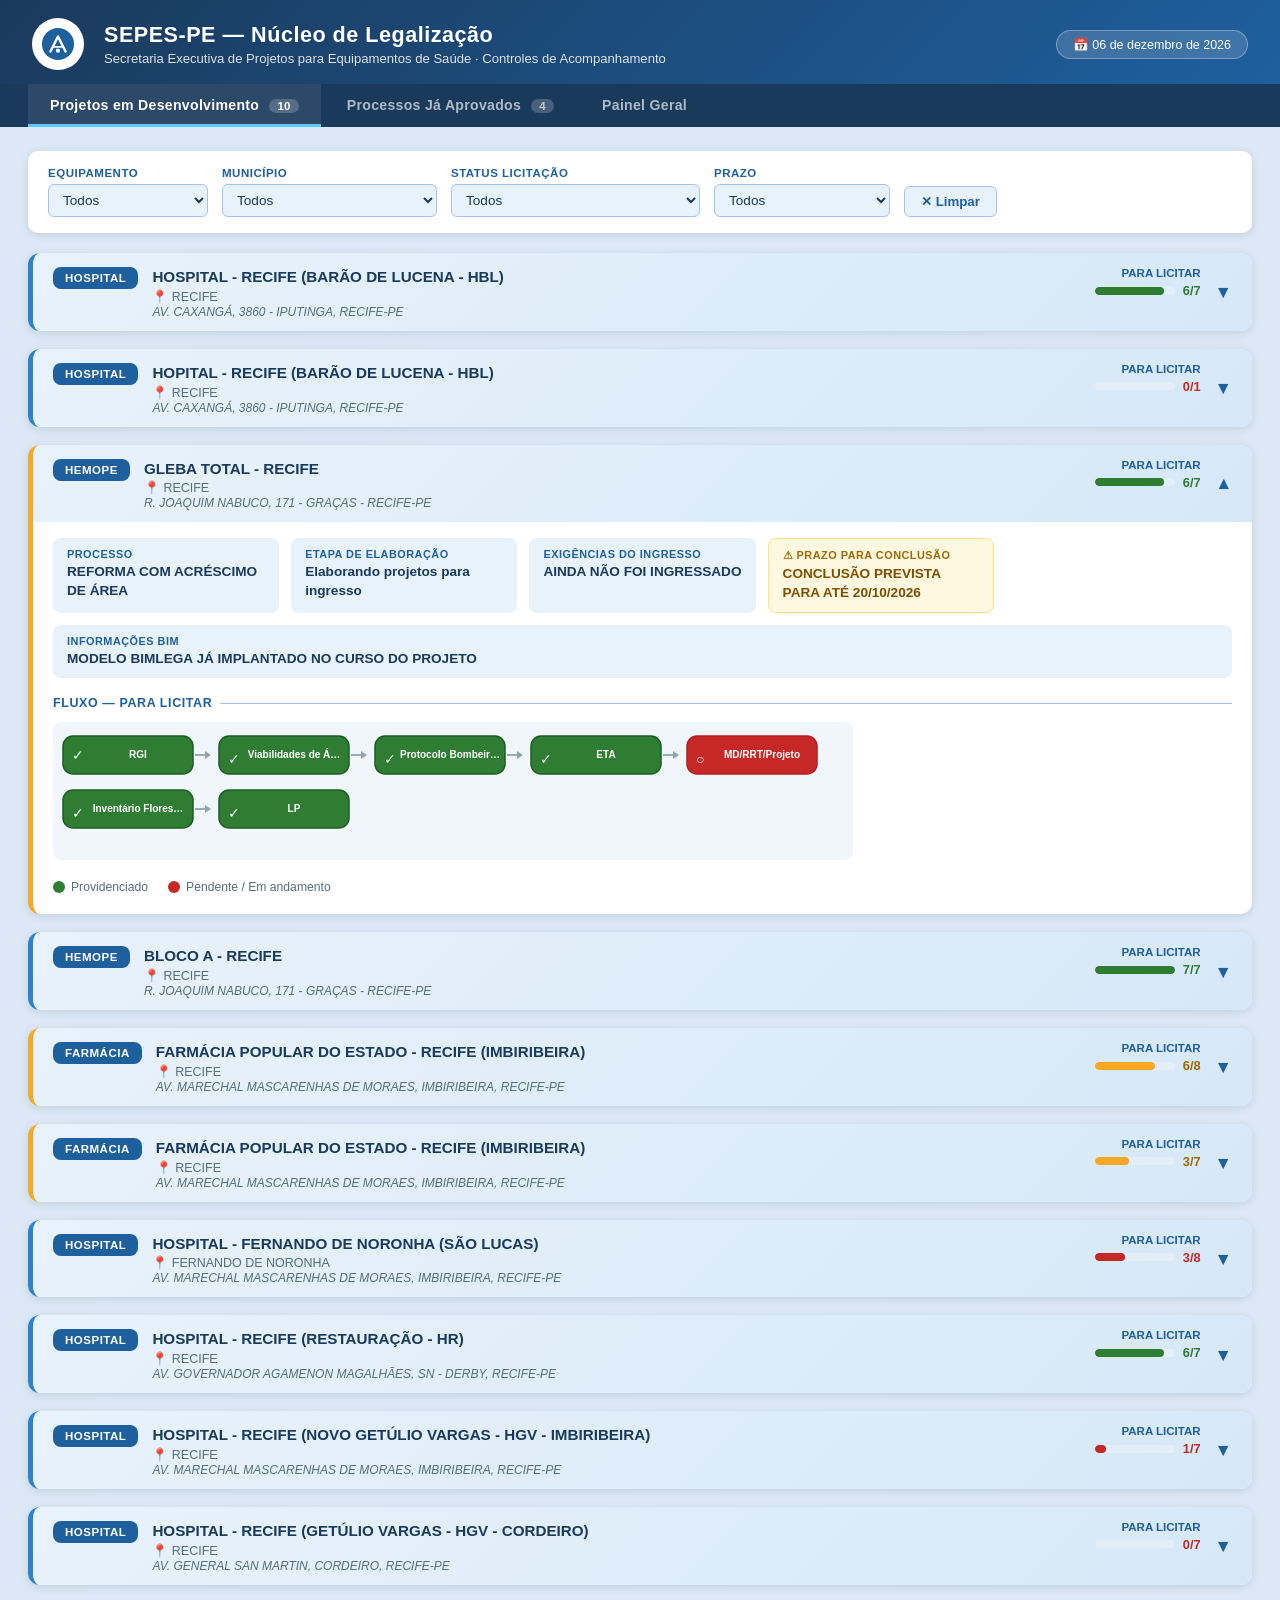
==== index.html @ 535f9089 "Update index.html atualização" ====
<!DOCTYPE html>
<html lang="pt-BR">
<head>
<meta charset="UTF-8">
<meta name="viewport" content="width=device-width, initial-scale=1.0">
<title>SEPES-PE — Controles de Legalização</title>
<style>
  :root {
    --azul-escuro: #1a3a5c;
    --azul-medio: #1e5f9e;
    --azul-claro: #2d82cc;
    --azul-bg: #e8f2fb;
    --azul-borda: #a4c2f4;
    --azul-header: #6fa8dc;
    --verde: #2e7d32;
    --verde-bg: #e8f5e9;
    --vermelho: #c62828;
    --vermelho-bg: #ffebee;
    --amarelo: #f9a825;
    --amarelo-bg: #fff8e1;
    --cinza: #546e7a;
    --branco: #ffffff;
    --sombra: 0 2px 8px rgba(26,58,92,0.13);
  }

  * { box-sizing: border-box; margin: 0; padding: 0; }

  body {
    font-family: 'Segoe UI', Arial, sans-serif;
    background: #dce8f5;
    color: #1a3a5c;
    min-height: 100vh;
  }

  /* ── TOPO ── */
  header {
    background: linear-gradient(135deg, var(--azul-escuro) 0%, var(--azul-medio) 100%);
    color: var(--branco);
    padding: 18px 32px 14px;
    display: flex;
    align-items: center;
    gap: 20px;
    box-shadow: 0 3px 12px rgba(0,0,0,0.25);
  }
  .logo-circle {
    width: 52px; height: 52px;
    background: var(--branco);
    border-radius: 50%;
    display: flex; align-items: center; justify-content: center;
    flex-shrink: 0;
  }
  .logo-circle svg { width: 34px; height: 34px; }
  header h1 { font-size: 1.35rem; font-weight: 700; letter-spacing: .5px; line-height: 1.25; }
  header p  { font-size: .82rem; opacity: .85; margin-top: 2px; }
  .badge-data {
    margin-left: auto;
    background: rgba(255,255,255,.15);
    border: 1px solid rgba(255,255,255,.3);
    border-radius: 20px;
    padding: 6px 16px;
    font-size: .78rem;
    white-space: nowrap;
  }

  /* ── ABAS ── */
  .tabs-wrap {
    background: var(--azul-escuro);
    display: flex;
    gap: 4px;
    padding: 0 28px;
    overflow-x: auto;
  }
  .tab-btn {
    background: transparent;
    border: none;
    color: rgba(255,255,255,.65);
    font-size: .88rem;
    font-weight: 600;
    padding: 13px 22px 11px;
    cursor: pointer;
    border-bottom: 3px solid transparent;
    transition: all .2s;
    white-space: nowrap;
    letter-spacing: .3px;
  }
  .tab-btn:hover { color: var(--branco); border-bottom-color: rgba(255,255,255,.4); }
  .tab-btn.active {
    color: var(--branco);
    border-bottom-color: #5bc8f5;
    background: rgba(255,255,255,.08);
  }
  .tab-count {
    display: inline-block;
    background: rgba(255,255,255,.2);
    border-radius: 12px;
    font-size: .72rem;
    padding: 1px 8px;
    margin-left: 6px;
    font-weight: 700;
  }

  /* ── CONTEÚDO ── */
  .tab-content { display: none; padding: 24px 28px 40px; }
  .tab-content.active { display: block; }

  /* ── FILTROS ── */
  .filter-bar {
    background: var(--branco);
    border-radius: 10px;
    padding: 16px 20px;
    margin-bottom: 20px;
    box-shadow: var(--sombra);
    display: flex;
    flex-wrap: wrap;
    gap: 14px;
    align-items: flex-end;
  }
  .filter-group { display: flex; flex-direction: column; gap: 5px; min-width: 160px; }
  .filter-group label { font-size: .72rem; font-weight: 700; color: var(--azul-medio); text-transform: uppercase; letter-spacing: .5px; }
  .filter-group select, .filter-group input {
    border: 1.5px solid var(--azul-borda);
    border-radius: 6px;
    padding: 7px 10px;
    font-size: .85rem;
    color: var(--azul-escuro);
    background: var(--azul-bg);
    outline: none;
    transition: border-color .2s;
  }
  .filter-group select:focus, .filter-group input:focus { border-color: var(--azul-medio); }
  .btn-limpar {
    background: var(--azul-bg);
    border: 1.5px solid var(--azul-borda);
    border-radius: 6px;
    padding: 7px 16px;
    font-size: .83rem;
    color: var(--azul-medio);
    cursor: pointer;
    font-weight: 600;
    transition: all .2s;
    align-self: flex-end;
  }
  .btn-limpar:hover { background: var(--azul-medio); color: var(--branco); }

  /* ── CARDS PROJETOS ── */
  .projetos-grid { display: flex; flex-direction: column; gap: 18px; }
  .card-projeto {
    background: var(--branco);
    border-radius: 12px;
    box-shadow: var(--sombra);
    overflow: hidden;
    border-left: 5px solid var(--azul-claro);
    transition: box-shadow .2s;
  }
  .card-projeto:hover { box-shadow: 0 4px 18px rgba(26,58,92,.18); }
  .card-projeto.prazo-urgente { border-left-color: var(--amarelo); }

  .card-header {
    background: linear-gradient(135deg, var(--azul-bg) 0%, #d6e8f8 100%);
    padding: 14px 20px 12px;
    display: flex;
    align-items: flex-start;
    gap: 14px;
    cursor: pointer;
    user-select: none;
  }
  .card-header:hover { background: #cde2f5; }
  .equip-badge {
    background: var(--azul-medio);
    color: var(--branco);
    border-radius: 8px;
    padding: 5px 12px;
    font-size: .72rem;
    font-weight: 700;
    text-transform: uppercase;
    letter-spacing: .5px;
    white-space: nowrap;
    flex-shrink: 0;
  }
  .card-titulo { flex: 1; }
  .card-titulo h3 { font-size: .95rem; font-weight: 700; color: var(--azul-escuro); line-height: 1.3; }
  .card-titulo .municipio { font-size: .78rem; color: var(--cinza); margin-top: 2px; }
  .card-titulo .endereco { font-size: .75rem; color: var(--cinza); margin-top: 1px; font-style: italic; }
  .card-arrow {
    margin-left: auto;
    color: var(--azul-medio);
    font-size: 1.1rem;
    transition: transform .3s;
    flex-shrink: 0;
    align-self: center;
  }
  .card-arrow.open { transform: rotate(180deg); }

  .card-body {
    padding: 0 20px;
    max-height: 0;
    overflow: hidden;
    transition: max-height .35s ease, padding .3s;
  }
  .card-body.open { max-height: 900px; padding: 16px 20px 20px; }

  /* ── GRID INFO ── */
  .info-grid {
    display: grid;
    grid-template-columns: repeat(auto-fit, minmax(220px, 1fr));
    gap: 12px;
    margin-bottom: 18px;
  }
  .info-item { background: var(--azul-bg); border-radius: 8px; padding: 10px 14px; }
  .info-item .label { font-size: .68rem; text-transform: uppercase; letter-spacing: .5px; color: var(--azul-medio); font-weight: 700; margin-bottom: 3px; }
  .info-item .value { font-size: .85rem; color: var(--azul-escuro); font-weight: 600; line-height: 1.35; }
  .info-item.urgente { background: var(--amarelo-bg); border: 1px solid #ffe082; }
  .info-item.urgente .label { color: #a06800; }
  .info-item.urgente .value { color: #7c4f00; }

  /* ── FLUXO PARA LICITAR ── */
  .fluxo-section { margin-top: 4px; }
  .fluxo-section h4 {
    font-size: .78rem;
    text-transform: uppercase;
    letter-spacing: .6px;
    color: var(--azul-medio);
    font-weight: 700;
    margin-bottom: 12px;
    display: flex;
    align-items: center;
    gap: 8px;
  }
  .fluxo-section h4::after {
    content: '';
    flex: 1;
    height: 1.5px;
    background: var(--azul-borda);
  }

  .canvas-fluxo-wrap {
    overflow-x: auto;
    padding-bottom: 6px;
  }
  canvas.fluxo-canvas {
    display: block;
    border-radius: 8px;
    max-width: 100%;
  }

  /* ── LEGENDA ── */
  .legenda {
    display: flex;
    gap: 20px;
    margin-top: 10px;
    flex-wrap: wrap;
  }
  .legenda-item { display: flex; align-items: center; gap: 6px; font-size: .76rem; color: var(--cinza); }
  .dot { width: 12px; height: 12px; border-radius: 50%; flex-shrink: 0; }
  .dot.verde   { background: #2e7d32; }
  .dot.vermelho{ background: #c62828; }
  .dot.parcial { background: linear-gradient(135deg,#2e7d32 50%,#c62828 50%); }

  /* ── PROCESSOS APROVADOS ── */
  .aprovados-table-wrap {
    background: var(--branco);
    border-radius: 12px;
    box-shadow: var(--sombra);
    overflow: hidden;
  }
  table { width: 100%; border-collapse: collapse; font-size: .83rem; }
  thead tr { background: linear-gradient(135deg, var(--azul-medio), var(--azul-header)); color: var(--branco); }
  thead th { padding: 13px 14px; text-align: left; font-weight: 700; font-size: .75rem; text-transform: uppercase; letter-spacing: .4px; white-space: nowrap; }
  tbody tr { border-bottom: 1px solid #e3eef8; transition: background .15s; }
  tbody tr:hover { background: var(--azul-bg); }
  tbody tr.aprovado-row td { background: #f0faf0; }
  tbody td { padding: 11px 14px; color: var(--azul-escuro); vertical-align: top; line-height: 1.4; }
  .badge-status {
    display: inline-block;
    padding: 3px 10px;
    border-radius: 20px;
    font-size: .72rem;
    font-weight: 700;
    text-transform: uppercase;
    letter-spacing: .3px;
  }
  .badge-status.obra       { background: #e3f2fd; color: #0d47a1; }
  .badge-status.deferido   { background: var(--verde-bg); color: var(--verde); }
  .badge-status.dev        { background: var(--amarelo-bg); color: #7c4f00; }
  .badge-processo          { background: #e8eaf6; color: #283593; border-radius: 4px; padding: 2px 8px; font-size: .74rem; font-weight: 600; }
  .validade-chip           { font-size: .78rem; font-weight: 600; }
  .validade-chip.ok        { color: var(--verde); }
  .validade-chip.sem-info  { color: var(--cinza); font-style: italic; }

  /* ── RESUMO CANVAS ── */
  .resumo-wrap { margin-bottom: 22px; }
  canvas.resumo-canvas { display: block; border-radius: 10px; box-shadow: var(--sombra); }

  /* ── SEM RESULTADO ── */
  .sem-resultado { text-align: center; padding: 48px 20px; color: var(--cinza); font-size: .9rem; }
  .sem-resultado span { font-size: 2.5rem; display: block; margin-bottom: 10px; }

  /* ── RESPONSIVE ── */
  @media (max-width: 600px) {
    header { flex-wrap: wrap; padding: 14px 16px; }
    .tabs-wrap { padding: 0 10px; }
    .tab-content { padding: 16px 12px 30px; }
    .filter-bar { gap: 10px; }
  }
</style>
</head>
<body>

<!-- TOPO -->
<header>
  <div class="logo-circle">
    <svg viewBox="0 0 36 36" fill="none">
      <circle cx="18" cy="18" r="17" fill="#1e5f9e"/>
      <path d="M10 26 L18 10 L26 26" stroke="white" stroke-width="2.5" stroke-linecap="round" stroke-linejoin="round" fill="none"/>
      <path d="M13.5 21 L22.5 21" stroke="white" stroke-width="2" stroke-linecap="round"/>
      <rect x="16" y="23" width="4" height="4" rx="1" fill="white"/>
    </svg>
  </div>
  <div>
    <h1>SEPES-PE — Núcleo de Legalização</h1>
    <p>Secretaria Executiva de Projetos para Equipamentos de Saúde · Controles de Acompanhamento</p>
  </div>
  <div class="badge-data" id="badgeData"></div>
</header>

<!-- ABAS -->
<div class="tabs-wrap">
  <button class="tab-btn active" onclick="showTab('desenvolvimento')">
    Projetos em Desenvolvimento <span class="tab-count" id="cnt-dev">10</span>
  </button>
  <button class="tab-btn" onclick="showTab('aprovados')">
    Processos Já Aprovados <span class="tab-count" id="cnt-apr">4</span>
  </button>
  <button class="tab-btn" onclick="showTab('resumo')">
    Painel Geral
  </button>
</div>

<!-- ════ ABA 1 – DESENVOLVIMENTO ════ -->
<div class="tab-content active" id="tab-desenvolvimento">

  <div class="filter-bar">
    <div class="filter-group">
      <label>Equipamento</label>
      <select id="f-equip" onchange="filtrar()">
        <option value="">Todos</option>
        <option>HOSPITAL</option>
        <option>HEMOPE</option>
        <option>FARMÁCIA</option>
      </select>
    </div>
    <div class="filter-group">
      <label>Município</label>
      <select id="f-mun" onchange="filtrar()">
        <option value="">Todos</option>
        <option>RECIFE</option>
        <option>FERNANDO DE NORONHA</option>
      </select>
    </div>
    <div class="filter-group">
      <label>Status Licitação</label>
      <select id="f-status" onchange="filtrar()">
        <option value="">Todos</option>
        <option value="completo">Completo (todos providenciados)</option>
        <option value="parcial">Parcial (em andamento)</option>
        <option value="inicial">Iniciando (poucos providenciados)</option>
      </select>
    </div>
    <div class="filter-group">
      <label>Prazo</label>
      <select id="f-prazo" onchange="filtrar()">
        <option value="">Todos</option>
        <option value="urgente">Com prazo urgente ⚠</option>
        <option value="sem">Sem previsão</option>
      </select>
    </div>
    <button class="btn-limpar" onclick="limparFiltros()">✕ Limpar</button>
  </div>

  <div class="projetos-grid" id="projetosGrid"></div>
  <div class="sem-resultado" id="semResultadoDev" style="display:none">
    <span>🔍</span>Nenhum projeto encontrado com os filtros selecionados.
  </div>
</div>

<!-- ════ ABA 2 – APROVADOS ════ -->
<div class="tab-content" id="tab-aprovados">
  <div class="filter-bar">
    <div class="filter-group">
      <label>Equipamento</label>
      <select id="fa-equip" onchange="filtrarAprovados()">
        <option value="">Todos</option>
        <option>HOSPITAL</option>
        <option>HEMOPE</option>
      </select>
    </div>
    <div class="filter-group">
      <label>Município</label>
      <select id="fa-mun" onchange="filtrarAprovados()">
        <option value="">Todos</option>
        <option>RECIFE</option>
        <option>CARUARU</option>
      </select>
    </div>
    <div class="filter-group">
      <label>Status</label>
      <select id="fa-sts" onchange="filtrarAprovados()">
        <option value="">Todos</option>
        <option>EM OBRA</option>
        <option>PROJETOS EM DESENVOLVIMENTO</option>
      </select>
    </div>
    <button class="btn-limpar" onclick="limparFiltrosApr()">✕ Limpar</button>
  </div>

  <div class="aprovados-table-wrap">
    <table>
      <thead>
        <tr>
          <th>Equipamento</th>
          <th>Identificador / Município</th>
          <th>Endereço</th>
          <th>Processo</th>
          <th>Protocolo</th>
          <th>Responsável</th>
          <th>Validade</th>
          <th>BIM</th>
          <th>Status</th>
        </tr>
      </thead>
      <tbody id="aprovadosTbody"></tbody>
    </table>
    <div class="sem-resultado" id="semResultadoApr" style="display:none">
      <span>🔍</span>Nenhum processo encontrado.
    </div>
  </div>
</div>

<!-- ════ ABA 3 – PAINEL GERAL ════ -->
<div class="tab-content" id="tab-resumo">
  <div class="resumo-wrap">
    <canvas class="resumo-canvas" id="canvasResumo" height="280"></canvas>
  </div>
  <div class="resumo-wrap">
    <canvas class="resumo-canvas" id="canvasFluxoGeral" height="220"></canvas>
  </div>
  <div class="resumo-wrap">
    <canvas class="resumo-canvas" id="canvasMunicipios" height="200"></canvas>
  </div>
</div>

<!-- ════ DADOS ════ -->
<script>
const PROJETOS = [
  {
    equip: "HOSPITAL", mun: "RECIFE",
    id: "HOSPITAL - RECIFE (BARÃO DE LUCENA - HBL)",
    end: "AV. CAXANGÁ, 3860 - IPUTINGA, RECIFE-PE",
    proc: "PROJETO DE LEGALIZAÇÃO/REFORMA",
    etapa: "EM STAND BY",
    exig: "SEM EXIGÊNCIA",
    prazo: "PROJETO INDEFERIDO, AGUARDANDO LIBERAÇÃO DA LP",
    prazoUrgente: false,
    bim: "PROJETO ELABORADO EM CAD",
    fluxo: [
      {item:"RGI", status:"providenciado"},
      {item:"Viabilidades de Água e Esgoto", status:"providenciado"},
      {item:"Protocolo Bombeiros", status:"providenciado"},
      {item:"ETA", status:"providenciado"},
      {item:"MD/RRT", status:"providenciado"},
      {item:"Projeto", status:"pendente"},
      {item:"Inventário Florestal", status:"providenciado"}
    ]
  },
  {
    equip: "HOSPITAL", mun: "RECIFE",
    id: "HOPITAL - RECIFE (BARÃO DE LUCENA - HBL)",
    end: "AV. CAXANGÁ, 3860 - IPUTINGA, RECIFE-PE",
    proc: "LICENÇA PRÉVIA AMBIENTAL",
    etapa: "Aguardando análise das documentações pela Prefeitura do Recife",
    exig: "EM ANÁLISE PELA PREFEITURA DO RECIFE",
    prazo: "SEM PREVISÃO (INGRESSO EM 04.09.26)",
    prazoUrgente: false,
    bim: "NÃO SE APLICA",
    fluxo: [
      {item:"LP", status:"pendente"}
    ]
  },
  {
    equip: "HEMOPE", mun: "RECIFE",
    id: "GLEBA TOTAL - RECIFE",
    end: "R. JOAQUIM NABUCO, 171 - GRAÇAS - RECIFE-PE",
    proc: "REFORMA COM ACRÉSCIMO DE ÁREA",
    etapa: "Elaborando projetos para ingresso",
    exig: "AINDA NÃO FOI INGRESSADO",
    prazo: "CONCLUSÃO PREVISTA PARA ATÉ 20/10/2026",
    prazoUrgente: true,
    bim: "MODELO BIMLEGA JÁ IMPLANTADO NO CURSO DO PROJETO",
    fluxo: [
      {item:"RGI", status:"providenciado"},
      {item:"Viabilidades de Água e Esgoto", status:"providenciado"},
      {item:"Protocolo Bombeiros", status:"providenciado"},
      {item:"ETA", status:"providenciado"},
      {item:"MD/RRT/Projeto", status:"pendente"},
      {item:"Inventário Florestal", status:"providenciado"},
      {item:"LP", status:"providenciado"}
    ]
  },
  {
    equip: "HEMOPE", mun: "RECIFE",
    id: "BLOCO A - RECIFE",
    end: "R. JOAQUIM NABUCO, 171 - GRAÇAS - RECIFE-PE",
    proc: "APEVISA",
    etapa: "Enviado para análise em 19/10/2026",
    exig: "EM ANÁLISE PELA APEVISA",
    prazo: "SEM PREVISÃO",
    prazoUrgente: false,
    bim: "MODELO BIMLEGA JÁ IMPLANTADO NO CURSO DO PROJETO",
    fluxo: [
      {item:"RGI", status:"providenciado"},
      {item:"Viabilidades de Água e Esgoto", status:"providenciado"},
      {item:"Protocolo Bombeiros", status:"providenciado"},
      {item:"ETA", status:"providenciado"},
      {item:"MD/RRT/Projeto", status:"providenciado"},
      {item:"Inventário Florestal", status:"providenciado"},
      {item:"LP", status:"providenciado"}
    ]
  },
  {
    equip: "FARMÁCIA", mun: "RECIFE",
    id: "FARMÁCIA POPULAR DO ESTADO - RECIFE (IMBIRIBEIRA)",
    end: "AV. MARECHAL MASCARENHAS DE MORAES, IMBIRIBEIRA, RECIFE-PE",
    proc: "REFORMA COM ACRÉSCIMO DE ÁREA",
    etapa: "Preparando plantas de implantação após a definição da poligonal pela SEDUH",
    exig: "AINDA NÃO FOI INGRESSADO",
    prazo: "CONCLUSÃO PREVISTA PARA ATÉ 20/10/2026",
    prazoUrgente: true,
    bim: "MODELO BIMLEGA NÃO FOI IMPLANTADO NO CURSO DO PROJETO, O MODELO CENTRAL PRECISARÁ DE AJUSTES AGORA PARA IMPLANTAÇÃO",
    fluxo: [
      {item:"RGI", status:"providenciado"},
      {item:"Viabilidades de Água e Esgoto", status:"providenciado"},
      {item:"Protocolo Bombeiros", status:"providenciado"},
      {item:"ETA", status:"providenciado"},
      {item:"MD/RRT", status:"providenciado"},
      {item:"Projeto", status:"pendente"},
      {item:"Inventário Florestal", status:"providenciado"},
      {item:"LP", status:"pendente"}
    ]
  },
  {
    equip: "FARMÁCIA", mun: "RECIFE",
    id: "FARMÁCIA POPULAR DO ESTADO - RECIFE (IMBIRIBEIRA)",
    end: "AV. MARECHAL MASCARENHAS DE MORAES, IMBIRIBEIRA, RECIFE-PE",
    proc: "LICENÇA PRÉVIA AMBIENTAL",
    etapa: "Preparando plantas de implantação após a definição da poligonal pela SEDUH",
    exig: "AINDA NÃO FOI INGRESSADO",
    prazo: "CONCLUSÃO PREVISTA PARA ATÉ 19/10/2026",
    prazoUrgente: true,
    bim: "MODELO BIMLEGA NÃO FOI IMPLANTADO NO CURSO DO PROJETO, O MODELO CENTRAL PRECISARÁ DE AJUSTES AGORA PARA IMPLANTAÇÃO",
    fluxo: [
      {item:"RGI", status:"providenciado"},
      {item:"Viabilidades de Água e Esgoto", status:"providenciado"},
      {item:"Protocolo Bombeiros", status:"providenciado"},
      {item:"ETA", status:"pendente"},
      {item:"MD/RRT", status:"pendente"},
      {item:"Projeto/Inventário Florestal", status:"pendente"},
      {item:"LP", status:"pendente"}
    ]
  },
  {
    equip: "HOSPITAL", mun: "FERNANDO DE NORONHA",
    id: "HOSPITAL - FERNANDO DE NORONHA (SÃO LUCAS)",
    end: "AV. MARECHAL MASCARENHAS DE MORAES, IMBIRIBEIRA, RECIFE-PE",
    proc: "REFORMA COM ACRÉSCIMO DE ÁREA OU LEGALIZAÇÃO COM ACRÉSCIMO DE ÁREA",
    etapa: "Aguardando conclusão do projeto pela equipe",
    exig: "AINDA NÃO FOI INGRESSADO",
    prazo: "10 DIAS ÚTEIS APÓS O RECEBIMENTO",
    prazoUrgente: false,
    bim: "MODELO BIMLEGA NÃO FOI IMPLANTADO NO CURSO DO PROJETO, O MODELO CENTRAL PRECISARÁ DE AJUSTES",
    fluxo: [
      {item:"Doc. Propriedade", status:"providenciado"},
      {item:"Viabilidades de Água e Esgoto", status:"providenciado"},
      {item:"Protocolo Bombeiros", status:"providenciado"},
      {item:"ETA", status:"pendente"},
      {item:"MD/RRT/Projeto", status:"pendente"},
      {item:"Inventário Florestal", status:"pendente"},
      {item:"ICMBio", status:"pendente"},
      {item:"LP", status:"pendente"}
    ]
  },
  {
    equip: "HOSPITAL", mun: "RECIFE",
    id: "HOSPITAL - RECIFE (RESTAURAÇÃO - HR)",
    end: "AV. GOVERNADOR AGAMENON MAGALHÃES, SN - DERBY, RECIFE-PE",
    proc: "REFORMA COM ACRÉSCIMO DE ÁREA",
    etapa: "Aguardando análise do EIV pela Prefeitura do Recife",
    exig: "EM ANÁLISE PELA PREFEITURA DO RECIFE",
    prazo: "PREVISÃO PARA 1ª QUINZENA DE NOVEMBRO",
    prazoUrgente: false,
    bim: "NÃO SE APLICA NESSA ETAPA. PORÉM MODELO BIMLEGA NÃO FOI IMPLANTADO NO CURSO DO PROJETO, O MODELO CENTRAL PRECISARÁ DE AJUSTES FUTURAMENTE",
    fluxo: [
      {item:"RGI", status:"providenciado"},
      {item:"Viabilidades de Água e Esgoto", status:"providenciado"},
      {item:"Protocolo Bombeiros", status:"providenciado"},
      {item:"ETA", status:"providenciado"},
      {item:"MD/RRT/Projeto/Inventário Florestal", status:"providenciado"},
      {item:"LP", status:"providenciado"},
      {item:"EIV + Aprovação de Projetos", status:"pendente"}
    ]
  },
  {
    equip: "HOSPITAL", mun: "RECIFE",
    id: "HOSPITAL - RECIFE (NOVO GETÚLIO VARGAS - HGV - IMBIRIBEIRA)",
    end: "AV. MARECHAL MASCARENHAS DE MORAES, IMBIRIBEIRA, RECIFE-PE",
    proc: "REFORMA COM ACRÉSCIMO DE ÁREA",
    etapa: "Aguardando definições da gestão",
    exig: "AINDA NÃO FOI INGRESSADO",
    prazo: "SEM PREVISÃO",
    prazoUrgente: false,
    bim: "PROJETO AINDA NÃO ELABORADO",
    fluxo: [
      {item:"RGI", status:"providenciado"},
      {item:"Viabilidades de Água e Esgoto", status:"pendente"},
      {item:"Protocolo Bombeiros", status:"pendente"},
      {item:"ETA", status:"pendente"},
      {item:"MD/RRT/Projeto/Inventário Florestal", status:"pendente"},
      {item:"LP", status:"pendente"},
      {item:"EIV + Aprovação de Projetos", status:"pendente"}
    ]
  },
  {
    equip: "HOSPITAL", mun: "RECIFE",
    id: "HOSPITAL - RECIFE (GETÚLIO VARGAS - HGV - CORDEIRO)",
    end: "AV. GENERAL SAN MARTIN, CORDEIRO, RECIFE-PE",
    proc: "REFORMA COM ACRÉSCIMO DE ÁREA OU LEGALIZAÇÃO COM ACRÉSCIMO DE ÁREA",
    etapa: "Plantas digitalizadas já fornecidas pela Prefeitura do Recife e implantadas no DOCS / Aguardando definições da gestão",
    exig: "AINDA NÃO FOI INGRESSADO",
    prazo: "SEM PREVISÃO",
    prazoUrgente: false,
    bim: "PROJETO AINDA NÃO ELABORADO",
    fluxo: [
      {item:"RGI", status:"pendente"},
      {item:"Viabilidades de Água e Esgoto", status:"pendente"},
      {item:"Protocolo Bombeiros", status:"pendente"},
      {item:"ETA", status:"pendente"},
      {item:"MD/RRT", status:"pendente"},
      {item:"Projeto/Inventário Florestal", status:"pendente"},
      {item:"LP", status:"pendente"}
    ]
  }
];

const APROVADOS = [
  {
    equip:"HOSPITAL", mun:"RECIFE",
    id:"HOPITAL - RECIFE (CISAM)",
    end:"R. CASTRO ALVES, N 225, ENCRUZILHADA, RECIFE-PE",
    proc:"PROJETO DE LEGALIZAÇÃO COM REFORMA",
    prot:"DEFERIDO SOB O Nº 8061697225",
    resp:"SEPES - NÚCLEO DE LEGALIZAÇÃO",
    val:"09/02/2027",
    bim:"PROJETO ELABORADO EM CAD",
    sts:"EM OBRA"
  },
  {
    equip:"HOSPITAL", mun:"RECIFE",
    id:"HOSPITAL - RECIFE (POLÍCIA MILITAR - HPMPE)",
    end:"PRAÇA DO DERBY, SN - DERBY, RECIFE-PE",
    proc:"LEGALIZAÇÃO COM ACRÉSCIMO DE ÁREA",
    prot:"DEFERIDO SOB O Nº 8007094026",
    resp:"SEPES - NUCLEO DE LEGALIZAÇÃO",
    val:"02/09/2028",
    bim:"PROJETO EM REVIT, PORÉM O PROJETO É ANTERIOR À ELABORAÇÃO DO MODELO BIM LEGA",
    sts:"EM OBRA"
  },
  {
    equip:"HOSPITAL", mun:"CARUARU",
    id:"HOSPITAL SÃO SEBASTIÃO - CARUARU",
    end:"AV. AGAMENOM MAGALHÃES, S/N - MAURÍCIO DE NASSAU - CARUARU - PE",
    proc:"REURB",
    prot:"DEFERIDO",
    resp:"SEPE - NÚCLEO DE LEGALIZAÇÃO | CEHAB",
    val:"SEM INFORMAÇÃO",
    bim:"PROJETO ELABORADO EM CAD",
    sts:"EM OBRA"
  },
  {
    equip:"HEMOPE", mun:"RECIFE",
    id:"HEMOPE - RECIFE (HEMOPE)",
    end:"R. JOAQUIM NABUCO, 171 - GRAÇAS - RECIFE-PE",
    proc:"LICENÇA PRÉVIA",
    prot:"DEFERIDO SOB O Nº 8025826926",
    resp:"SEPE- VIABILIDADES",
    val:"14/07/2028",
    bim:"PROJETO ELABORADO EM CAD + MODELO BIMLEGA JÁ IMPLANTADO NO CURSO DO PROJETO",
    sts:"PROJETOS EM DESENVOLVIMENTO"
  }
];

function statusCount(p) {
  const total = p.fluxo.length;
  const ok    = p.fluxo.filter(f=>f.status==='providenciado').length;
  return {ok, total, pct: total ? Math.round(ok/total*100) : 0};
}

function classifyLicitacao(p) {
  const {ok,total} = statusCount(p);
  if (ok===total) return 'completo';
  if (ok===0)     return 'inicial';
  const pct = ok/total;
  return pct < 0.4 ? 'inicial' : 'parcial';
}

(function(){
  const d = new Date();
  const opts = {day:'2-digit', month:'long', year:'numeric'};
  document.getElementById('badgeData').textContent = '📅 ' + d.toLocaleDateString('pt-BR', opts);
})();

function showTab(id) {
  document.querySelectorAll('.tab-content').forEach(el=>el.classList.remove('active'));
  document.querySelectorAll('.tab-btn').forEach(el=>el.classList.remove('active'));
  document.getElementById('tab-'+id).classList.add('active');
  const btns = document.querySelectorAll('.tab-btn');
  const tabMap = {desenvolvimento:0, aprovados:1, resumo:2};
  btns[tabMap[id]].classList.add('active');
  if (id==='resumo') setTimeout(desenharResumo, 50);
}

function drawFluxo(canvasId, fluxo) {
  const canvas = document.getElementById(canvasId);
  if (!canvas) return;
  const PILL_W = 130, PILL_H = 38, GAP = 8, ARROW = 18, RADIUS = 10;
  const cols = Math.min(fluxo.length, 5);
  const rows = Math.ceil(fluxo.length / cols);
  const W = cols * (PILL_W + GAP + ARROW) + 20;
  const H = rows * (PILL_H + 16) + 30;
  canvas.width  = W;
  canvas.height = H;
  const ctx = canvas.getContext('2d');
  ctx.clearRect(0,0,W,H);

  ctx.fillStyle = '#f0f6fc';
  ctx.beginPath();
  if (ctx.roundRect) {
    ctx.roundRect(0,0,W,H,8);
  } else {
    ctx.rect(0,0,W,H);
  }
  ctx.fill();

  fluxo.forEach((f, i) => {
    const col  = i % cols;
    const row  = Math.floor(i / cols);
    const x    = 10 + col * (PILL_W + GAP + ARROW);
    const y    = 14 + row * (PILL_H + 16);

    const prov = f.status === 'providenciado';
    const bgC  = prov ? '#2e7d32' : '#c62828';
    const bdC  = prov ? '#1b5e20' : '#b71c1c';
    const txtC = '#ffffff';

    ctx.fillStyle = bgC;
    ctx.beginPath();
    if (ctx.roundRect) {
      ctx.roundRect(x, y, PILL_W, PILL_H, RADIUS);
    } else {
      ctx.rect(x, y, PILL_W, PILL_H);
    }
    ctx.fill();
    ctx.strokeStyle = bdC;
    ctx.lineWidth = 1.5;
    ctx.stroke();

    ctx.font = '14px Segoe UI, Arial, sans-serif';
    ctx.fillStyle = txtC;
    ctx.textAlign = 'left';
    ctx.fillText(prov ? '✓' : '○', x+9, y+PILL_H/2+5);

    ctx.font = 'bold 10px Segoe UI, Arial, sans-serif';
    ctx.fillStyle = txtC;
    ctx.textAlign = 'center';
    ctx.textBaseline = 'middle';
    const label = f.item.length > 18 ? f.item.substring(0,17)+'…' : f.item;
    ctx.fillText(label, x + PILL_W/2 + 10, y + PILL_H/2);

    if (col < cols - 1 && i < fluxo.length - 1) {
      const ax = x + PILL_W + 2;
      const ay = y + PILL_H/2;
      ctx.strokeStyle = '#90a4ae';
      ctx.lineWidth = 1.8;
      ctx.beginPath();
      ctx.moveTo(ax, ay);
      ctx.lineTo(ax + ARROW - 4, ay);
      ctx.stroke();
      ctx.fillStyle = '#90a4ae';
      ctx.beginPath();
      ctx.moveTo(ax + ARROW - 2, ay);
      ctx.lineTo(ax + ARROW - 8, ay - 4);
      ctx.lineTo(ax + ARROW - 8, ay + 4);
      ctx.fill();
    }
  });
}

let projetosFiltrados = [...PROJETOS];

function renderProjetos(lista) {
  const grid = document.getElementById('projetosGrid');
  const sem  = document.getElementById('semResultadoDev');
  grid.innerHTML = '';
  if (!lista.length) { sem.style.display='block'; return; }
  sem.style.display = 'none';

  lista.forEach((p, i) => {
    const {ok, total, pct} = statusCount(p);
    const canvasId = 'fluxo-'+i+'-'+Date.now();
    const isHemopeGleba = p.id.includes('GLEBA TOTAL - RECIFE');
    const cardEl = document.createElement('div');
    cardEl.className = 'card-projeto' + (p.prazoUrgente ? ' prazo-urgente' : '');
    cardEl.innerHTML = `
      <div class="card-header" onclick="toggleCard('body-${i}','arrow-${i}')">
        <span class="equip-badge">${p.equip}</span>
        <div class="card-titulo">
          <h3>${p.id}</h3>
          <div class="municipio">📍 ${p.mun}</div>
          <div class="endereco">${p.end}</div>
        </div>
        <div style="text-align:right;flex-shrink:0;margin-left:12px">
          <div style="font-size:.72rem;color:var(--azul-medio);font-weight:700;margin-bottom:4px">PARA LICITAR</div>
          <div style="display:flex;align-items:center;gap:8px">
            <div style="background:#e3eef8;border-radius:20px;width:80px;height:8px;overflow:hidden">
              <div style="background:${pct>=80?'#2e7d32':pct>=40?'#f9a825':'#c62828'};width:${pct}%;height:100%;border-radius:20px;transition:width .5s"></div>
            </div>
            <span style="font-size:.8rem;font-weight:700;color:${pct>=80?'#2e7d32':pct>=40?'#a06800':'#c62828'}">${ok}/${total}</span>
          </div>
        </div>
        <div class="card-arrow ${isHemopeGleba ? 'open' : ''}" id="arrow-${i}">▼</div>
      </div>
      <div class="card-body ${isHemopeGleba ? 'open' : ''}" id="body-${i}">
        <div class="info-grid">
          <div class="info-item">
            <div class="label">Processo</div>
            <div class="value">${p.proc}</div>
          </div>
          <div class="info-item">
            <div class="label">Etapa de Elaboração</div>
            <div class="value">${p.etapa}</div>
          </div>
          <div class="info-item">
            <div class="label">Exigências do Ingresso</div>
            <div class="value">${p.exig}</div>
          </div>
          <div class="info-item ${p.prazoUrgente ? 'urgente' : ''}">
            <div class="label">${p.prazoUrgente ? '⚠ ' : ''}Prazo para Conclusão</div>
            <div class="value">${p.prazo}</div>
          </div>
          <div class="info-item" style="grid-column:1/-1">
            <div class="label">Informações BIM</div>
            <div class="value">${p.bim}</div>
          </div>
        </div>

        <div class="fluxo-section">
          <h4>Fluxo — Para Licitar</h4>
          <div class="canvas-fluxo-wrap">
            <canvas id="${canvasId}"></canvas>
          </div>
          <div class="legenda">
            <div class="legenda-item"><div class="dot verde"></div> Providenciado</div>
            <div class="legenda-item"><div class="dot vermelho"></div> Pendente / Em andamento</div>
          </div>
        </div>
      </div>
    `;
    grid.appendChild(cardEl);
    setTimeout(() => drawFluxo(canvasId, p.fluxo), 30);
  });
}

function toggleCard(bodyId, arrowId) {
  const body  = document.getElementById(bodyId);
  const arrow = document.getElementById(arrowId);
  body.classList.toggle('open');
  arrow.classList.toggle('open');
}

function filtrar() {
  const equip  = document.getElementById('f-equip').value;
  const mun    = document.getElementById('f-mun').value;
  const status = document.getElementById('f-status').value;
  const prazo  = document.getElementById('f-prazo').value;

  projetosFiltrados = PROJETOS.filter(p => {
    if (equip  && p.equip !== equip) return false;
    if (mun    && p.mun   !== mun)   return false;
    if (status && classifyLicitacao(p) !== status) return false;
    if (prazo === 'urgente' && !p.prazoUrgente) return false;
    if (prazo === 'sem' && !p.prazo.includes('SEM PREVISÃO')) return false;
    return true;
  });
  renderProjetos(projetosFiltrados);
  document.getElementById('cnt-dev').textContent = projetosFiltrados.length;
}

function limparFiltros() {
  ['f-equip','f-mun','f-status','f-prazo'].forEach(id => document.getElementById(id).value='');
  projetosFiltrados = [...PROJETOS];
  renderProjetos(projetosFiltrados);
  document.getElementById('cnt-dev').textContent = PROJETOS.length;
}

function renderAprovados(lista) {
  const tbody = document.getElementById('aprovadosTbody');
  const sem   = document.getElementById('semResultadoApr');
  tbody.innerHTML = '';
  if (!lista.length) { sem.style.display='block'; return; }
  sem.style.display = 'none';

  lista.forEach(a => {
    const stsClass = a.sts==='EM OBRA' ? 'obra' : (a.sts.includes('DEFERIDO') ? 'deferido' : 'dev');
    const valClass = a.val==='SEM INFORMAÇÃO' ? 'sem-info' : 'ok';
    tbody.innerHTML += `
      <tr class="aprovado-row">
        <td><strong>${a.equip}</strong></td>
        <td><strong>${a.id}</strong><br><small style="color:var(--cinza)">${a.mun}</small></td>
        <td style="font-size:.78rem">${a.end}</td>
        <td><span class="badge-processo">${a.proc}</span></td>
        <td style="font-size:.78rem;color:var(--verde);font-weight:600">${a.prot}</td>
        <td style="font-size:.78rem">${a.resp}</td>
        <td><span class="validade-chip ${valClass}">📅 ${a.val}</span></td>
        <td style="font-size:.75rem">${a.bim}</td>
        <td><span class="badge-status ${stsClass}">${a.sts}</span></td>
      </tr>
    `;
  });
}

function filtrarAprovados() {
  const equip = document.getElementById('fa-equip').value;
  const mun   = document.getElementById('fa-mun').value;
  const sts   = document.getElementById('fa-sts').value;
  const lista = APROVADOS.filter(a => {
    if (equip && a.equip !== equip) return false;
    if (mun   && a.mun   !== mun)   return false;
    if (sts   && a.sts   !== sts)   return false;
    return true;
  });
  renderAprovados(lista);
  document.getElementById('cnt-apr').textContent = lista.length;
}

function limparFiltrosApr() {
  ['fa-equip','fa-mun','fa-sts'].forEach(id => document.getElementById(id).value='');
  renderAprovados(APROVADOS);
  document.getElementById('cnt-apr').textContent = APROVADOS.length;
}

function desenharResumo() {
  drawKPIs();
  drawDocumentosFreq();
  drawMunicipios();
}

function drawKPIs() {
  const canvas = document.getElementById('canvasResumo');
  const total  = PROJETOS.length;
  const urgentes = PROJETOS.filter(p=>p.prazoUrgente).length;
  const completos = PROJETOS.filter(p=>classifyLicitacao(p)==='completo').length;
  const parciais  = PROJETOS.filter(p=>classifyLicitacao(p)==='parcial').length;
  const iniciais  = PROJETOS.filter(p=>classifyLicitacao(p)==='inicial').length;
  const aprovados = APROVADOS.length;

  const W = canvas.parentElement.clientWidth || 900;
  canvas.width  = W;
  canvas.height = 220;
  const ctx = canvas.getContext('2d');
  ctx.clearRect(0,0,W,220);

  ctx.fillStyle = '#1e5f9e';
  ctx.beginPath();
  if (ctx.roundRect) ctx.roundRect(0,0,W,220,10); else ctx.rect(0,0,W,220);
  ctx.fill();

  ctx.fillStyle = 'rgba(255,255,255,0.9)';
  ctx.font = 'bold 13px Segoe UI, Arial';
  ctx.textAlign = 'left';
  ctx.fillText('PAINEL GERAL DE LEGALIZAÇÃO — SEPES-PE', 24, 32);

  const cards = [
    {label:'Projetos em Desenvolvimento', value:total,    icon:'🏗',  bg:'rgba(255,255,255,0.15)'},
    {label:'Processos Aprovados',          value:aprovados,icon:'✅',  bg:'rgba(46,125,50,0.55)'},
    {label:'Com Prazo Urgente',            value:urgentes, icon:'⚠',  bg:'rgba(249,168,37,0.55)'},
    {label:'Fluxo Completo',               value:completos,icon:'🟢', bg:'rgba(46,125,50,0.4)'},
    {label:'Fluxo Parcial',                value:parciais, icon:'🟡', bg:'rgba(249,168,37,0.4)'},
    {label:'Fluxo Inicial',                value:iniciais, icon:'🔴', bg:'rgba(198,40,40,0.4)'}
  ];
  const cardW = (W - 48 - (cards.length-1)*12) / cards.length;
  cards.forEach((c, i) => {
    const x = 24 + i * (cardW + 12);
    const y = 52;
    ctx.fillStyle = c.bg;
    ctx.beginPath();
    if (ctx.roundRect) ctx.roundRect(x,y,cardW,148,8); else ctx.rect(x,y,cardW,148);
    ctx.fill();

    ctx.font = '32px Segoe UI, Arial';
    ctx.textAlign = 'center';
    ctx.fillText(c.icon, x+cardW/2, y+50);

    ctx.font = 'bold 34px Segoe UI, Arial';
    ctx.fillStyle = '#ffffff';
    ctx.fillText(c.value, x+cardW/2, y+98);

    ctx.font = '10px Segoe UI, Arial';
    ctx.fillStyle = 'rgba(255,255,255,0.8)';
    const words = c.label.split(' ');
    let line = ''; let ly = y+118;
    words.forEach(w => {
      const test = line + w + ' ';
      if (ctx.measureText(test).width > cardW - 10 && line) {
        ctx.fillText(line.trim(), x+cardW/2, ly); ly+=14; line=w+' ';
      } else { line=test; }
    });
    ctx.fillText(line.trim(), x+cardW/2, ly);
  });
}

function drawDocumentosFreq() {
  const canvas = document.getElementById('canvasFluxoGeral');
  const W = canvas.parentElement.clientWidth || 900;
  canvas.width  = W;
  canvas.height = 220;
  const ctx = canvas.getContext('2d');
  ctx.clearRect(0,0,W,220);

  ctx.fillStyle = '#ffffff';
  ctx.beginPath();
  if (ctx.roundRect) ctx.roundRect(0,0,W,220,10); else ctx.rect(0,0,W,220);
  ctx.fill();
  ctx.fillStyle = '#1e5f9e';
  ctx.font = 'bold 12px Segoe UI, Arial';
  ctx.textAlign = 'left';
  ctx.fillText('FREQUÊNCIA DE DOCUMENTOS NECESSÁRIOS (Para Licitar)', 20, 26);

  const freq = {};
  PROJETOS.forEach(p => p.fluxo.forEach(f => {
    freq[f.item] = freq[f.item] || {prov:0,pend:0};
    if (f.status==='providenciado') freq[f.item].prov++;
    else freq[f.item].pend++;
  }));

  const docs = Object.keys(freq).sort((a,b)=> (freq[b].prov+freq[b].pend) - (freq[a].prov+freq[a].pend)).slice(0,8);
  const maxV = Math.max(...docs.map(d=>freq[d].prov+freq[d].pend));
  const barH = 22, gap = 6, startY = 44, labelW = 200;
  const barMaxW = W - labelW - 90;

  docs.forEach((d, i) => {
    const y = startY + i*(barH+gap);
    const provW = (freq[d].prov/maxV) * barMaxW;
    const pendW = (freq[d].pend/maxV) * barMaxW;

    ctx.fillStyle = '#1a3a5c';
    ctx.font = '10px Segoe UI, Arial';
    ctx.textAlign = 'right';
    const label = d.length>28 ? d.substring(0,27)+'…' : d;
    ctx.fillText(label, labelW-6, y+barH/2+4);

    if (provW > 0) {
      ctx.fillStyle = '#2e7d32';
      ctx.beginPath();
      if (ctx.roundRect) ctx.roundRect(labelW, y, provW, barH, 4); else ctx.rect(labelW, y, provW, barH);
      ctx.fill();
    }
    if (pendW > 0) {
      ctx.fillStyle = '#c62828';
      ctx.beginPath();
      if (ctx.roundRect) ctx.roundRect(labelW+provW, y, pendW, barH, 4); else ctx.rect(labelW+provW, y, pendW, barH);
      ctx.fill();
    }
    if (provW+pendW < barMaxW) {
      ctx.fillStyle = '#e8f2fb';
      ctx.beginPath();
      if (ctx.roundRect) ctx.roundRect(labelW+provW+pendW, y, barMaxW-provW-pendW, barH, 4); else ctx.rect(labelW+provW+pendW, y, barMaxW-provW-pendW, barH);
      ctx.fill();
    }

    ctx.fillStyle = '#546e7a';
    ctx.font = 'bold 10px Segoe UI, Arial';
    ctx.textAlign = 'left';
    ctx.fillText(`${freq[d].prov}✓ / ${freq[d].pend}○`, labelW+barMaxW+8, y+barH/2+4);
  });

  const ly = startY + docs.length*(barH+gap) + 10;
  ctx.fillStyle = '#2e7d32'; ctx.fillRect(20, ly, 14, 10);
  ctx.fillStyle = '#546e7a'; ctx.font='10px Segoe UI'; ctx.textAlign='left'; ctx.fillText('Providenciado', 38, ly+9);
  ctx.fillStyle = '#c62828'; ctx.fillRect(130, ly, 14, 10);
  ctx.fillText('Pendente', 148, ly+9);
}

function drawMunicipios() {
  const canvas = document.getElementById('canvasMunicipios');
  const W = canvas.parentElement.clientWidth || 900;
  canvas.width  = W;
  canvas.height = 200;
  const ctx = canvas.getContext('2d');
  ctx.clearRect(0,0,W,200);

  ctx.fillStyle = '#ffffff';
  ctx.beginPath();
  if (ctx.roundRect) ctx.roundRect(0,0,W,200,10); else ctx.rect(0,0,W,200);
  ctx.fill();
  ctx.fillStyle = '#1e5f9e';
  ctx.font = 'bold 12px Segoe UI, Arial';
  ctx.textAlign = 'left';
  ctx.fillText('PROJETOS POR MUNICÍPIO E EQUIPAMENTO', 20, 26);

  const muns = {};
  PROJETOS.forEach(p => {
    muns[p.mun] = muns[p.mun] || {};
    muns[p.mun][p.equip] = (muns[p.mun][p.equip]||0) + 1;
  });

  const munKeys = Object.keys(muns);
  const equipKeys = [...new Set(PROJETOS.map(p=>p.equip))];
  const COLORS = {'HOSPITAL':'#1e5f9e','HEMOPE':'#2d82cc','FARMÁCIA':'#6fa8dc'};
  const barW = Math.min(120, (W-80)/munKeys.length - 20);
  const maxV = Math.max(...munKeys.map(m=>Object.values(muns[m]).reduce((a,b)=>a+b,0)));
  const chartH = 120, startY = 50;

  munKeys.forEach((m, mi) => {
    const cx = 60 + mi*(barW+40);
    let stackY = startY + chartH;
    equipKeys.forEach(eq => {
      const v = muns[m][eq]||0;
      if (!v) return;
      const bh = (v/maxV)*chartH;
      stackY -= bh;
      ctx.fillStyle = COLORS[eq]||'#90a4ae';
      ctx.beginPath();
      if (ctx.roundRect) ctx.roundRect(cx, stackY, barW, bh, 3); else ctx.rect(cx, stackY, barW, bh);
      ctx.fill();
      if (bh > 18) {
        ctx.fillStyle = '#fff'; ctx.font='bold 11px Segoe UI'; ctx.textAlign='center';
        ctx.fillText(v, cx+barW/2, stackY+bh/2+4);
      }
    });
    ctx.fillStyle='#1a3a5c'; ctx.font='bold 10px Segoe UI'; ctx.textAlign='center';
    ctx.fillText(m, cx+barW/2, startY+chartH+16);
  });

  let lx = 20;
  equipKeys.forEach(eq => {
    ctx.fillStyle=COLORS[eq]||'#90a4ae'; ctx.fillRect(lx, 32, 12, 12);
    ctx.fillStyle='#546e7a'; ctx.font='10px Segoe UI'; ctx.textAlign='left';
    ctx.fillText(eq, lx+16, 42);
    lx += ctx.measureText(eq).width + 36;
  });
}

renderProjetos(PROJETOS);
renderAprovados(APROVADOS);
</script>
</body>
</html>
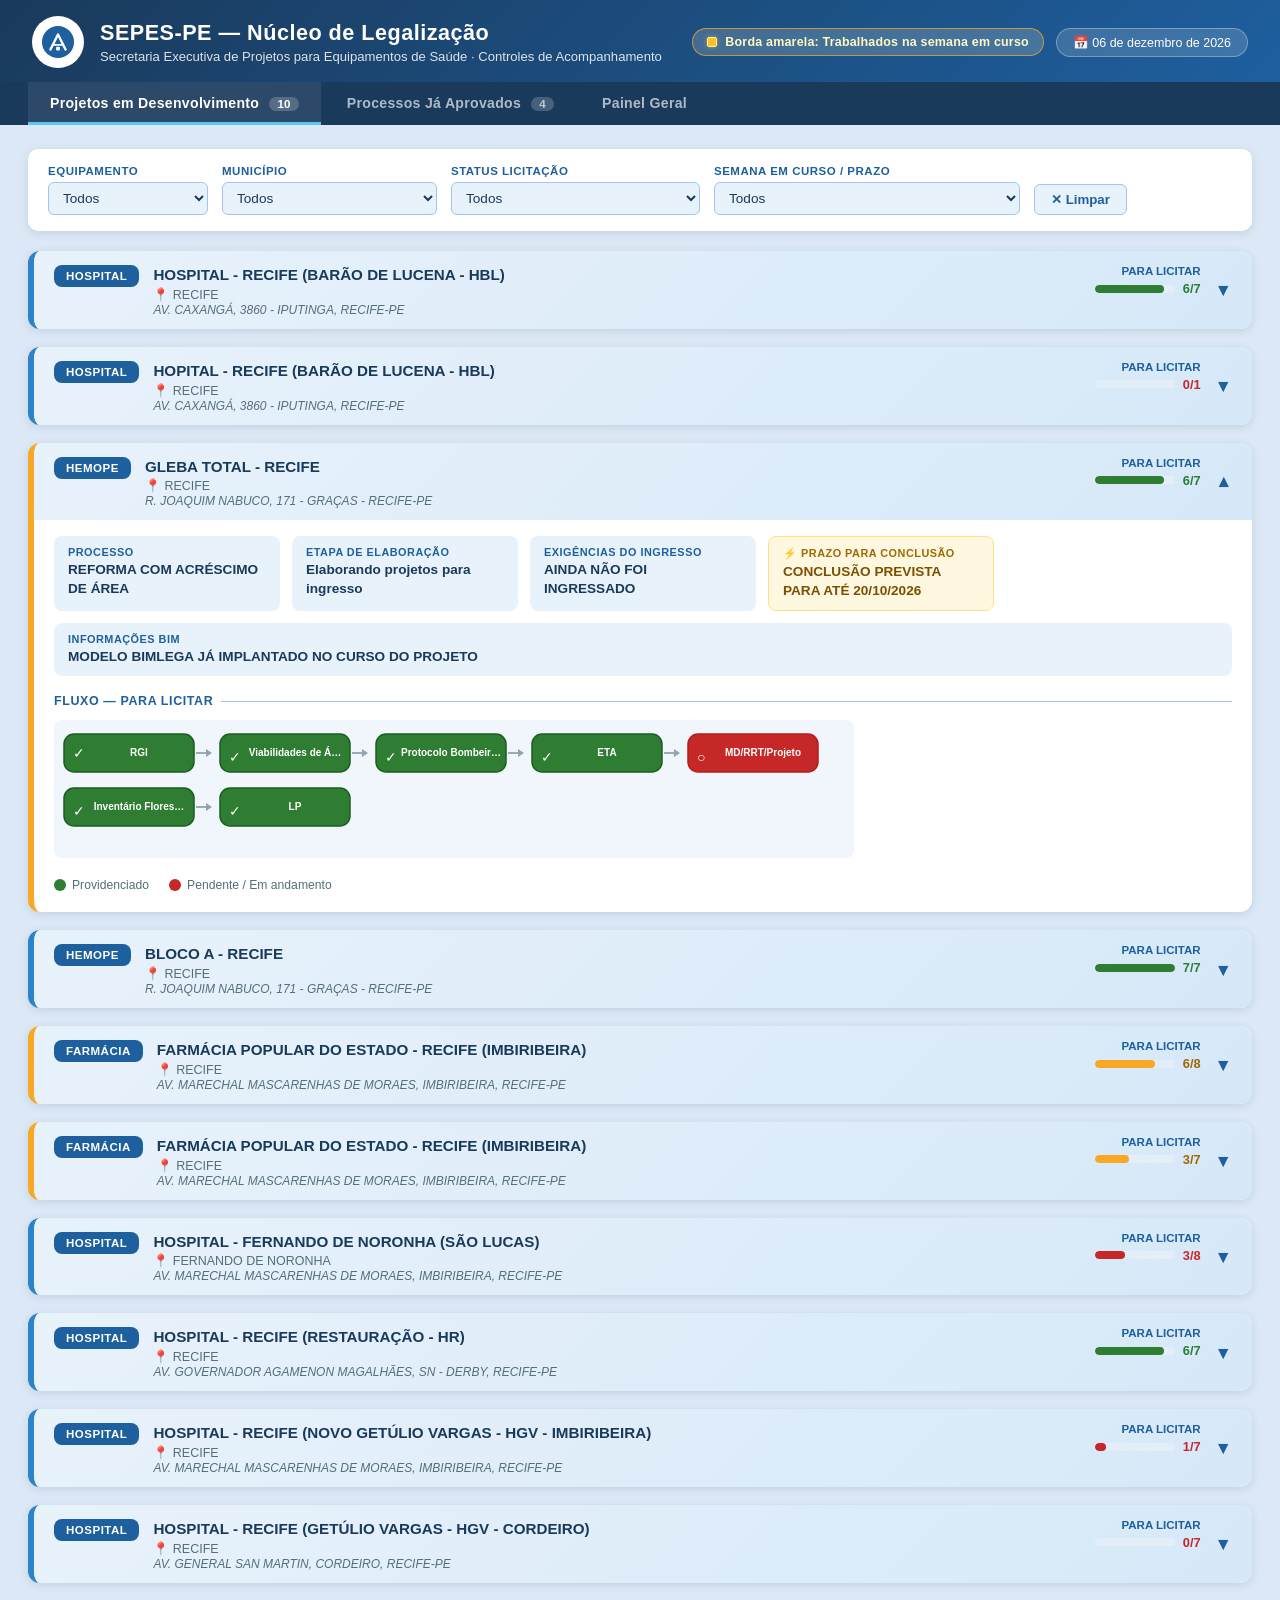
==== commit 7717a140: "Update index.html atualização" ====
--- a/index.html
+++ b/index.html
@@ -36,11 +36,19 @@
   header {
     background: linear-gradient(135deg, var(--azul-escuro) 0%, var(--azul-medio) 100%);
     color: var(--branco);
-    padding: 18px 32px 14px;
+    padding: 16px 32px 14px;
     display: flex;
     align-items: center;
     gap: 20px;
     box-shadow: 0 3px 12px rgba(0,0,0,0.25);
+    flex-wrap: wrap;
+  }
+  .header-left {
+    display: flex;
+    align-items: center;
+    gap: 16px;
+    flex: 1;
+    min-width: 280px;
   }
   .logo-circle {
     width: 52px; height: 52px;
@@ -52,8 +60,37 @@
   .logo-circle svg { width: 34px; height: 34px; }
   header h1 { font-size: 1.35rem; font-weight: 700; letter-spacing: .5px; line-height: 1.25; }
   header p  { font-size: .82rem; opacity: .85; margin-top: 2px; }
+
+  .header-right {
+    display: flex;
+    align-items: center;
+    gap: 12px;
+    flex-wrap: wrap;
+    margin-left: auto;
+  }
+  .legenda-cabecalho {
+    display: inline-flex;
+    align-items: center;
+    gap: 8px;
+    background: rgba(255, 248, 225, 0.18);
+    border: 1px solid rgba(249, 168, 37, 0.7);
+    border-radius: 20px;
+    padding: 6px 14px;
+    font-size: .78rem;
+    color: #fff9c4;
+    font-weight: 600;
+    letter-spacing: .2px;
+  }
+  .legenda-tag-amarela {
+    display: inline-block;
+    width: 10px;
+    height: 10px;
+    border-radius: 2px;
+    background: #fbc02d;
+    border: 1px solid #fff59d;
+    box-shadow: 0 0 4px rgba(251, 192, 45, 0.6);
+  }
   .badge-data {
-    margin-left: auto;
     background: rgba(255,255,255,.15);
     border: 1px solid rgba(255,255,255,.3);
     border-radius: 20px;
@@ -149,8 +186,9 @@
     border-radius: 12px;
     box-shadow: var(--sombra);
     overflow: hidden;
-    border-left: 5px solid var(--azul-claro);
+    border-left: 6px solid var(--azul-claro);
     transition: box-shadow .2s;
+    position: relative;
   }
   .card-projeto:hover { box-shadow: 0 4px 18px rgba(26,58,92,.18); }
   .card-projeto.prazo-urgente { border-left-color: var(--amarelo); }
@@ -243,7 +281,7 @@
     max-width: 100%;
   }
 
-  /* ── LEGENDA ── */
+  /* ── LEGENDA DO FLUXO ── */
   .legenda {
     display: flex;
     gap: 20px;
@@ -254,7 +292,6 @@
   .dot { width: 12px; height: 12px; border-radius: 50%; flex-shrink: 0; }
   .dot.verde   { background: #2e7d32; }
   .dot.vermelho{ background: #c62828; }
-  .dot.parcial { background: linear-gradient(135deg,#2e7d32 50%,#c62828 50%); }
 
   /* ── PROCESSOS APROVADOS ── */
   .aprovados-table-wrap {
@@ -295,9 +332,9 @@
   .sem-resultado { text-align: center; padding: 48px 20px; color: var(--cinza); font-size: .9rem; }
   .sem-resultado span { font-size: 2.5rem; display: block; margin-bottom: 10px; }
 
-  /* ── RESPONSIVE ── */
-  @media (max-width: 600px) {
-    header { flex-wrap: wrap; padding: 14px 16px; }
+  @media (max-width: 768px) {
+    header { padding: 14px 16px; }
+    .header-right { width: 100%; justify-content: space-between; margin-top: 6px; }
     .tabs-wrap { padding: 0 10px; }
     .tab-content { padding: 16px 12px 30px; }
     .filter-bar { gap: 10px; }
@@ -306,21 +343,31 @@
 </head>
 <body>
 
-<!-- TOPO -->
+<!-- TOPO COM LEGENDA DA TAG AMARELA -->
 <header>
-  <div class="logo-circle">
-    <svg viewBox="0 0 36 36" fill="none">
-      <circle cx="18" cy="18" r="17" fill="#1e5f9e"/>
-      <path d="M10 26 L18 10 L26 26" stroke="white" stroke-width="2.5" stroke-linecap="round" stroke-linejoin="round" fill="none"/>
-      <path d="M13.5 21 L22.5 21" stroke="white" stroke-width="2" stroke-linecap="round"/>
-      <rect x="16" y="23" width="4" height="4" rx="1" fill="white"/>
-    </svg>
+  <div class="header-left">
+    <div class="logo-circle">
+      <svg viewBox="0 0 36 36" fill="none">
+        <circle cx="18" cy="18" r="17" fill="#1e5f9e"/>
+        <path d="M10 26 L18 10 L26 26" stroke="white" stroke-width="2.5" stroke-linecap="round" stroke-linejoin="round" fill="none"/>
+        <path d="M13.5 21 L22.5 21" stroke="white" stroke-width="2" stroke-linecap="round"/>
+        <rect x="16" y="23" width="4" height="4" rx="1" fill="white"/>
+      </svg>
+    </div>
+    <div>
+      <h1>SEPES-PE — Núcleo de Legalização</h1>
+      <p>Secretaria Executiva de Projetos para Equipamentos de Saúde · Controles de Acompanhamento</p>
+    </div>
   </div>
-  <div>
-    <h1>SEPES-PE — Núcleo de Legalização</h1>
-    <p>Secretaria Executiva de Projetos para Equipamentos de Saúde · Controles de Acompanhamento</p>
+
+  <div class="header-right">
+    <!-- LEGENDA DA TAG AMARELA -->
+    <div class="legenda-cabecalho" title="Projetos priorizados na semana atual">
+      <span class="legenda-tag-amarela"></span>
+      <span>Borda amarela: <strong>Trabalhados na semana em curso</strong></span>
+    </div>
+    <div class="badge-data" id="badgeData"></div>
   </div>
-  <div class="badge-data" id="badgeData"></div>
 </header>
 
 <!-- ABAS -->
@@ -367,10 +414,10 @@
       </select>
     </div>
     <div class="filter-group">
-      <label>Prazo</label>
+      <label>Semana em Curso / Prazo</label>
       <select id="f-prazo" onchange="filtrar()">
         <option value="">Todos</option>
-        <option value="urgente">Com prazo urgente ⚠</option>
+        <option value="urgente">Em andamento na semana (borda amarela)</option>
         <option value="sem">Sem previsão</option>
       </select>
     </div>
@@ -742,11 +789,7 @@
 
   ctx.fillStyle = '#f0f6fc';
   ctx.beginPath();
-  if (ctx.roundRect) {
-    ctx.roundRect(0,0,W,H,8);
-  } else {
-    ctx.rect(0,0,W,H);
-  }
+  if (ctx.roundRect) ctx.roundRect(0,0,W,H,8); else ctx.rect(0,0,W,H);
   ctx.fill();
 
   fluxo.forEach((f, i) => {
@@ -762,11 +805,7 @@
 
     ctx.fillStyle = bgC;
     ctx.beginPath();
-    if (ctx.roundRect) {
-      ctx.roundRect(x, y, PILL_W, PILL_H, RADIUS);
-    } else {
-      ctx.rect(x, y, PILL_W, PILL_H);
-    }
+    if (ctx.roundRect) ctx.roundRect(x, y, PILL_W, PILL_H, RADIUS); else ctx.rect(x, y, PILL_W, PILL_H);
     ctx.fill();
     ctx.strokeStyle = bdC;
     ctx.lineWidth = 1.5;
@@ -852,7 +891,7 @@
             <div class="value">${p.exig}</div>
           </div>
           <div class="info-item ${p.prazoUrgente ? 'urgente' : ''}">
-            <div class="label">${p.prazoUrgente ? '⚠ ' : ''}Prazo para Conclusão</div>
+            <div class="label">${p.prazoUrgente ? '⚡ ' : ''}Prazo para Conclusão</div>
             <div class="value">${p.prazo}</div>
           </div>
           <div class="info-item" style="grid-column:1/-1">
@@ -990,7 +1029,7 @@
   const cards = [
     {label:'Projetos em Desenvolvimento', value:total,    icon:'🏗',  bg:'rgba(255,255,255,0.15)'},
     {label:'Processos Aprovados',          value:aprovados,icon:'✅',  bg:'rgba(46,125,50,0.55)'},
-    {label:'Com Prazo Urgente',            value:urgentes, icon:'⚠',  bg:'rgba(249,168,37,0.55)'},
+    {label:'Semana em Curso (Prioritários)',value:urgentes, icon:'⚡',  bg:'rgba(249,168,37,0.55)'},
     {label:'Fluxo Completo',               value:completos,icon:'🟢', bg:'rgba(46,125,50,0.4)'},
     {label:'Fluxo Parcial',                value:parciais, icon:'🟡', bg:'rgba(249,168,37,0.4)'},
     {label:'Fluxo Inicial',                value:iniciais, icon:'🔴', bg:'rgba(198,40,40,0.4)'}
@@ -1004,7 +1043,7 @@
     if (ctx.roundRect) ctx.roundRect(x,y,cardW,148,8); else ctx.rect(x,y,cardW,148);
     ctx.fill();
 
-    ctx.font = '32px Segoe UI, Arial';
+    ctx.font = '30px Segoe UI, Arial';
     ctx.textAlign = 'center';
     ctx.fillText(c.icon, x+cardW/2, y+50);
 
@@ -1013,7 +1052,7 @@
     ctx.fillText(c.value, x+cardW/2, y+98);
 
     ctx.font = '10px Segoe UI, Arial';
-    ctx.fillStyle = 'rgba(255,255,255,0.8)';
+    ctx.fillStyle = 'rgba(255,255,255,0.85)';
     const words = c.label.split(' ');
     let line = ''; let ly = y+118;
     words.forEach(w => {
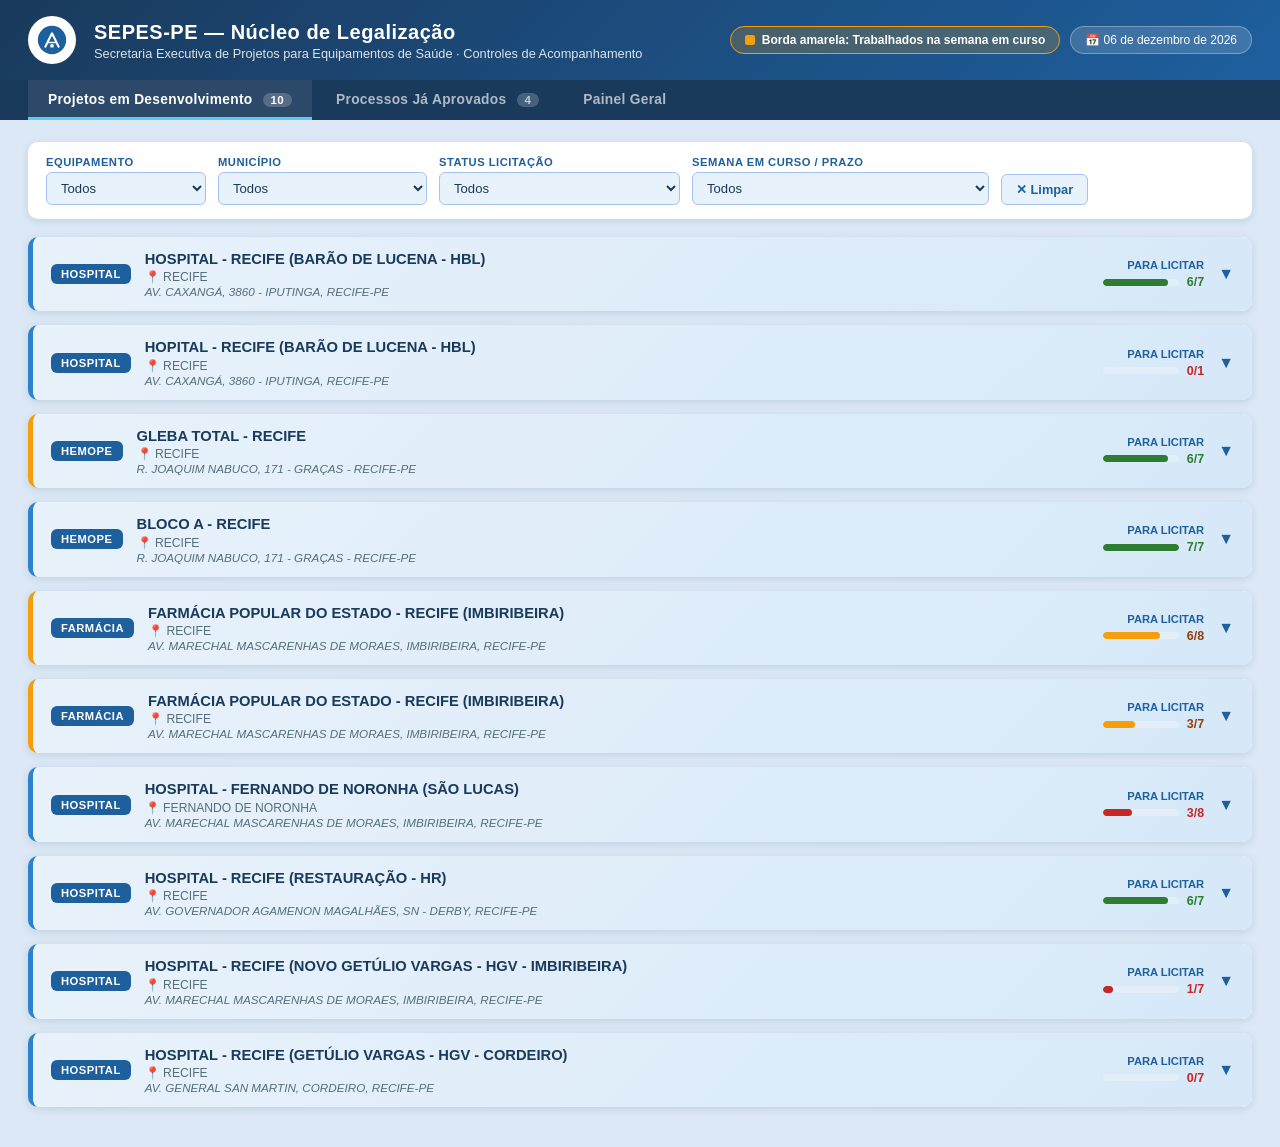
==== commit 42c8b057: "Update index.html atualização" ====
--- a/index.html
+++ b/index.html
@@ -16,8 +16,8 @@
     --verde-bg: #e8f5e9;
     --vermelho: #c62828;
     --vermelho-bg: #ffebee;
-    --amarelo: #f9a825;
-    --amarelo-bg: #fff8e1;
+    --amarelo: #f59e0b;
+    --amarelo-bg: #fffbeb;
     --cinza: #546e7a;
     --branco: #ffffff;
     --sombra: 0 2px 8px rgba(26,58,92,0.13);
@@ -36,66 +36,56 @@
   header {
     background: linear-gradient(135deg, var(--azul-escuro) 0%, var(--azul-medio) 100%);
     color: var(--branco);
-    padding: 16px 32px 14px;
+    padding: 16px 28px;
     display: flex;
     align-items: center;
-    gap: 20px;
+    gap: 18px;
     box-shadow: 0 3px 12px rgba(0,0,0,0.25);
-    flex-wrap: wrap;
-  }
-  .header-left {
-    display: flex;
-    align-items: center;
-    gap: 16px;
-    flex: 1;
-    min-width: 280px;
   }
   .logo-circle {
-    width: 52px; height: 52px;
+    width: 48px; height: 48px;
     background: var(--branco);
     border-radius: 50%;
     display: flex; align-items: center; justify-content: center;
     flex-shrink: 0;
   }
-  .logo-circle svg { width: 34px; height: 34px; }
-  header h1 { font-size: 1.35rem; font-weight: 700; letter-spacing: .5px; line-height: 1.25; }
-  header p  { font-size: .82rem; opacity: .85; margin-top: 2px; }
-
-  .header-right {
+  .logo-circle svg { width: 30px; height: 30px; }
+  header h1 { font-size: 1.25rem; font-weight: 700; letter-spacing: .5px; line-height: 1.2; }
+  header p  { font-size: .8rem; opacity: .85; margin-top: 2px; }
+
+  .header-badges {
+    margin-left: auto;
     display: flex;
     align-items: center;
-    gap: 12px;
+    gap: 10px;
     flex-wrap: wrap;
-    margin-left: auto;
-  }
-  .legenda-cabecalho {
-    display: inline-flex;
-    align-items: center;
-    gap: 8px;
-    background: rgba(255, 248, 225, 0.18);
-    border: 1px solid rgba(249, 168, 37, 0.7);
+    justify-content: flex-end;
+  }
+  .header-legend-tag {
+    background: rgba(245, 158, 11, 0.2);
+    border: 1px solid #f59e0b;
     border-radius: 20px;
     padding: 6px 14px;
-    font-size: .78rem;
-    color: #fff9c4;
+    font-size: .75rem;
+    color: #fff;
+    display: flex;
+    align-items: center;
+    gap: 7px;
     font-weight: 600;
-    letter-spacing: .2px;
-  }
-  .legenda-tag-amarela {
-    display: inline-block;
+  }
+  .header-legend-tag .square-tag {
     width: 10px;
     height: 10px;
+    background: #f59e0b;
     border-radius: 2px;
-    background: #fbc02d;
-    border: 1px solid #fff59d;
-    box-shadow: 0 0 4px rgba(251, 192, 45, 0.6);
+    display: inline-block;
   }
   .badge-data {
     background: rgba(255,255,255,.15);
     border: 1px solid rgba(255,255,255,.3);
     border-radius: 20px;
-    padding: 6px 16px;
-    font-size: .78rem;
+    padding: 6px 14px;
+    font-size: .75rem;
     white-space: nowrap;
   }
 
@@ -111,9 +101,9 @@
     background: transparent;
     border: none;
     color: rgba(255,255,255,.65);
-    font-size: .88rem;
+    font-size: .86rem;
     font-weight: 600;
-    padding: 13px 22px 11px;
+    padding: 12px 20px 10px;
     cursor: pointer;
     border-bottom: 3px solid transparent;
     transition: all .2s;
@@ -137,28 +127,28 @@
   }
 
   /* ── CONTEÚDO ── */
-  .tab-content { display: none; padding: 24px 28px 40px; }
+  .tab-content { display: none; padding: 22px 28px 40px; }
   .tab-content.active { display: block; }
 
   /* ── FILTROS ── */
   .filter-bar {
     background: var(--branco);
     border-radius: 10px;
-    padding: 16px 20px;
-    margin-bottom: 20px;
+    padding: 14px 18px;
+    margin-bottom: 18px;
     box-shadow: var(--sombra);
     display: flex;
     flex-wrap: wrap;
-    gap: 14px;
+    gap: 12px;
     align-items: flex-end;
   }
-  .filter-group { display: flex; flex-direction: column; gap: 5px; min-width: 160px; }
-  .filter-group label { font-size: .72rem; font-weight: 700; color: var(--azul-medio); text-transform: uppercase; letter-spacing: .5px; }
+  .filter-group { display: flex; flex-direction: column; gap: 4px; min-width: 160px; }
+  .filter-group label { font-size: .7rem; font-weight: 700; color: var(--azul-medio); text-transform: uppercase; letter-spacing: .5px; }
   .filter-group select, .filter-group input {
     border: 1.5px solid var(--azul-borda);
     border-radius: 6px;
     padding: 7px 10px;
-    font-size: .85rem;
+    font-size: .82rem;
     color: var(--azul-escuro);
     background: var(--azul-bg);
     outline: none;
@@ -169,8 +159,8 @@
     background: var(--azul-bg);
     border: 1.5px solid var(--azul-borda);
     border-radius: 6px;
-    padding: 7px 16px;
-    font-size: .83rem;
+    padding: 7px 14px;
+    font-size: .8rem;
     color: var(--azul-medio);
     cursor: pointer;
     font-weight: 600;
@@ -180,24 +170,23 @@
   .btn-limpar:hover { background: var(--azul-medio); color: var(--branco); }
 
   /* ── CARDS PROJETOS ── */
-  .projetos-grid { display: flex; flex-direction: column; gap: 18px; }
+  .projetos-grid { display: flex; flex-direction: column; gap: 14px; }
   .card-projeto {
     background: var(--branco);
-    border-radius: 12px;
+    border-radius: 10px;
     box-shadow: var(--sombra);
     overflow: hidden;
-    border-left: 6px solid var(--azul-claro);
+    border-left: 5px solid var(--azul-claro);
     transition: box-shadow .2s;
-    position: relative;
-  }
-  .card-projeto:hover { box-shadow: 0 4px 18px rgba(26,58,92,.18); }
+  }
+  .card-projeto:hover { box-shadow: 0 4px 16px rgba(26,58,92,.16); }
   .card-projeto.prazo-urgente { border-left-color: var(--amarelo); }
 
   .card-header {
     background: linear-gradient(135deg, var(--azul-bg) 0%, #d6e8f8 100%);
-    padding: 14px 20px 12px;
+    padding: 13px 18px;
     display: flex;
-    align-items: flex-start;
+    align-items: center;
     gap: 14px;
     cursor: pointer;
     user-select: none;
@@ -206,9 +195,9 @@
   .equip-badge {
     background: var(--azul-medio);
     color: var(--branco);
-    border-radius: 8px;
-    padding: 5px 12px;
-    font-size: .72rem;
+    border-radius: 6px;
+    padding: 4px 10px;
+    font-size: .7rem;
     font-weight: 700;
     text-transform: uppercase;
     letter-spacing: .5px;
@@ -216,50 +205,52 @@
     flex-shrink: 0;
   }
   .card-titulo { flex: 1; }
-  .card-titulo h3 { font-size: .95rem; font-weight: 700; color: var(--azul-escuro); line-height: 1.3; }
-  .card-titulo .municipio { font-size: .78rem; color: var(--cinza); margin-top: 2px; }
-  .card-titulo .endereco { font-size: .75rem; color: var(--cinza); margin-top: 1px; font-style: italic; }
+  .card-titulo h3 { font-size: .92rem; font-weight: 700; color: var(--azul-escuro); line-height: 1.25; }
+  .card-titulo .municipio { font-size: .76rem; color: var(--cinza); margin-top: 2px; }
+  .card-titulo .endereco { font-size: .73rem; color: var(--cinza); margin-top: 1px; font-style: italic; }
   .card-arrow {
     margin-left: auto;
     color: var(--azul-medio);
-    font-size: 1.1rem;
-    transition: transform .3s;
+    font-size: 1rem;
+    transition: transform .25s ease;
     flex-shrink: 0;
-    align-self: center;
   }
   .card-arrow.open { transform: rotate(180deg); }
 
   .card-body {
-    padding: 0 20px;
+    padding: 0 18px;
     max-height: 0;
     overflow: hidden;
-    transition: max-height .35s ease, padding .3s;
-  }
-  .card-body.open { max-height: 900px; padding: 16px 20px 20px; }
+    transition: max-height .3s ease, padding .3s ease;
+  }
+  .card-body.open {
+    max-height: 900px;
+    padding: 16px 18px 20px;
+  }
 
   /* ── GRID INFO ── */
   .info-grid {
     display: grid;
-    grid-template-columns: repeat(auto-fit, minmax(220px, 1fr));
-    gap: 12px;
-    margin-bottom: 18px;
-  }
-  .info-item { background: var(--azul-bg); border-radius: 8px; padding: 10px 14px; }
-  .info-item .label { font-size: .68rem; text-transform: uppercase; letter-spacing: .5px; color: var(--azul-medio); font-weight: 700; margin-bottom: 3px; }
-  .info-item .value { font-size: .85rem; color: var(--azul-escuro); font-weight: 600; line-height: 1.35; }
-  .info-item.urgente { background: var(--amarelo-bg); border: 1px solid #ffe082; }
-  .info-item.urgente .label { color: #a06800; }
-  .info-item.urgente .value { color: #7c4f00; }
+    grid-template-columns: repeat(auto-fit, minmax(210px, 1fr));
+    gap: 10px;
+    margin-bottom: 16px;
+  }
+  .info-item { background: var(--azul-bg); border-radius: 6px; padding: 9px 12px; }
+  .info-item .label { font-size: .66rem; text-transform: uppercase; letter-spacing: .5px; color: var(--azul-medio); font-weight: 700; margin-bottom: 2px; }
+  .info-item .value { font-size: .82rem; color: var(--azul-escuro); font-weight: 600; line-height: 1.3; }
+  .info-item.urgente { background: var(--amarelo-bg); border: 1px solid #fde68a; }
+  .info-item.urgente .label { color: #b45309; }
+  .info-item.urgente .value { color: #92400e; }
 
   /* ── FLUXO PARA LICITAR ── */
   .fluxo-section { margin-top: 4px; }
   .fluxo-section h4 {
-    font-size: .78rem;
+    font-size: .76rem;
     text-transform: uppercase;
     letter-spacing: .6px;
     color: var(--azul-medio);
     font-weight: 700;
-    margin-bottom: 12px;
+    margin-bottom: 10px;
     display: flex;
     align-items: center;
     gap: 8px;
@@ -277,65 +268,65 @@
   }
   canvas.fluxo-canvas {
     display: block;
-    border-radius: 8px;
+    border-radius: 6px;
     max-width: 100%;
   }
 
-  /* ── LEGENDA DO FLUXO ── */
+  /* ── LEGENDA ── */
   .legenda {
     display: flex;
-    gap: 20px;
-    margin-top: 10px;
+    gap: 18px;
+    margin-top: 8px;
     flex-wrap: wrap;
   }
-  .legenda-item { display: flex; align-items: center; gap: 6px; font-size: .76rem; color: var(--cinza); }
-  .dot { width: 12px; height: 12px; border-radius: 50%; flex-shrink: 0; }
-  .dot.verde   { background: #2e7d32; }
-  .dot.vermelho{ background: #c62828; }
+  .legenda-item { display: flex; align-items: center; gap: 6px; font-size: .74rem; color: var(--cinza); }
+  .dot { width: 10px; height: 10px; border-radius: 50%; flex-shrink: 0; }
+  .dot.verde    { background: #2e7d32; }
+  .dot.vermelho { background: #c62828; }
 
   /* ── PROCESSOS APROVADOS ── */
   .aprovados-table-wrap {
     background: var(--branco);
-    border-radius: 12px;
+    border-radius: 10px;
     box-shadow: var(--sombra);
     overflow: hidden;
   }
-  table { width: 100%; border-collapse: collapse; font-size: .83rem; }
+  table { width: 100%; border-collapse: collapse; font-size: .82rem; }
   thead tr { background: linear-gradient(135deg, var(--azul-medio), var(--azul-header)); color: var(--branco); }
-  thead th { padding: 13px 14px; text-align: left; font-weight: 700; font-size: .75rem; text-transform: uppercase; letter-spacing: .4px; white-space: nowrap; }
+  thead th { padding: 12px 14px; text-align: left; font-weight: 700; font-size: .73rem; text-transform: uppercase; letter-spacing: .4px; white-space: nowrap; }
   tbody tr { border-bottom: 1px solid #e3eef8; transition: background .15s; }
   tbody tr:hover { background: var(--azul-bg); }
   tbody tr.aprovado-row td { background: #f0faf0; }
-  tbody td { padding: 11px 14px; color: var(--azul-escuro); vertical-align: top; line-height: 1.4; }
+  tbody td { padding: 10px 14px; color: var(--azul-escuro); vertical-align: top; line-height: 1.35; }
   .badge-status {
     display: inline-block;
-    padding: 3px 10px;
-    border-radius: 20px;
-    font-size: .72rem;
+    padding: 3px 9px;
+    border-radius: 16px;
+    font-size: .7rem;
     font-weight: 700;
     text-transform: uppercase;
     letter-spacing: .3px;
   }
   .badge-status.obra       { background: #e3f2fd; color: #0d47a1; }
   .badge-status.deferido   { background: var(--verde-bg); color: var(--verde); }
-  .badge-status.dev        { background: var(--amarelo-bg); color: #7c4f00; }
-  .badge-processo          { background: #e8eaf6; color: #283593; border-radius: 4px; padding: 2px 8px; font-size: .74rem; font-weight: 600; }
-  .validade-chip           { font-size: .78rem; font-weight: 600; }
+  .badge-status.dev        { background: var(--amarelo-bg); color: #92400e; }
+  .badge-processo          { background: #e8eaf6; color: #283593; border-radius: 4px; padding: 2px 7px; font-size: .72rem; font-weight: 600; }
+  .validade-chip           { font-size: .75rem; font-weight: 600; }
   .validade-chip.ok        { color: var(--verde); }
   .validade-chip.sem-info  { color: var(--cinza); font-style: italic; }
 
   /* ── RESUMO CANVAS ── */
-  .resumo-wrap { margin-bottom: 22px; }
-  canvas.resumo-canvas { display: block; border-radius: 10px; box-shadow: var(--sombra); }
+  .resumo-wrap { margin-bottom: 20px; }
+  canvas.resumo-canvas { display: block; border-radius: 8px; box-shadow: var(--sombra); }
 
   /* ── SEM RESULTADO ── */
-  .sem-resultado { text-align: center; padding: 48px 20px; color: var(--cinza); font-size: .9rem; }
-  .sem-resultado span { font-size: 2.5rem; display: block; margin-bottom: 10px; }
+  .sem-resultado { text-align: center; padding: 40px 20px; color: var(--cinza); font-size: .88rem; }
+  .sem-resultado span { font-size: 2.2rem; display: block; margin-bottom: 8px; }
 
   @media (max-width: 768px) {
-    header { padding: 14px 16px; }
-    .header-right { width: 100%; justify-content: space-between; margin-top: 6px; }
-    .tabs-wrap { padding: 0 10px; }
+    header { flex-direction: column; align-items: flex-start; gap: 12px; }
+    .header-badges { margin-left: 0; width: 100%; justify-content: flex-start; }
+    .tabs-wrap { padding: 0 12px; }
     .tab-content { padding: 16px 12px 30px; }
     .filter-bar { gap: 10px; }
   }
@@ -343,28 +334,23 @@
 </head>
 <body>
 
-<!-- TOPO COM LEGENDA DA TAG AMARELA -->
+<!-- TOPO -->
 <header>
-  <div class="header-left">
-    <div class="logo-circle">
-      <svg viewBox="0 0 36 36" fill="none">
-        <circle cx="18" cy="18" r="17" fill="#1e5f9e"/>
-        <path d="M10 26 L18 10 L26 26" stroke="white" stroke-width="2.5" stroke-linecap="round" stroke-linejoin="round" fill="none"/>
-        <path d="M13.5 21 L22.5 21" stroke="white" stroke-width="2" stroke-linecap="round"/>
-        <rect x="16" y="23" width="4" height="4" rx="1" fill="white"/>
-      </svg>
-    </div>
-    <div>
-      <h1>SEPES-PE — Núcleo de Legalização</h1>
-      <p>Secretaria Executiva de Projetos para Equipamentos de Saúde · Controles de Acompanhamento</p>
-    </div>
+  <div class="logo-circle">
+    <svg viewBox="0 0 36 36" fill="none">
+      <circle cx="18" cy="18" r="17" fill="#1e5f9e"/>
+      <path d="M10 26 L18 10 L26 26" stroke="white" stroke-width="2.5" stroke-linecap="round" stroke-linejoin="round" fill="none"/>
+      <path d="M13.5 21 L22.5 21" stroke="white" stroke-width="2" stroke-linecap="round"/>
+      <rect x="16" y="23" width="4" height="4" rx="1" fill="white"/>
+    </svg>
   </div>
-
-  <div class="header-right">
-    <!-- LEGENDA DA TAG AMARELA -->
-    <div class="legenda-cabecalho" title="Projetos priorizados na semana atual">
-      <span class="legenda-tag-amarela"></span>
-      <span>Borda amarela: <strong>Trabalhados na semana em curso</strong></span>
+  <div>
+    <h1>SEPES-PE — Núcleo de Legalização</h1>
+    <p>Secretaria Executiva de Projetos para Equipamentos de Saúde · Controles de Acompanhamento</p>
+  </div>
+  <div class="header-badges">
+    <div class="header-legend-tag">
+      <span class="square-tag"></span> Borda amarela: Trabalhados na semana em curso
     </div>
     <div class="badge-data" id="badgeData"></div>
   </div>
@@ -486,7 +472,7 @@
 <!-- ════ ABA 3 – PAINEL GERAL ════ -->
 <div class="tab-content" id="tab-resumo">
   <div class="resumo-wrap">
-    <canvas class="resumo-canvas" id="canvasResumo" height="280"></canvas>
+    <canvas class="resumo-canvas" id="canvasResumo" height="220"></canvas>
   </div>
   <div class="resumo-wrap">
     <canvas class="resumo-canvas" id="canvasFluxoGeral" height="220"></canvas>
@@ -789,7 +775,11 @@
 
   ctx.fillStyle = '#f0f6fc';
   ctx.beginPath();
-  if (ctx.roundRect) ctx.roundRect(0,0,W,H,8); else ctx.rect(0,0,W,H);
+  if (ctx.roundRect) {
+    ctx.roundRect(0,0,W,H,8);
+  } else {
+    ctx.rect(0,0,W,H);
+  }
   ctx.fill();
 
   fluxo.forEach((f, i) => {
@@ -805,7 +795,11 @@
 
     ctx.fillStyle = bgC;
     ctx.beginPath();
-    if (ctx.roundRect) ctx.roundRect(x, y, PILL_W, PILL_H, RADIUS); else ctx.rect(x, y, PILL_W, PILL_H);
+    if (ctx.roundRect) {
+      ctx.roundRect(x, y, PILL_W, PILL_H, RADIUS);
+    } else {
+      ctx.rect(x, y, PILL_W, PILL_H);
+    }
     ctx.fill();
     ctx.strokeStyle = bdC;
     ctx.lineWidth = 1.5;
@@ -854,11 +848,10 @@
   lista.forEach((p, i) => {
     const {ok, total, pct} = statusCount(p);
     const canvasId = 'fluxo-'+i+'-'+Date.now();
-    const isHemopeGleba = p.id.includes('GLEBA TOTAL - RECIFE');
     const cardEl = document.createElement('div');
     cardEl.className = 'card-projeto' + (p.prazoUrgente ? ' prazo-urgente' : '');
     cardEl.innerHTML = `
-      <div class="card-header" onclick="toggleCard('body-${i}','arrow-${i}')">
+      <div class="card-header" onclick="toggleCard('body-${i}','arrow-${i}','${canvasId}',${i})">
         <span class="equip-badge">${p.equip}</span>
         <div class="card-titulo">
           <h3>${p.id}</h3>
@@ -866,17 +859,17 @@
           <div class="endereco">${p.end}</div>
         </div>
         <div style="text-align:right;flex-shrink:0;margin-left:12px">
-          <div style="font-size:.72rem;color:var(--azul-medio);font-weight:700;margin-bottom:4px">PARA LICITAR</div>
+          <div style="font-size:.7rem;color:var(--azul-medio);font-weight:700;margin-bottom:4px">PARA LICITAR</div>
           <div style="display:flex;align-items:center;gap:8px">
-            <div style="background:#e3eef8;border-radius:20px;width:80px;height:8px;overflow:hidden">
-              <div style="background:${pct>=80?'#2e7d32':pct>=40?'#f9a825':'#c62828'};width:${pct}%;height:100%;border-radius:20px;transition:width .5s"></div>
+            <div style="background:#e3eef8;border-radius:20px;width:76px;height:7px;overflow:hidden">
+              <div style="background:${pct>=80?'#2e7d32':pct>=40?'#f59e0b':'#c62828'};width:${pct}%;height:100%;border-radius:20px;transition:width .4s"></div>
             </div>
-            <span style="font-size:.8rem;font-weight:700;color:${pct>=80?'#2e7d32':pct>=40?'#a06800':'#c62828'}">${ok}/${total}</span>
+            <span style="font-size:.78rem;font-weight:700;color:${pct>=80?'#2e7d32':pct>=40?'#92400e':'#c62828'}">${ok}/${total}</span>
           </div>
         </div>
-        <div class="card-arrow ${isHemopeGleba ? 'open' : ''}" id="arrow-${i}">▼</div>
+        <div class="card-arrow" id="arrow-${i}">▼</div>
       </div>
-      <div class="card-body ${isHemopeGleba ? 'open' : ''}" id="body-${i}">
+      <div class="card-body" id="body-${i}">
         <div class="info-grid">
           <div class="info-item">
             <div class="label">Processo</div>
@@ -891,7 +884,7 @@
             <div class="value">${p.exig}</div>
           </div>
           <div class="info-item ${p.prazoUrgente ? 'urgente' : ''}">
-            <div class="label">${p.prazoUrgente ? '⚡ ' : ''}Prazo para Conclusão</div>
+            <div class="label">${p.prazoUrgente ? '⚠ ' : ''}Prazo para Conclusão</div>
             <div class="value">${p.prazo}</div>
           </div>
           <div class="info-item" style="grid-column:1/-1">
@@ -913,15 +906,23 @@
       </div>
     `;
     grid.appendChild(cardEl);
-    setTimeout(() => drawFluxo(canvasId, p.fluxo), 30);
   });
 }
 
-function toggleCard(bodyId, arrowId) {
+function toggleCard(bodyId, arrowId, canvasId, index) {
   const body  = document.getElementById(bodyId);
   const arrow = document.getElementById(arrowId);
+  const isOpening = !body.classList.contains('open');
+
   body.classList.toggle('open');
   arrow.classList.toggle('open');
+
+  if (isOpening && canvasId) {
+    const proj = projetosFiltrados[index];
+    if (proj) {
+      setTimeout(() => drawFluxo(canvasId, proj.fluxo), 20);
+    }
+  }
 }
 
 function filtrar() {
@@ -1024,20 +1025,20 @@
   ctx.fillStyle = 'rgba(255,255,255,0.9)';
   ctx.font = 'bold 13px Segoe UI, Arial';
   ctx.textAlign = 'left';
-  ctx.fillText('PAINEL GERAL DE LEGALIZAÇÃO — SEPES-PE', 24, 32);
+  ctx.fillText('PAINEL GERAL DE LEGALIZAÇÃO — SEPES-PE', 24, 30);
 
   const cards = [
     {label:'Projetos em Desenvolvimento', value:total,    icon:'🏗',  bg:'rgba(255,255,255,0.15)'},
     {label:'Processos Aprovados',          value:aprovados,icon:'✅',  bg:'rgba(46,125,50,0.55)'},
-    {label:'Semana em Curso (Prioritários)',value:urgentes, icon:'⚡',  bg:'rgba(249,168,37,0.55)'},
+    {label:'Semana em Curso (Prioritários)', value:urgentes, icon:'🟨', bg:'rgba(245,158,11,0.55)'},
     {label:'Fluxo Completo',               value:completos,icon:'🟢', bg:'rgba(46,125,50,0.4)'},
-    {label:'Fluxo Parcial',                value:parciais, icon:'🟡', bg:'rgba(249,168,37,0.4)'},
+    {label:'Fluxo Parcial',                value:parciais, icon:'🟡', bg:'rgba(245,158,11,0.4)'},
     {label:'Fluxo Inicial',                value:iniciais, icon:'🔴', bg:'rgba(198,40,40,0.4)'}
   ];
   const cardW = (W - 48 - (cards.length-1)*12) / cards.length;
   cards.forEach((c, i) => {
     const x = 24 + i * (cardW + 12);
-    const y = 52;
+    const y = 50;
     ctx.fillStyle = c.bg;
     ctx.beginPath();
     if (ctx.roundRect) ctx.roundRect(x,y,cardW,148,8); else ctx.rect(x,y,cardW,148);
@@ -1045,20 +1046,20 @@
 
     ctx.font = '30px Segoe UI, Arial';
     ctx.textAlign = 'center';
-    ctx.fillText(c.icon, x+cardW/2, y+50);
-
-    ctx.font = 'bold 34px Segoe UI, Arial';
+    ctx.fillText(c.icon, x+cardW/2, y+48);
+
+    ctx.font = 'bold 32px Segoe UI, Arial';
     ctx.fillStyle = '#ffffff';
-    ctx.fillText(c.value, x+cardW/2, y+98);
+    ctx.fillText(c.value, x+cardW/2, y+94);
 
     ctx.font = '10px Segoe UI, Arial';
     ctx.fillStyle = 'rgba(255,255,255,0.85)';
     const words = c.label.split(' ');
-    let line = ''; let ly = y+118;
+    let line = ''; let ly = y+116;
     words.forEach(w => {
       const test = line + w + ' ';
       if (ctx.measureText(test).width > cardW - 10 && line) {
-        ctx.fillText(line.trim(), x+cardW/2, ly); ly+=14; line=w+' ';
+        ctx.fillText(line.trim(), x+cardW/2, ly); ly+=13; line=w+' ';
       } else { line=test; }
     });
     ctx.fillText(line.trim(), x+cardW/2, ly);
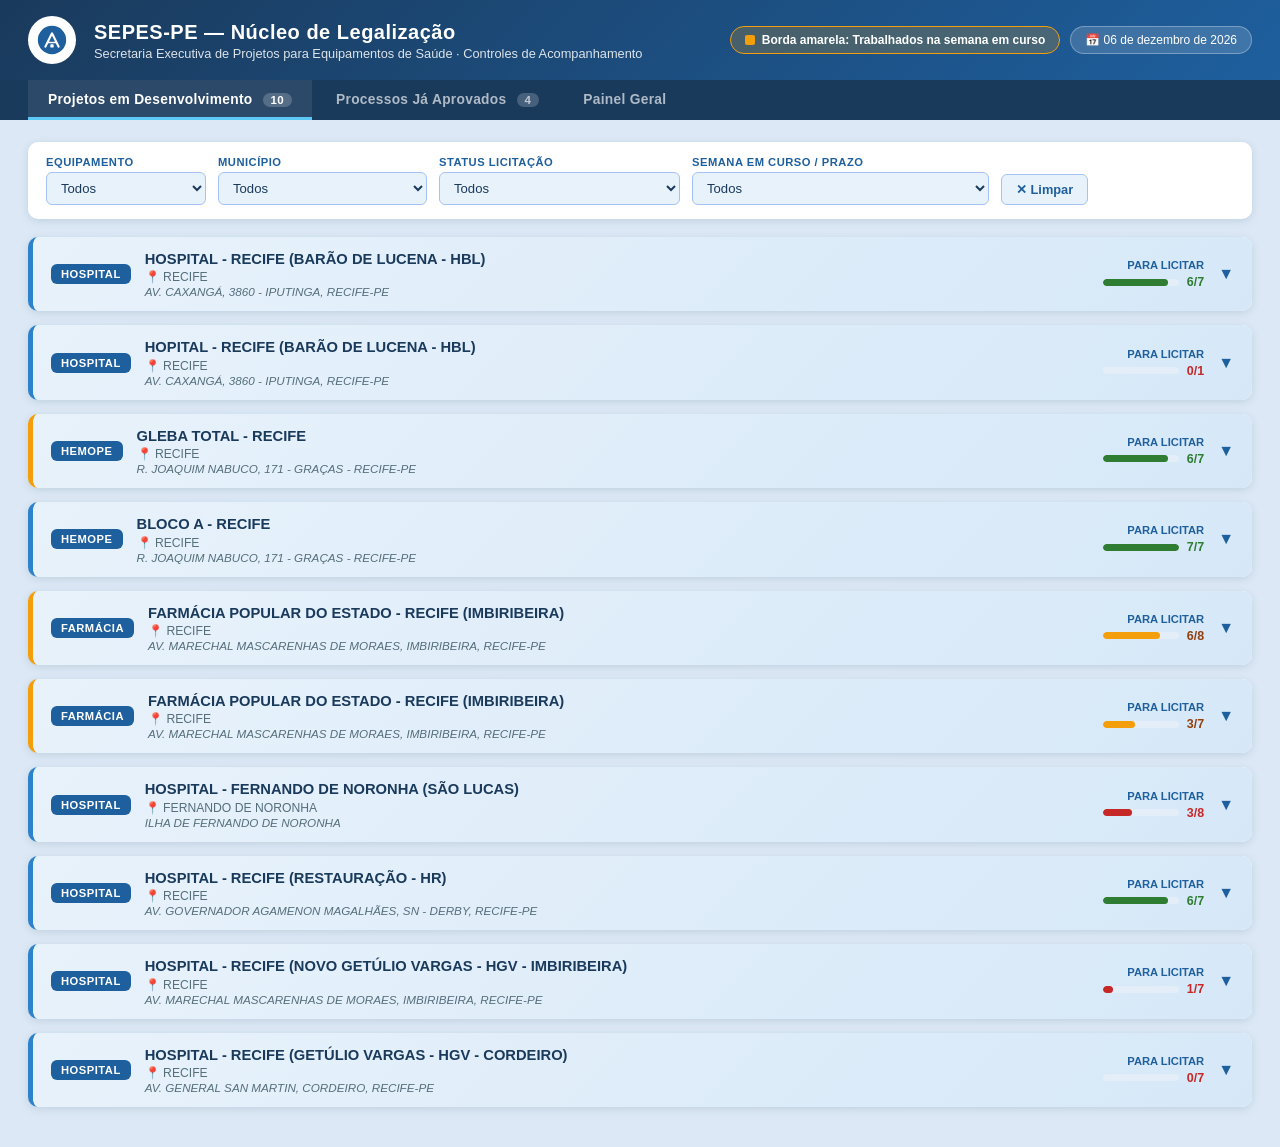
==== commit 8efa1b23: "Update index.html ATUALIZAÇÃO" ====
--- a/index.html
+++ b/index.html
@@ -603,7 +603,7 @@
   {
     equip: "HOSPITAL", mun: "FERNANDO DE NORONHA",
     id: "HOSPITAL - FERNANDO DE NORONHA (SÃO LUCAS)",
-    end: "AV. MARECHAL MASCARENHAS DE MORAES, IMBIRIBEIRA, RECIFE-PE",
+    end: "ILHA DE FERNANDO DE NORONHA",
     proc: "REFORMA COM ACRÉSCIMO DE ÁREA OU LEGALIZAÇÃO COM ACRÉSCIMO DE ÁREA",
     etapa: "Aguardando conclusão do projeto pela equipe",
     exig: "AINDA NÃO FOI INGRESSADO",
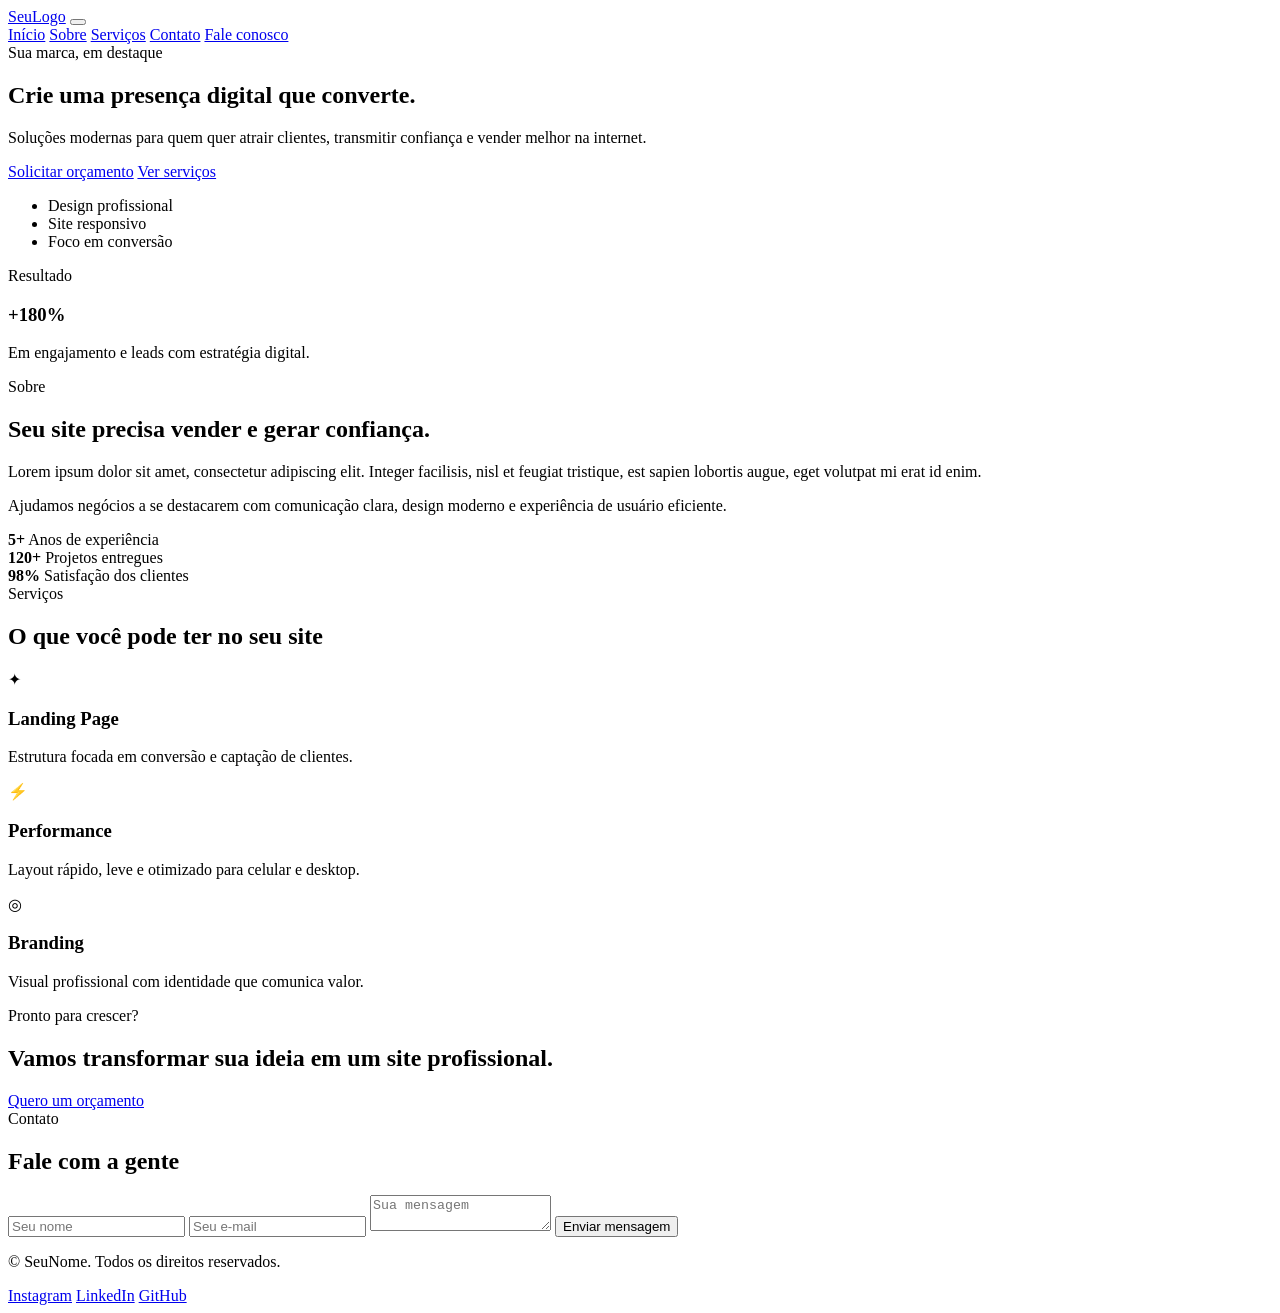
==== commit b239f984: "Update print statement from 'Hello' to 'Goodbye'" ====
--- a/index.html
+++ b/index.html
@@ -1,1205 +1,180 @@
 <!DOCTYPE html>
 <html lang="pt-BR">
-<head>
-<meta charset="UTF-8">
-<meta name="viewport" content="width=device-width, initial-scale=1.0">
-<title>SEPES-PE — Controles de Legalização</title>
-<style>
-  :root {
-    --azul-escuro: #1a3a5c;
-    --azul-medio: #1e5f9e;
-    --azul-claro: #2d82cc;
-    --azul-bg: #e8f2fb;
-    --azul-borda: #a4c2f4;
-    --azul-header: #6fa8dc;
-    --verde: #2e7d32;
-    --verde-bg: #e8f5e9;
-    --vermelho: #c62828;
-    --vermelho-bg: #ffebee;
-    --amarelo: #f59e0b;
-    --amarelo-bg: #fffbeb;
-    --cinza: #546e7a;
-    --branco: #ffffff;
-    --sombra: 0 2px 8px rgba(26,58,92,0.13);
-  }
+  <head>
+    <meta charset="UTF-8" />
+    <meta name="viewport" content="width=device-width, initial-scale=1.0" />
+    <title>Nome do Seu Site</title>
+    <meta
+      name="description"
+      content="Landing page moderna e responsiva para site pessoal ou empresa."
+    />
+    <link rel="preconnect" href="https://fonts.googleapis.com" />
+    <link rel="preconnect" href="https://fonts.gstatic.com" crossorigin />
+    <link
+      href="https://fonts.googleapis.com/css2?family=Inter:wght@400;500;600;700;800&display=swap"
+      rel="stylesheet"
+    />
+    <link rel="stylesheet" href="styles.css" />
+  </head>
+  <body>
+    <header class="header">
+      <div class="container nav">
+        <a href="#" class="logo">SeuLogo</a>
 
-  * { box-sizing: border-box; margin: 0; padding: 0; }
+        <button class="menu-toggle" aria-label="Abrir menu">
+          <span></span>
+          <span></span>
+          <span></span>
+        </button>
 
-  body {
-    font-family: 'Segoe UI', Arial, sans-serif;
-    background: #dce8f5;
-    color: #1a3a5c;
-    min-height: 100vh;
-  }
+        <nav class="nav-menu">
+          <a href="#inicio">Início</a>
+          <a href="#sobre">Sobre</a>
+          <a href="#servicos">Serviços</a>
+          <a href="#contato">Contato</a>
+          <a href="#contato" class="btn btn-primary">Fale conosco</a>
+        </nav>
+      </div>
+    </header>
 
-  /* ── TOPO ── */
-  header {
-    background: linear-gradient(135deg, var(--azul-escuro) 0%, var(--azul-medio) 100%);
-    color: var(--branco);
-    padding: 16px 28px;
-    display: flex;
-    align-items: center;
-    gap: 18px;
-    box-shadow: 0 3px 12px rgba(0,0,0,0.25);
-  }
-  .logo-circle {
-    width: 48px; height: 48px;
-    background: var(--branco);
-    border-radius: 50%;
-    display: flex; align-items: center; justify-content: center;
-    flex-shrink: 0;
-  }
-  .logo-circle svg { width: 30px; height: 30px; }
-  header h1 { font-size: 1.25rem; font-weight: 700; letter-spacing: .5px; line-height: 1.2; }
-  header p  { font-size: .8rem; opacity: .85; margin-top: 2px; }
+    <main>
+      <section id="inicio" class="hero">
+        <div class="container hero-content">
+          <div class="hero-text">
+            <span class="eyebrow">Sua marca, em destaque</span>
+            <h1>Crie uma presença digital que converte.</h1>
+            <p>
+              Soluções modernas para quem quer atrair clientes, transmitir
+              confiança e vender melhor na internet.
+            </p>
 
-  .header-badges {
-    margin-left: auto;
-    display: flex;
-    align-items: center;
-    gap: 10px;
-    flex-wrap: wrap;
-    justify-content: flex-end;
-  }
-  .header-legend-tag {
-    background: rgba(245, 158, 11, 0.2);
-    border: 1px solid #f59e0b;
-    border-radius: 20px;
-    padding: 6px 14px;
-    font-size: .75rem;
-    color: #fff;
-    display: flex;
-    align-items: center;
-    gap: 7px;
-    font-weight: 600;
-  }
-  .header-legend-tag .square-tag {
-    width: 10px;
-    height: 10px;
-    background: #f59e0b;
-    border-radius: 2px;
-    display: inline-block;
-  }
-  .badge-data {
-    background: rgba(255,255,255,.15);
-    border: 1px solid rgba(255,255,255,.3);
-    border-radius: 20px;
-    padding: 6px 14px;
-    font-size: .75rem;
-    white-space: nowrap;
-  }
+            <div class="hero-actions">
+              <a href="#contato" class="btn btn-primary">Solicitar orçamento</a>
+              <a href="#servicos" class="btn btn-secondary">Ver serviços</a>
+            </div>
 
-  /* ── ABAS ── */
-  .tabs-wrap {
-    background: var(--azul-escuro);
-    display: flex;
-    gap: 4px;
-    padding: 0 28px;
-    overflow-x: auto;
-  }
-  .tab-btn {
-    background: transparent;
-    border: none;
-    color: rgba(255,255,255,.65);
-    font-size: .86rem;
-    font-weight: 600;
-    padding: 12px 20px 10px;
-    cursor: pointer;
-    border-bottom: 3px solid transparent;
-    transition: all .2s;
-    white-space: nowrap;
-    letter-spacing: .3px;
-  }
-  .tab-btn:hover { color: var(--branco); border-bottom-color: rgba(255,255,255,.4); }
-  .tab-btn.active {
-    color: var(--branco);
-    border-bottom-color: #5bc8f5;
-    background: rgba(255,255,255,.08);
-  }
-  .tab-count {
-    display: inline-block;
-    background: rgba(255,255,255,.2);
-    border-radius: 12px;
-    font-size: .72rem;
-    padding: 1px 8px;
-    margin-left: 6px;
-    font-weight: 700;
-  }
+            <ul class="hero-list">
+              <li>Design profissional</li>
+              <li>Site responsivo</li>
+              <li>Foco em conversão</li>
+            </ul>
+          </div>
 
-  /* ── CONTEÚDO ── */
-  .tab-content { display: none; padding: 22px 28px 40px; }
-  .tab-content.active { display: block; }
-
-  /* ── FILTROS ── */
-  .filter-bar {
-    background: var(--branco);
-    border-radius: 10px;
-    padding: 14px 18px;
-    margin-bottom: 18px;
-    box-shadow: var(--sombra);
-    display: flex;
-    flex-wrap: wrap;
-    gap: 12px;
-    align-items: flex-end;
-  }
-  .filter-group { display: flex; flex-direction: column; gap: 4px; min-width: 160px; }
-  .filter-group label { font-size: .7rem; font-weight: 700; color: var(--azul-medio); text-transform: uppercase; letter-spacing: .5px; }
-  .filter-group select, .filter-group input {
-    border: 1.5px solid var(--azul-borda);
-    border-radius: 6px;
-    padding: 7px 10px;
-    font-size: .82rem;
-    color: var(--azul-escuro);
-    background: var(--azul-bg);
-    outline: none;
-    transition: border-color .2s;
-  }
-  .filter-group select:focus, .filter-group input:focus { border-color: var(--azul-medio); }
-  .btn-limpar {
-    background: var(--azul-bg);
-    border: 1.5px solid var(--azul-borda);
-    border-radius: 6px;
-    padding: 7px 14px;
-    font-size: .8rem;
-    color: var(--azul-medio);
-    cursor: pointer;
-    font-weight: 600;
-    transition: all .2s;
-    align-self: flex-end;
-  }
-  .btn-limpar:hover { background: var(--azul-medio); color: var(--branco); }
-
-  /* ── CARDS PROJETOS ── */
-  .projetos-grid { display: flex; flex-direction: column; gap: 14px; }
-  .card-projeto {
-    background: var(--branco);
-    border-radius: 10px;
-    box-shadow: var(--sombra);
-    overflow: hidden;
-    border-left: 5px solid var(--azul-claro);
-    transition: box-shadow .2s;
-  }
-  .card-projeto:hover { box-shadow: 0 4px 16px rgba(26,58,92,.16); }
-  .card-projeto.prazo-urgente { border-left-color: var(--amarelo); }
-
-  .card-header {
-    background: linear-gradient(135deg, var(--azul-bg) 0%, #d6e8f8 100%);
-    padding: 13px 18px;
-    display: flex;
-    align-items: center;
-    gap: 14px;
-    cursor: pointer;
-    user-select: none;
-  }
-  .card-header:hover { background: #cde2f5; }
-  .equip-badge {
-    background: var(--azul-medio);
-    color: var(--branco);
-    border-radius: 6px;
-    padding: 4px 10px;
-    font-size: .7rem;
-    font-weight: 700;
-    text-transform: uppercase;
-    letter-spacing: .5px;
-    white-space: nowrap;
-    flex-shrink: 0;
-  }
-  .card-titulo { flex: 1; }
-  .card-titulo h3 { font-size: .92rem; font-weight: 700; color: var(--azul-escuro); line-height: 1.25; }
-  .card-titulo .municipio { font-size: .76rem; color: var(--cinza); margin-top: 2px; }
-  .card-titulo .endereco { font-size: .73rem; color: var(--cinza); margin-top: 1px; font-style: italic; }
-  .card-arrow {
-    margin-left: auto;
-    color: var(--azul-medio);
-    font-size: 1rem;
-    transition: transform .25s ease;
-    flex-shrink: 0;
-  }
-  .card-arrow.open { transform: rotate(180deg); }
-
-  .card-body {
-    padding: 0 18px;
-    max-height: 0;
-    overflow: hidden;
-    transition: max-height .3s ease, padding .3s ease;
-  }
-  .card-body.open {
-    max-height: 900px;
-    padding: 16px 18px 20px;
-  }
-
-  /* ── GRID INFO ── */
-  .info-grid {
-    display: grid;
-    grid-template-columns: repeat(auto-fit, minmax(210px, 1fr));
-    gap: 10px;
-    margin-bottom: 16px;
-  }
-  .info-item { background: var(--azul-bg); border-radius: 6px; padding: 9px 12px; }
-  .info-item .label { font-size: .66rem; text-transform: uppercase; letter-spacing: .5px; color: var(--azul-medio); font-weight: 700; margin-bottom: 2px; }
-  .info-item .value { font-size: .82rem; color: var(--azul-escuro); font-weight: 600; line-height: 1.3; }
-  .info-item.urgente { background: var(--amarelo-bg); border: 1px solid #fde68a; }
-  .info-item.urgente .label { color: #b45309; }
-  .info-item.urgente .value { color: #92400e; }
-
-  /* ── FLUXO PARA LICITAR ── */
-  .fluxo-section { margin-top: 4px; }
-  .fluxo-section h4 {
-    font-size: .76rem;
-    text-transform: uppercase;
-    letter-spacing: .6px;
-    color: var(--azul-medio);
-    font-weight: 700;
-    margin-bottom: 10px;
-    display: flex;
-    align-items: center;
-    gap: 8px;
-  }
-  .fluxo-section h4::after {
-    content: '';
-    flex: 1;
-    height: 1.5px;
-    background: var(--azul-borda);
-  }
-
-  .canvas-fluxo-wrap {
-    overflow-x: auto;
-    padding-bottom: 6px;
-  }
-  canvas.fluxo-canvas {
-    display: block;
-    border-radius: 6px;
-    max-width: 100%;
-  }
-
-  /* ── LEGENDA ── */
-  .legenda {
-    display: flex;
-    gap: 18px;
-    margin-top: 8px;
-    flex-wrap: wrap;
-  }
-  .legenda-item { display: flex; align-items: center; gap: 6px; font-size: .74rem; color: var(--cinza); }
-  .dot { width: 10px; height: 10px; border-radius: 50%; flex-shrink: 0; }
-  .dot.verde    { background: #2e7d32; }
-  .dot.vermelho { background: #c62828; }
-
-  /* ── PROCESSOS APROVADOS ── */
-  .aprovados-table-wrap {
-    background: var(--branco);
-    border-radius: 10px;
-    box-shadow: var(--sombra);
-    overflow: hidden;
-  }
-  table { width: 100%; border-collapse: collapse; font-size: .82rem; }
-  thead tr { background: linear-gradient(135deg, var(--azul-medio), var(--azul-header)); color: var(--branco); }
-  thead th { padding: 12px 14px; text-align: left; font-weight: 700; font-size: .73rem; text-transform: uppercase; letter-spacing: .4px; white-space: nowrap; }
-  tbody tr { border-bottom: 1px solid #e3eef8; transition: background .15s; }
-  tbody tr:hover { background: var(--azul-bg); }
-  tbody tr.aprovado-row td { background: #f0faf0; }
-  tbody td { padding: 10px 14px; color: var(--azul-escuro); vertical-align: top; line-height: 1.35; }
-  .badge-status {
-    display: inline-block;
-    padding: 3px 9px;
-    border-radius: 16px;
-    font-size: .7rem;
-    font-weight: 700;
-    text-transform: uppercase;
-    letter-spacing: .3px;
-  }
-  .badge-status.obra       { background: #e3f2fd; color: #0d47a1; }
-  .badge-status.deferido   { background: var(--verde-bg); color: var(--verde); }
-  .badge-status.dev        { background: var(--amarelo-bg); color: #92400e; }
-  .badge-processo          { background: #e8eaf6; color: #283593; border-radius: 4px; padding: 2px 7px; font-size: .72rem; font-weight: 600; }
-  .validade-chip           { font-size: .75rem; font-weight: 600; }
-  .validade-chip.ok        { color: var(--verde); }
-  .validade-chip.sem-info  { color: var(--cinza); font-style: italic; }
-
-  /* ── RESUMO CANVAS ── */
-  .resumo-wrap { margin-bottom: 20px; }
-  canvas.resumo-canvas { display: block; border-radius: 8px; box-shadow: var(--sombra); }
-
-  /* ── SEM RESULTADO ── */
-  .sem-resultado { text-align: center; padding: 40px 20px; color: var(--cinza); font-size: .88rem; }
-  .sem-resultado span { font-size: 2.2rem; display: block; margin-bottom: 8px; }
-
-  @media (max-width: 768px) {
-    header { flex-direction: column; align-items: flex-start; gap: 12px; }
-    .header-badges { margin-left: 0; width: 100%; justify-content: flex-start; }
-    .tabs-wrap { padding: 0 12px; }
-    .tab-content { padding: 16px 12px 30px; }
-    .filter-bar { gap: 10px; }
-  }
-</style>
-</head>
-<body>
-
-<!-- TOPO -->
-<header>
-  <div class="logo-circle">
-    <svg viewBox="0 0 36 36" fill="none">
-      <circle cx="18" cy="18" r="17" fill="#1e5f9e"/>
-      <path d="M10 26 L18 10 L26 26" stroke="white" stroke-width="2.5" stroke-linecap="round" stroke-linejoin="round" fill="none"/>
-      <path d="M13.5 21 L22.5 21" stroke="white" stroke-width="2" stroke-linecap="round"/>
-      <rect x="16" y="23" width="4" height="4" rx="1" fill="white"/>
-    </svg>
-  </div>
-  <div>
-    <h1>SEPES-PE — Núcleo de Legalização</h1>
-    <p>Secretaria Executiva de Projetos para Equipamentos de Saúde · Controles de Acompanhamento</p>
-  </div>
-  <div class="header-badges">
-    <div class="header-legend-tag">
-      <span class="square-tag"></span> Borda amarela: Trabalhados na semana em curso
-    </div>
-    <div class="badge-data" id="badgeData"></div>
-  </div>
-</header>
-
-<!-- ABAS -->
-<div class="tabs-wrap">
-  <button class="tab-btn active" onclick="showTab('desenvolvimento')">
-    Projetos em Desenvolvimento <span class="tab-count" id="cnt-dev">10</span>
-  </button>
-  <button class="tab-btn" onclick="showTab('aprovados')">
-    Processos Já Aprovados <span class="tab-count" id="cnt-apr">4</span>
-  </button>
-  <button class="tab-btn" onclick="showTab('resumo')">
-    Painel Geral
-  </button>
-</div>
-
-<!-- ════ ABA 1 – DESENVOLVIMENTO ════ -->
-<div class="tab-content active" id="tab-desenvolvimento">
-
-  <div class="filter-bar">
-    <div class="filter-group">
-      <label>Equipamento</label>
-      <select id="f-equip" onchange="filtrar()">
-        <option value="">Todos</option>
-        <option>HOSPITAL</option>
-        <option>HEMOPE</option>
-        <option>FARMÁCIA</option>
-      </select>
-    </div>
-    <div class="filter-group">
-      <label>Município</label>
-      <select id="f-mun" onchange="filtrar()">
-        <option value="">Todos</option>
-        <option>RECIFE</option>
-        <option>FERNANDO DE NORONHA</option>
-      </select>
-    </div>
-    <div class="filter-group">
-      <label>Status Licitação</label>
-      <select id="f-status" onchange="filtrar()">
-        <option value="">Todos</option>
-        <option value="completo">Completo (todos providenciados)</option>
-        <option value="parcial">Parcial (em andamento)</option>
-        <option value="inicial">Iniciando (poucos providenciados)</option>
-      </select>
-    </div>
-    <div class="filter-group">
-      <label>Semana em Curso / Prazo</label>
-      <select id="f-prazo" onchange="filtrar()">
-        <option value="">Todos</option>
-        <option value="urgente">Em andamento na semana (borda amarela)</option>
-        <option value="sem">Sem previsão</option>
-      </select>
-    </div>
-    <button class="btn-limpar" onclick="limparFiltros()">✕ Limpar</button>
-  </div>
-
-  <div class="projetos-grid" id="projetosGrid"></div>
-  <div class="sem-resultado" id="semResultadoDev" style="display:none">
-    <span>🔍</span>Nenhum projeto encontrado com os filtros selecionados.
-  </div>
-</div>
-
-<!-- ════ ABA 2 – APROVADOS ════ -->
-<div class="tab-content" id="tab-aprovados">
-  <div class="filter-bar">
-    <div class="filter-group">
-      <label>Equipamento</label>
-      <select id="fa-equip" onchange="filtrarAprovados()">
-        <option value="">Todos</option>
-        <option>HOSPITAL</option>
-        <option>HEMOPE</option>
-      </select>
-    </div>
-    <div class="filter-group">
-      <label>Município</label>
-      <select id="fa-mun" onchange="filtrarAprovados()">
-        <option value="">Todos</option>
-        <option>RECIFE</option>
-        <option>CARUARU</option>
-      </select>
-    </div>
-    <div class="filter-group">
-      <label>Status</label>
-      <select id="fa-sts" onchange="filtrarAprovados()">
-        <option value="">Todos</option>
-        <option>EM OBRA</option>
-        <option>PROJETOS EM DESENVOLVIMENTO</option>
-      </select>
-    </div>
-    <button class="btn-limpar" onclick="limparFiltrosApr()">✕ Limpar</button>
-  </div>
-
-  <div class="aprovados-table-wrap">
-    <table>
-      <thead>
-        <tr>
-          <th>Equipamento</th>
-          <th>Identificador / Município</th>
-          <th>Endereço</th>
-          <th>Processo</th>
-          <th>Protocolo</th>
-          <th>Responsável</th>
-          <th>Validade</th>
-          <th>BIM</th>
-          <th>Status</th>
-        </tr>
-      </thead>
-      <tbody id="aprovadosTbody"></tbody>
-    </table>
-    <div class="sem-resultado" id="semResultadoApr" style="display:none">
-      <span>🔍</span>Nenhum processo encontrado.
-    </div>
-  </div>
-</div>
-
-<!-- ════ ABA 3 – PAINEL GERAL ════ -->
-<div class="tab-content" id="tab-resumo">
-  <div class="resumo-wrap">
-    <canvas class="resumo-canvas" id="canvasResumo" height="220"></canvas>
-  </div>
-  <div class="resumo-wrap">
-    <canvas class="resumo-canvas" id="canvasFluxoGeral" height="220"></canvas>
-  </div>
-  <div class="resumo-wrap">
-    <canvas class="resumo-canvas" id="canvasMunicipios" height="200"></canvas>
-  </div>
-</div>
-
-<!-- ════ DADOS ════ -->
-<script>
-const PROJETOS = [
-  {
-    equip: "HOSPITAL", mun: "RECIFE",
-    id: "HOSPITAL - RECIFE (BARÃO DE LUCENA - HBL)",
-    end: "AV. CAXANGÁ, 3860 - IPUTINGA, RECIFE-PE",
-    proc: "PROJETO DE LEGALIZAÇÃO/REFORMA",
-    etapa: "EM STAND BY",
-    exig: "SEM EXIGÊNCIA",
-    prazo: "PROJETO INDEFERIDO, AGUARDANDO LIBERAÇÃO DA LP",
-    prazoUrgente: false,
-    bim: "PROJETO ELABORADO EM CAD",
-    fluxo: [
-      {item:"RGI", status:"providenciado"},
-      {item:"Viabilidades de Água e Esgoto", status:"providenciado"},
-      {item:"Protocolo Bombeiros", status:"providenciado"},
-      {item:"ETA", status:"providenciado"},
-      {item:"MD/RRT", status:"providenciado"},
-      {item:"Projeto", status:"pendente"},
-      {item:"Inventário Florestal", status:"providenciado"}
-    ]
-  },
-  {
-    equip: "HOSPITAL", mun: "RECIFE",
-    id: "HOPITAL - RECIFE (BARÃO DE LUCENA - HBL)",
-    end: "AV. CAXANGÁ, 3860 - IPUTINGA, RECIFE-PE",
-    proc: "LICENÇA PRÉVIA AMBIENTAL",
-    etapa: "Aguardando análise das documentações pela Prefeitura do Recife",
-    exig: "EM ANÁLISE PELA PREFEITURA DO RECIFE",
-    prazo: "SEM PREVISÃO (INGRESSO EM 04.09.26)",
-    prazoUrgente: false,
-    bim: "NÃO SE APLICA",
-    fluxo: [
-      {item:"LP", status:"pendente"}
-    ]
-  },
-  {
-    equip: "HEMOPE", mun: "RECIFE",
-    id: "GLEBA TOTAL - RECIFE",
-    end: "R. JOAQUIM NABUCO, 171 - GRAÇAS - RECIFE-PE",
-    proc: "REFORMA COM ACRÉSCIMO DE ÁREA",
-    etapa: "Elaborando projetos para ingresso",
-    exig: "AINDA NÃO FOI INGRESSADO",
-    prazo: "CONCLUSÃO PREVISTA PARA ATÉ 20/10/2026",
-    prazoUrgente: true,
-    bim: "MODELO BIMLEGA JÁ IMPLANTADO NO CURSO DO PROJETO",
-    fluxo: [
-      {item:"RGI", status:"providenciado"},
-      {item:"Viabilidades de Água e Esgoto", status:"providenciado"},
-      {item:"Protocolo Bombeiros", status:"providenciado"},
-      {item:"ETA", status:"providenciado"},
-      {item:"MD/RRT/Projeto", status:"pendente"},
-      {item:"Inventário Florestal", status:"providenciado"},
-      {item:"LP", status:"providenciado"}
-    ]
-  },
-  {
-    equip: "HEMOPE", mun: "RECIFE",
-    id: "BLOCO A - RECIFE",
-    end: "R. JOAQUIM NABUCO, 171 - GRAÇAS - RECIFE-PE",
-    proc: "APEVISA",
-    etapa: "Enviado para análise em 19/10/2026",
-    exig: "EM ANÁLISE PELA APEVISA",
-    prazo: "SEM PREVISÃO",
-    prazoUrgente: false,
-    bim: "MODELO BIMLEGA JÁ IMPLANTADO NO CURSO DO PROJETO",
-    fluxo: [
-      {item:"RGI", status:"providenciado"},
-      {item:"Viabilidades de Água e Esgoto", status:"providenciado"},
-      {item:"Protocolo Bombeiros", status:"providenciado"},
-      {item:"ETA", status:"providenciado"},
-      {item:"MD/RRT/Projeto", status:"providenciado"},
-      {item:"Inventário Florestal", status:"providenciado"},
-      {item:"LP", status:"providenciado"}
-    ]
-  },
-  {
-    equip: "FARMÁCIA", mun: "RECIFE",
-    id: "FARMÁCIA POPULAR DO ESTADO - RECIFE (IMBIRIBEIRA)",
-    end: "AV. MARECHAL MASCARENHAS DE MORAES, IMBIRIBEIRA, RECIFE-PE",
-    proc: "REFORMA COM ACRÉSCIMO DE ÁREA",
-    etapa: "Preparando plantas de implantação após a definição da poligonal pela SEDUH",
-    exig: "AINDA NÃO FOI INGRESSADO",
-    prazo: "CONCLUSÃO PREVISTA PARA ATÉ 20/10/2026",
-    prazoUrgente: true,
-    bim: "MODELO BIMLEGA NÃO FOI IMPLANTADO NO CURSO DO PROJETO, O MODELO CENTRAL PRECISARÁ DE AJUSTES AGORA PARA IMPLANTAÇÃO",
-    fluxo: [
-      {item:"RGI", status:"providenciado"},
-      {item:"Viabilidades de Água e Esgoto", status:"providenciado"},
-      {item:"Protocolo Bombeiros", status:"providenciado"},
-      {item:"ETA", status:"providenciado"},
-      {item:"MD/RRT", status:"providenciado"},
-      {item:"Projeto", status:"pendente"},
-      {item:"Inventário Florestal", status:"providenciado"},
-      {item:"LP", status:"pendente"}
-    ]
-  },
-  {
-    equip: "FARMÁCIA", mun: "RECIFE",
-    id: "FARMÁCIA POPULAR DO ESTADO - RECIFE (IMBIRIBEIRA)",
-    end: "AV. MARECHAL MASCARENHAS DE MORAES, IMBIRIBEIRA, RECIFE-PE",
-    proc: "LICENÇA PRÉVIA AMBIENTAL",
-    etapa: "Preparando plantas de implantação após a definição da poligonal pela SEDUH",
-    exig: "AINDA NÃO FOI INGRESSADO",
-    prazo: "CONCLUSÃO PREVISTA PARA ATÉ 19/10/2026",
-    prazoUrgente: true,
-    bim: "MODELO BIMLEGA NÃO FOI IMPLANTADO NO CURSO DO PROJETO, O MODELO CENTRAL PRECISARÁ DE AJUSTES AGORA PARA IMPLANTAÇÃO",
-    fluxo: [
-      {item:"RGI", status:"providenciado"},
-      {item:"Viabilidades de Água e Esgoto", status:"providenciado"},
-      {item:"Protocolo Bombeiros", status:"providenciado"},
-      {item:"ETA", status:"pendente"},
-      {item:"MD/RRT", status:"pendente"},
-      {item:"Projeto/Inventário Florestal", status:"pendente"},
-      {item:"LP", status:"pendente"}
-    ]
-  },
-  {
-    equip: "HOSPITAL", mun: "FERNANDO DE NORONHA",
-    id: "HOSPITAL - FERNANDO DE NORONHA (SÃO LUCAS)",
-    end: "ILHA DE FERNANDO DE NORONHA",
-    proc: "REFORMA COM ACRÉSCIMO DE ÁREA OU LEGALIZAÇÃO COM ACRÉSCIMO DE ÁREA",
-    etapa: "Aguardando conclusão do projeto pela equipe",
-    exig: "AINDA NÃO FOI INGRESSADO",
-    prazo: "10 DIAS ÚTEIS APÓS O RECEBIMENTO",
-    prazoUrgente: false,
-    bim: "MODELO BIMLEGA NÃO FOI IMPLANTADO NO CURSO DO PROJETO, O MODELO CENTRAL PRECISARÁ DE AJUSTES",
-    fluxo: [
-      {item:"Doc. Propriedade", status:"providenciado"},
-      {item:"Viabilidades de Água e Esgoto", status:"providenciado"},
-      {item:"Protocolo Bombeiros", status:"providenciado"},
-      {item:"ETA", status:"pendente"},
-      {item:"MD/RRT/Projeto", status:"pendente"},
-      {item:"Inventário Florestal", status:"pendente"},
-      {item:"ICMBio", status:"pendente"},
-      {item:"LP", status:"pendente"}
-    ]
-  },
-  {
-    equip: "HOSPITAL", mun: "RECIFE",
-    id: "HOSPITAL - RECIFE (RESTAURAÇÃO - HR)",
-    end: "AV. GOVERNADOR AGAMENON MAGALHÃES, SN - DERBY, RECIFE-PE",
-    proc: "REFORMA COM ACRÉSCIMO DE ÁREA",
-    etapa: "Aguardando análise do EIV pela Prefeitura do Recife",
-    exig: "EM ANÁLISE PELA PREFEITURA DO RECIFE",
-    prazo: "PREVISÃO PARA 1ª QUINZENA DE NOVEMBRO",
-    prazoUrgente: false,
-    bim: "NÃO SE APLICA NESSA ETAPA. PORÉM MODELO BIMLEGA NÃO FOI IMPLANTADO NO CURSO DO PROJETO, O MODELO CENTRAL PRECISARÁ DE AJUSTES FUTURAMENTE",
-    fluxo: [
-      {item:"RGI", status:"providenciado"},
-      {item:"Viabilidades de Água e Esgoto", status:"providenciado"},
-      {item:"Protocolo Bombeiros", status:"providenciado"},
-      {item:"ETA", status:"providenciado"},
-      {item:"MD/RRT/Projeto/Inventário Florestal", status:"providenciado"},
-      {item:"LP", status:"providenciado"},
-      {item:"EIV + Aprovação de Projetos", status:"pendente"}
-    ]
-  },
-  {
-    equip: "HOSPITAL", mun: "RECIFE",
-    id: "HOSPITAL - RECIFE (NOVO GETÚLIO VARGAS - HGV - IMBIRIBEIRA)",
-    end: "AV. MARECHAL MASCARENHAS DE MORAES, IMBIRIBEIRA, RECIFE-PE",
-    proc: "REFORMA COM ACRÉSCIMO DE ÁREA",
-    etapa: "Aguardando definições da gestão",
-    exig: "AINDA NÃO FOI INGRESSADO",
-    prazo: "SEM PREVISÃO",
-    prazoUrgente: false,
-    bim: "PROJETO AINDA NÃO ELABORADO",
-    fluxo: [
-      {item:"RGI", status:"providenciado"},
-      {item:"Viabilidades de Água e Esgoto", status:"pendente"},
-      {item:"Protocolo Bombeiros", status:"pendente"},
-      {item:"ETA", status:"pendente"},
-      {item:"MD/RRT/Projeto/Inventário Florestal", status:"pendente"},
-      {item:"LP", status:"pendente"},
-      {item:"EIV + Aprovação de Projetos", status:"pendente"}
-    ]
-  },
-  {
-    equip: "HOSPITAL", mun: "RECIFE",
-    id: "HOSPITAL - RECIFE (GETÚLIO VARGAS - HGV - CORDEIRO)",
-    end: "AV. GENERAL SAN MARTIN, CORDEIRO, RECIFE-PE",
-    proc: "REFORMA COM ACRÉSCIMO DE ÁREA OU LEGALIZAÇÃO COM ACRÉSCIMO DE ÁREA",
-    etapa: "Plantas digitalizadas já fornecidas pela Prefeitura do Recife e implantadas no DOCS / Aguardando definições da gestão",
-    exig: "AINDA NÃO FOI INGRESSADO",
-    prazo: "SEM PREVISÃO",
-    prazoUrgente: false,
-    bim: "PROJETO AINDA NÃO ELABORADO",
-    fluxo: [
-      {item:"RGI", status:"pendente"},
-      {item:"Viabilidades de Água e Esgoto", status:"pendente"},
-      {item:"Protocolo Bombeiros", status:"pendente"},
-      {item:"ETA", status:"pendente"},
-      {item:"MD/RRT", status:"pendente"},
-      {item:"Projeto/Inventário Florestal", status:"pendente"},
-      {item:"LP", status:"pendente"}
-    ]
-  }
-];
-
-const APROVADOS = [
-  {
-    equip:"HOSPITAL", mun:"RECIFE",
-    id:"HOPITAL - RECIFE (CISAM)",
-    end:"R. CASTRO ALVES, N 225, ENCRUZILHADA, RECIFE-PE",
-    proc:"PROJETO DE LEGALIZAÇÃO COM REFORMA",
-    prot:"DEFERIDO SOB O Nº 8061697225",
-    resp:"SEPES - NÚCLEO DE LEGALIZAÇÃO",
-    val:"09/02/2027",
-    bim:"PROJETO ELABORADO EM CAD",
-    sts:"EM OBRA"
-  },
-  {
-    equip:"HOSPITAL", mun:"RECIFE",
-    id:"HOSPITAL - RECIFE (POLÍCIA MILITAR - HPMPE)",
-    end:"PRAÇA DO DERBY, SN - DERBY, RECIFE-PE",
-    proc:"LEGALIZAÇÃO COM ACRÉSCIMO DE ÁREA",
-    prot:"DEFERIDO SOB O Nº 8007094026",
-    resp:"SEPES - NUCLEO DE LEGALIZAÇÃO",
-    val:"02/09/2028",
-    bim:"PROJETO EM REVIT, PORÉM O PROJETO É ANTERIOR À ELABORAÇÃO DO MODELO BIM LEGA",
-    sts:"EM OBRA"
-  },
-  {
-    equip:"HOSPITAL", mun:"CARUARU",
-    id:"HOSPITAL SÃO SEBASTIÃO - CARUARU",
-    end:"AV. AGAMENOM MAGALHÃES, S/N - MAURÍCIO DE NASSAU - CARUARU - PE",
-    proc:"REURB",
-    prot:"DEFERIDO",
-    resp:"SEPE - NÚCLEO DE LEGALIZAÇÃO | CEHAB",
-    val:"SEM INFORMAÇÃO",
-    bim:"PROJETO ELABORADO EM CAD",
-    sts:"EM OBRA"
-  },
-  {
-    equip:"HEMOPE", mun:"RECIFE",
-    id:"HEMOPE - RECIFE (HEMOPE)",
-    end:"R. JOAQUIM NABUCO, 171 - GRAÇAS - RECIFE-PE",
-    proc:"LICENÇA PRÉVIA",
-    prot:"DEFERIDO SOB O Nº 8025826926",
-    resp:"SEPE- VIABILIDADES",
-    val:"14/07/2028",
-    bim:"PROJETO ELABORADO EM CAD + MODELO BIMLEGA JÁ IMPLANTADO NO CURSO DO PROJETO",
-    sts:"PROJETOS EM DESENVOLVIMENTO"
-  }
-];
-
-function statusCount(p) {
-  const total = p.fluxo.length;
-  const ok    = p.fluxo.filter(f=>f.status==='providenciado').length;
-  return {ok, total, pct: total ? Math.round(ok/total*100) : 0};
-}
-
-function classifyLicitacao(p) {
-  const {ok,total} = statusCount(p);
-  if (ok===total) return 'completo';
-  if (ok===0)     return 'inicial';
-  const pct = ok/total;
-  return pct < 0.4 ? 'inicial' : 'parcial';
-}
-
-(function(){
-  const d = new Date();
-  const opts = {day:'2-digit', month:'long', year:'numeric'};
-  document.getElementById('badgeData').textContent = '📅 ' + d.toLocaleDateString('pt-BR', opts);
-})();
-
-function showTab(id) {
-  document.querySelectorAll('.tab-content').forEach(el=>el.classList.remove('active'));
-  document.querySelectorAll('.tab-btn').forEach(el=>el.classList.remove('active'));
-  document.getElementById('tab-'+id).classList.add('active');
-  const btns = document.querySelectorAll('.tab-btn');
-  const tabMap = {desenvolvimento:0, aprovados:1, resumo:2};
-  btns[tabMap[id]].classList.add('active');
-  if (id==='resumo') setTimeout(desenharResumo, 50);
-}
-
-function drawFluxo(canvasId, fluxo) {
-  const canvas = document.getElementById(canvasId);
-  if (!canvas) return;
-  const PILL_W = 130, PILL_H = 38, GAP = 8, ARROW = 18, RADIUS = 10;
-  const cols = Math.min(fluxo.length, 5);
-  const rows = Math.ceil(fluxo.length / cols);
-  const W = cols * (PILL_W + GAP + ARROW) + 20;
-  const H = rows * (PILL_H + 16) + 30;
-  canvas.width  = W;
-  canvas.height = H;
-  const ctx = canvas.getContext('2d');
-  ctx.clearRect(0,0,W,H);
-
-  ctx.fillStyle = '#f0f6fc';
-  ctx.beginPath();
-  if (ctx.roundRect) {
-    ctx.roundRect(0,0,W,H,8);
-  } else {
-    ctx.rect(0,0,W,H);
-  }
-  ctx.fill();
-
-  fluxo.forEach((f, i) => {
-    const col  = i % cols;
-    const row  = Math.floor(i / cols);
-    const x    = 10 + col * (PILL_W + GAP + ARROW);
-    const y    = 14 + row * (PILL_H + 16);
-
-    const prov = f.status === 'providenciado';
-    const bgC  = prov ? '#2e7d32' : '#c62828';
-    const bdC  = prov ? '#1b5e20' : '#b71c1c';
-    const txtC = '#ffffff';
-
-    ctx.fillStyle = bgC;
-    ctx.beginPath();
-    if (ctx.roundRect) {
-      ctx.roundRect(x, y, PILL_W, PILL_H, RADIUS);
-    } else {
-      ctx.rect(x, y, PILL_W, PILL_H);
-    }
-    ctx.fill();
-    ctx.strokeStyle = bdC;
-    ctx.lineWidth = 1.5;
-    ctx.stroke();
-
-    ctx.font = '14px Segoe UI, Arial, sans-serif';
-    ctx.fillStyle = txtC;
-    ctx.textAlign = 'left';
-    ctx.fillText(prov ? '✓' : '○', x+9, y+PILL_H/2+5);
-
-    ctx.font = 'bold 10px Segoe UI, Arial, sans-serif';
-    ctx.fillStyle = txtC;
-    ctx.textAlign = 'center';
-    ctx.textBaseline = 'middle';
-    const label = f.item.length > 18 ? f.item.substring(0,17)+'…' : f.item;
-    ctx.fillText(label, x + PILL_W/2 + 10, y + PILL_H/2);
-
-    if (col < cols - 1 && i < fluxo.length - 1) {
-      const ax = x + PILL_W + 2;
-      const ay = y + PILL_H/2;
-      ctx.strokeStyle = '#90a4ae';
-      ctx.lineWidth = 1.8;
-      ctx.beginPath();
-      ctx.moveTo(ax, ay);
-      ctx.lineTo(ax + ARROW - 4, ay);
-      ctx.stroke();
-      ctx.fillStyle = '#90a4ae';
-      ctx.beginPath();
-      ctx.moveTo(ax + ARROW - 2, ay);
-      ctx.lineTo(ax + ARROW - 8, ay - 4);
-      ctx.lineTo(ax + ARROW - 8, ay + 4);
-      ctx.fill();
-    }
-  });
-}
-
-let projetosFiltrados = [...PROJETOS];
-
-function renderProjetos(lista) {
-  const grid = document.getElementById('projetosGrid');
-  const sem  = document.getElementById('semResultadoDev');
-  grid.innerHTML = '';
-  if (!lista.length) { sem.style.display='block'; return; }
-  sem.style.display = 'none';
-
-  lista.forEach((p, i) => {
-    const {ok, total, pct} = statusCount(p);
-    const canvasId = 'fluxo-'+i+'-'+Date.now();
-    const cardEl = document.createElement('div');
-    cardEl.className = 'card-projeto' + (p.prazoUrgente ? ' prazo-urgente' : '');
-    cardEl.innerHTML = `
-      <div class="card-header" onclick="toggleCard('body-${i}','arrow-${i}','${canvasId}',${i})">
-        <span class="equip-badge">${p.equip}</span>
-        <div class="card-titulo">
-          <h3>${p.id}</h3>
-          <div class="municipio">📍 ${p.mun}</div>
-          <div class="endereco">${p.end}</div>
-        </div>
-        <div style="text-align:right;flex-shrink:0;margin-left:12px">
-          <div style="font-size:.7rem;color:var(--azul-medio);font-weight:700;margin-bottom:4px">PARA LICITAR</div>
-          <div style="display:flex;align-items:center;gap:8px">
-            <div style="background:#e3eef8;border-radius:20px;width:76px;height:7px;overflow:hidden">
-              <div style="background:${pct>=80?'#2e7d32':pct>=40?'#f59e0b':'#c62828'};width:${pct}%;height:100%;border-radius:20px;transition:width .4s"></div>
+          <div class="hero-card">
+            <div class="card-box">
+              <span class="label">Resultado</span>
+              <h3>+180%</h3>
+              <p>Em engajamento e leads com estratégia digital.</p>
             </div>
-            <span style="font-size:.78rem;font-weight:700;color:${pct>=80?'#2e7d32':pct>=40?'#92400e':'#c62828'}">${ok}/${total}</span>
           </div>
         </div>
-        <div class="card-arrow" id="arrow-${i}">▼</div>
-      </div>
-      <div class="card-body" id="body-${i}">
-        <div class="info-grid">
-          <div class="info-item">
-            <div class="label">Processo</div>
-            <div class="value">${p.proc}</div>
+      </section>
+
+      <section id="sobre" class="section">
+        <div class="container">
+          <div class="section-heading">
+            <span class="eyebrow">Sobre</span>
+            <h2>Seu site precisa vender e gerar confiança.</h2>
           </div>
-          <div class="info-item">
-            <div class="label">Etapa de Elaboração</div>
-            <div class="value">${p.etapa}</div>
-          </div>
-          <div class="info-item">
-            <div class="label">Exigências do Ingresso</div>
-            <div class="value">${p.exig}</div>
-          </div>
-          <div class="info-item ${p.prazoUrgente ? 'urgente' : ''}">
-            <div class="label">${p.prazoUrgente ? '⚠ ' : ''}Prazo para Conclusão</div>
-            <div class="value">${p.prazo}</div>
-          </div>
-          <div class="info-item" style="grid-column:1/-1">
-            <div class="label">Informações BIM</div>
-            <div class="value">${p.bim}</div>
+
+          <div class="about-grid">
+            <div class="about-text">
+              <p>
+                Lorem ipsum dolor sit amet, consectetur adipiscing elit. Integer
+                facilisis, nisl et feugiat tristique, est sapien lobortis augue,
+                eget volutpat mi erat id enim.
+              </p>
+              <p>
+                Ajudamos negócios a se destacarem com comunicação clara, design
+                moderno e experiência de usuário eficiente.
+              </p>
+            </div>
+
+            <div class="about-stats">
+              <div class="stat">
+                <strong>5+</strong>
+                <span>Anos de experiência</span>
+              </div>
+              <div class="stat">
+                <strong>120+</strong>
+                <span>Projetos entregues</span>
+              </div>
+              <div class="stat">
+                <strong>98%</strong>
+                <span>Satisfação dos clientes</span>
+              </div>
+            </div>
           </div>
         </div>
+      </section>
 
-        <div class="fluxo-section">
-          <h4>Fluxo — Para Licitar</h4>
-          <div class="canvas-fluxo-wrap">
-            <canvas id="${canvasId}"></canvas>
+      <section id="servicos" class="section section-alt">
+        <div class="container">
+          <div class="section-heading">
+            <span class="eyebrow">Serviços</span>
+            <h2>O que você pode ter no seu site</h2>
           </div>
-          <div class="legenda">
-            <div class="legenda-item"><div class="dot verde"></div> Providenciado</div>
-            <div class="legenda-item"><div class="dot vermelho"></div> Pendente / Em andamento</div>
+
+          <div class="cards">
+            <article class="card">
+              <div class="icon">✦</div>
+              <h3>Landing Page</h3>
+              <p>Estrutura focada em conversão e captação de clientes.</p>
+            </article>
+
+            <article class="card">
+              <div class="icon">⚡</div>
+              <h3>Performance</h3>
+              <p>Layout rápido, leve e otimizado para celular e desktop.</p>
+            </article>
+
+            <article class="card">
+              <div class="icon">◎</div>
+              <h3>Branding</h3>
+              <p>Visual profissional com identidade que comunica valor.</p>
+            </article>
           </div>
         </div>
+      </section>
+
+      <section class="section cta-section">
+        <div class="container cta">
+          <div>
+            <span class="eyebrow">Pronto para crescer?</span>
+            <h2>Vamos transformar sua ideia em um site profissional.</h2>
+          </div>
+          <a href="#contato" class="btn btn-primary">Quero um orçamento</a>
+        </div>
+      </section>
+
+      <section id="contato" class="section">
+        <div class="container">
+          <div class="section-heading">
+            <span class="eyebrow">Contato</span>
+            <h2>Fale com a gente</h2>
+          </div>
+
+          <form class="contact-form">
+            <input type="text" placeholder="Seu nome" />
+            <input type="email" placeholder="Seu e-mail" />
+            <textarea placeholder="Sua mensagem"></textarea>
+            <button type="submit" class="btn btn-primary">Enviar mensagem</button>
+          </form>
+        </div>
+      </section>
+    </main>
+
+    <footer class="footer">
+      <div class="container footer-content">
+        <p>© <span id="year"></span> SeuNome. Todos os direitos reservados.</p>
+        <div class="socials">
+          <a href="#">Instagram</a>
+          <a href="#">LinkedIn</a>
+          <a href="#">GitHub</a>
+        </div>
       </div>
-    `;
-    grid.appendChild(cardEl);
-  });
-}
+    </footer>
 
-function toggleCard(bodyId, arrowId, canvasId, index) {
-  const body  = document.getElementById(bodyId);
-  const arrow = document.getElementById(arrowId);
-  const isOpening = !body.classList.contains('open');
-
-  body.classList.toggle('open');
-  arrow.classList.toggle('open');
-
-  if (isOpening && canvasId) {
-    const proj = projetosFiltrados[index];
-    if (proj) {
-      setTimeout(() => drawFluxo(canvasId, proj.fluxo), 20);
-    }
-  }
-}
-
-function filtrar() {
-  const equip  = document.getElementById('f-equip').value;
-  const mun    = document.getElementById('f-mun').value;
-  const status = document.getElementById('f-status').value;
-  const prazo  = document.getElementById('f-prazo').value;
-
-  projetosFiltrados = PROJETOS.filter(p => {
-    if (equip  && p.equip !== equip) return false;
-    if (mun    && p.mun   !== mun)   return false;
-    if (status && classifyLicitacao(p) !== status) return false;
-    if (prazo === 'urgente' && !p.prazoUrgente) return false;
-    if (prazo === 'sem' && !p.prazo.includes('SEM PREVISÃO')) return false;
-    return true;
-  });
-  renderProjetos(projetosFiltrados);
-  document.getElementById('cnt-dev').textContent = projetosFiltrados.length;
-}
-
-function limparFiltros() {
-  ['f-equip','f-mun','f-status','f-prazo'].forEach(id => document.getElementById(id).value='');
-  projetosFiltrados = [...PROJETOS];
-  renderProjetos(projetosFiltrados);
-  document.getElementById('cnt-dev').textContent = PROJETOS.length;
-}
-
-function renderAprovados(lista) {
-  const tbody = document.getElementById('aprovadosTbody');
-  const sem   = document.getElementById('semResultadoApr');
-  tbody.innerHTML = '';
-  if (!lista.length) { sem.style.display='block'; return; }
-  sem.style.display = 'none';
-
-  lista.forEach(a => {
-    const stsClass = a.sts==='EM OBRA' ? 'obra' : (a.sts.includes('DEFERIDO') ? 'deferido' : 'dev');
-    const valClass = a.val==='SEM INFORMAÇÃO' ? 'sem-info' : 'ok';
-    tbody.innerHTML += `
-      <tr class="aprovado-row">
-        <td><strong>${a.equip}</strong></td>
-        <td><strong>${a.id}</strong><br><small style="color:var(--cinza)">${a.mun}</small></td>
-        <td style="font-size:.78rem">${a.end}</td>
-        <td><span class="badge-processo">${a.proc}</span></td>
-        <td style="font-size:.78rem;color:var(--verde);font-weight:600">${a.prot}</td>
-        <td style="font-size:.78rem">${a.resp}</td>
-        <td><span class="validade-chip ${valClass}">📅 ${a.val}</span></td>
-        <td style="font-size:.75rem">${a.bim}</td>
-        <td><span class="badge-status ${stsClass}">${a.sts}</span></td>
-      </tr>
-    `;
-  });
-}
-
-function filtrarAprovados() {
-  const equip = document.getElementById('fa-equip').value;
-  const mun   = document.getElementById('fa-mun').value;
-  const sts   = document.getElementById('fa-sts').value;
-  const lista = APROVADOS.filter(a => {
-    if (equip && a.equip !== equip) return false;
-    if (mun   && a.mun   !== mun)   return false;
-    if (sts   && a.sts   !== sts)   return false;
-    return true;
-  });
-  renderAprovados(lista);
-  document.getElementById('cnt-apr').textContent = lista.length;
-}
-
-function limparFiltrosApr() {
-  ['fa-equip','fa-mun','fa-sts'].forEach(id => document.getElementById(id).value='');
-  renderAprovados(APROVADOS);
-  document.getElementById('cnt-apr').textContent = APROVADOS.length;
-}
-
-function desenharResumo() {
-  drawKPIs();
-  drawDocumentosFreq();
-  drawMunicipios();
-}
-
-function drawKPIs() {
-  const canvas = document.getElementById('canvasResumo');
-  const total  = PROJETOS.length;
-  const urgentes = PROJETOS.filter(p=>p.prazoUrgente).length;
-  const completos = PROJETOS.filter(p=>classifyLicitacao(p)==='completo').length;
-  const parciais  = PROJETOS.filter(p=>classifyLicitacao(p)==='parcial').length;
-  const iniciais  = PROJETOS.filter(p=>classifyLicitacao(p)==='inicial').length;
-  const aprovados = APROVADOS.length;
-
-  const W = canvas.parentElement.clientWidth || 900;
-  canvas.width  = W;
-  canvas.height = 220;
-  const ctx = canvas.getContext('2d');
-  ctx.clearRect(0,0,W,220);
-
-  ctx.fillStyle = '#1e5f9e';
-  ctx.beginPath();
-  if (ctx.roundRect) ctx.roundRect(0,0,W,220,10); else ctx.rect(0,0,W,220);
-  ctx.fill();
-
-  ctx.fillStyle = 'rgba(255,255,255,0.9)';
-  ctx.font = 'bold 13px Segoe UI, Arial';
-  ctx.textAlign = 'left';
-  ctx.fillText('PAINEL GERAL DE LEGALIZAÇÃO — SEPES-PE', 24, 30);
-
-  const cards = [
-    {label:'Projetos em Desenvolvimento', value:total,    icon:'🏗',  bg:'rgba(255,255,255,0.15)'},
-    {label:'Processos Aprovados',          value:aprovados,icon:'✅',  bg:'rgba(46,125,50,0.55)'},
-    {label:'Semana em Curso (Prioritários)', value:urgentes, icon:'🟨', bg:'rgba(245,158,11,0.55)'},
-    {label:'Fluxo Completo',               value:completos,icon:'🟢', bg:'rgba(46,125,50,0.4)'},
-    {label:'Fluxo Parcial',                value:parciais, icon:'🟡', bg:'rgba(245,158,11,0.4)'},
-    {label:'Fluxo Inicial',                value:iniciais, icon:'🔴', bg:'rgba(198,40,40,0.4)'}
-  ];
-  const cardW = (W - 48 - (cards.length-1)*12) / cards.length;
-  cards.forEach((c, i) => {
-    const x = 24 + i * (cardW + 12);
-    const y = 50;
-    ctx.fillStyle = c.bg;
-    ctx.beginPath();
-    if (ctx.roundRect) ctx.roundRect(x,y,cardW,148,8); else ctx.rect(x,y,cardW,148);
-    ctx.fill();
-
-    ctx.font = '30px Segoe UI, Arial';
-    ctx.textAlign = 'center';
-    ctx.fillText(c.icon, x+cardW/2, y+48);
-
-    ctx.font = 'bold 32px Segoe UI, Arial';
-    ctx.fillStyle = '#ffffff';
-    ctx.fillText(c.value, x+cardW/2, y+94);
-
-    ctx.font = '10px Segoe UI, Arial';
-    ctx.fillStyle = 'rgba(255,255,255,0.85)';
-    const words = c.label.split(' ');
-    let line = ''; let ly = y+116;
-    words.forEach(w => {
-      const test = line + w + ' ';
-      if (ctx.measureText(test).width > cardW - 10 && line) {
-        ctx.fillText(line.trim(), x+cardW/2, ly); ly+=13; line=w+' ';
-      } else { line=test; }
-    });
-    ctx.fillText(line.trim(), x+cardW/2, ly);
-  });
-}
-
-function drawDocumentosFreq() {
-  const canvas = document.getElementById('canvasFluxoGeral');
-  const W = canvas.parentElement.clientWidth || 900;
-  canvas.width  = W;
-  canvas.height = 220;
-  const ctx = canvas.getContext('2d');
-  ctx.clearRect(0,0,W,220);
-
-  ctx.fillStyle = '#ffffff';
-  ctx.beginPath();
-  if (ctx.roundRect) ctx.roundRect(0,0,W,220,10); else ctx.rect(0,0,W,220);
-  ctx.fill();
-  ctx.fillStyle = '#1e5f9e';
-  ctx.font = 'bold 12px Segoe UI, Arial';
-  ctx.textAlign = 'left';
-  ctx.fillText('FREQUÊNCIA DE DOCUMENTOS NECESSÁRIOS (Para Licitar)', 20, 26);
-
-  const freq = {};
-  PROJETOS.forEach(p => p.fluxo.forEach(f => {
-    freq[f.item] = freq[f.item] || {prov:0,pend:0};
-    if (f.status==='providenciado') freq[f.item].prov++;
-    else freq[f.item].pend++;
-  }));
-
-  const docs = Object.keys(freq).sort((a,b)=> (freq[b].prov+freq[b].pend) - (freq[a].prov+freq[a].pend)).slice(0,8);
-  const maxV = Math.max(...docs.map(d=>freq[d].prov+freq[d].pend));
-  const barH = 22, gap = 6, startY = 44, labelW = 200;
-  const barMaxW = W - labelW - 90;
-
-  docs.forEach((d, i) => {
-    const y = startY + i*(barH+gap);
-    const provW = (freq[d].prov/maxV) * barMaxW;
-    const pendW = (freq[d].pend/maxV) * barMaxW;
-
-    ctx.fillStyle = '#1a3a5c';
-    ctx.font = '10px Segoe UI, Arial';
-    ctx.textAlign = 'right';
-    const label = d.length>28 ? d.substring(0,27)+'…' : d;
-    ctx.fillText(label, labelW-6, y+barH/2+4);
-
-    if (provW > 0) {
-      ctx.fillStyle = '#2e7d32';
-      ctx.beginPath();
-      if (ctx.roundRect) ctx.roundRect(labelW, y, provW, barH, 4); else ctx.rect(labelW, y, provW, barH);
-      ctx.fill();
-    }
-    if (pendW > 0) {
-      ctx.fillStyle = '#c62828';
-      ctx.beginPath();
-      if (ctx.roundRect) ctx.roundRect(labelW+provW, y, pendW, barH, 4); else ctx.rect(labelW+provW, y, pendW, barH);
-      ctx.fill();
-    }
-    if (provW+pendW < barMaxW) {
-      ctx.fillStyle = '#e8f2fb';
-      ctx.beginPath();
-      if (ctx.roundRect) ctx.roundRect(labelW+provW+pendW, y, barMaxW-provW-pendW, barH, 4); else ctx.rect(labelW+provW+pendW, y, barMaxW-provW-pendW, barH);
-      ctx.fill();
-    }
-
-    ctx.fillStyle = '#546e7a';
-    ctx.font = 'bold 10px Segoe UI, Arial';
-    ctx.textAlign = 'left';
-    ctx.fillText(`${freq[d].prov}✓ / ${freq[d].pend}○`, labelW+barMaxW+8, y+barH/2+4);
-  });
-
-  const ly = startY + docs.length*(barH+gap) + 10;
-  ctx.fillStyle = '#2e7d32'; ctx.fillRect(20, ly, 14, 10);
-  ctx.fillStyle = '#546e7a'; ctx.font='10px Segoe UI'; ctx.textAlign='left'; ctx.fillText('Providenciado', 38, ly+9);
-  ctx.fillStyle = '#c62828'; ctx.fillRect(130, ly, 14, 10);
-  ctx.fillText('Pendente', 148, ly+9);
-}
-
-function drawMunicipios() {
-  const canvas = document.getElementById('canvasMunicipios');
-  const W = canvas.parentElement.clientWidth || 900;
-  canvas.width  = W;
-  canvas.height = 200;
-  const ctx = canvas.getContext('2d');
-  ctx.clearRect(0,0,W,200);
-
-  ctx.fillStyle = '#ffffff';
-  ctx.beginPath();
-  if (ctx.roundRect) ctx.roundRect(0,0,W,200,10); else ctx.rect(0,0,W,200);
-  ctx.fill();
-  ctx.fillStyle = '#1e5f9e';
-  ctx.font = 'bold 12px Segoe UI, Arial';
-  ctx.textAlign = 'left';
-  ctx.fillText('PROJETOS POR MUNICÍPIO E EQUIPAMENTO', 20, 26);
-
-  const muns = {};
-  PROJETOS.forEach(p => {
-    muns[p.mun] = muns[p.mun] || {};
-    muns[p.mun][p.equip] = (muns[p.mun][p.equip]||0) + 1;
-  });
-
-  const munKeys = Object.keys(muns);
-  const equipKeys = [...new Set(PROJETOS.map(p=>p.equip))];
-  const COLORS = {'HOSPITAL':'#1e5f9e','HEMOPE':'#2d82cc','FARMÁCIA':'#6fa8dc'};
-  const barW = Math.min(120, (W-80)/munKeys.length - 20);
-  const maxV = Math.max(...munKeys.map(m=>Object.values(muns[m]).reduce((a,b)=>a+b,0)));
-  const chartH = 120, startY = 50;
-
-  munKeys.forEach((m, mi) => {
-    const cx = 60 + mi*(barW+40);
-    let stackY = startY + chartH;
-    equipKeys.forEach(eq => {
-      const v = muns[m][eq]||0;
-      if (!v) return;
-      const bh = (v/maxV)*chartH;
-      stackY -= bh;
-      ctx.fillStyle = COLORS[eq]||'#90a4ae';
-      ctx.beginPath();
-      if (ctx.roundRect) ctx.roundRect(cx, stackY, barW, bh, 3); else ctx.rect(cx, stackY, barW, bh);
-      ctx.fill();
-      if (bh > 18) {
-        ctx.fillStyle = '#fff'; ctx.font='bold 11px Segoe UI'; ctx.textAlign='center';
-        ctx.fillText(v, cx+barW/2, stackY+bh/2+4);
-      }
-    });
-    ctx.fillStyle='#1a3a5c'; ctx.font='bold 10px Segoe UI'; ctx.textAlign='center';
-    ctx.fillText(m, cx+barW/2, startY+chartH+16);
-  });
-
-  let lx = 20;
-  equipKeys.forEach(eq => {
-    ctx.fillStyle=COLORS[eq]||'#90a4ae'; ctx.fillRect(lx, 32, 12, 12);
-    ctx.fillStyle='#546e7a'; ctx.font='10px Segoe UI'; ctx.textAlign='left';
-    ctx.fillText(eq, lx+16, 42);
-    lx += ctx.measureText(eq).width + 36;
-  });
-}
-
-renderProjetos(PROJETOS);
-renderAprovados(APROVADOS);
-</script>
-</body>
+    <script src="script.js"></script>
+  </body>
 </html>
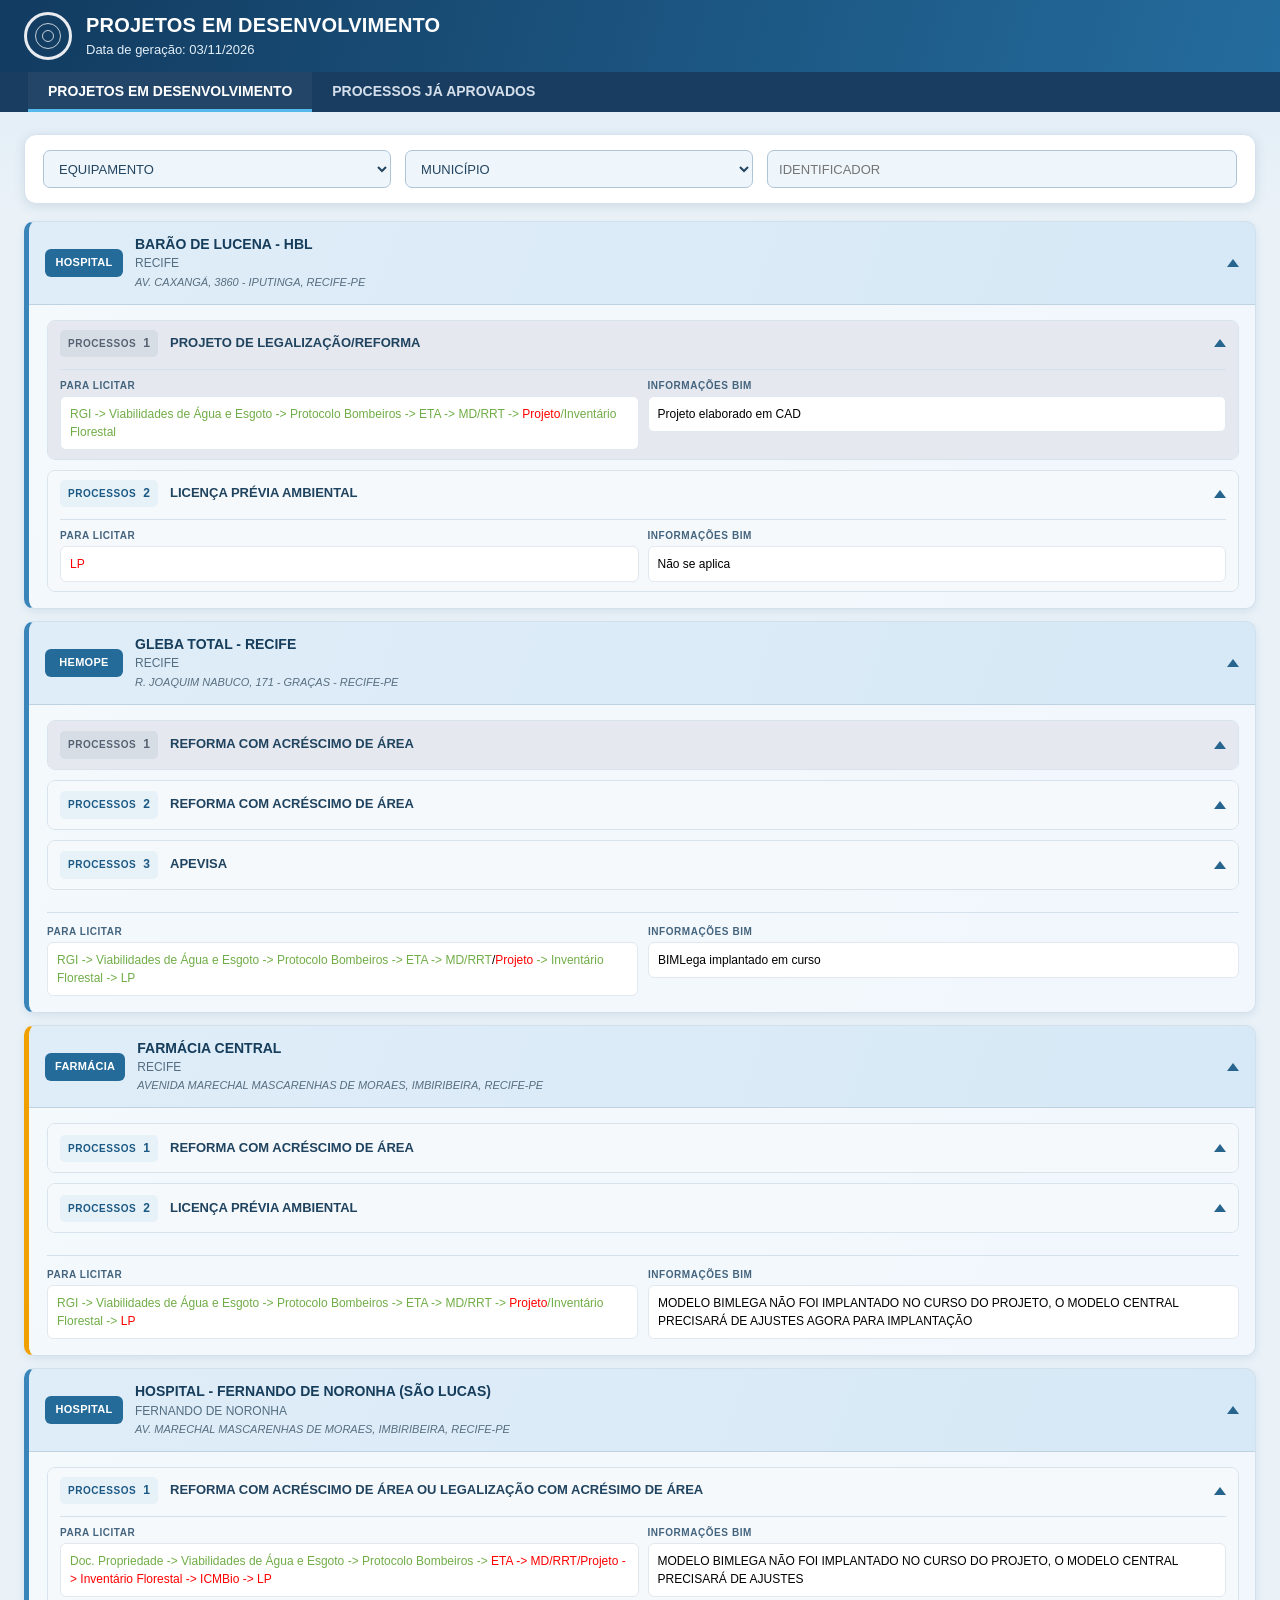
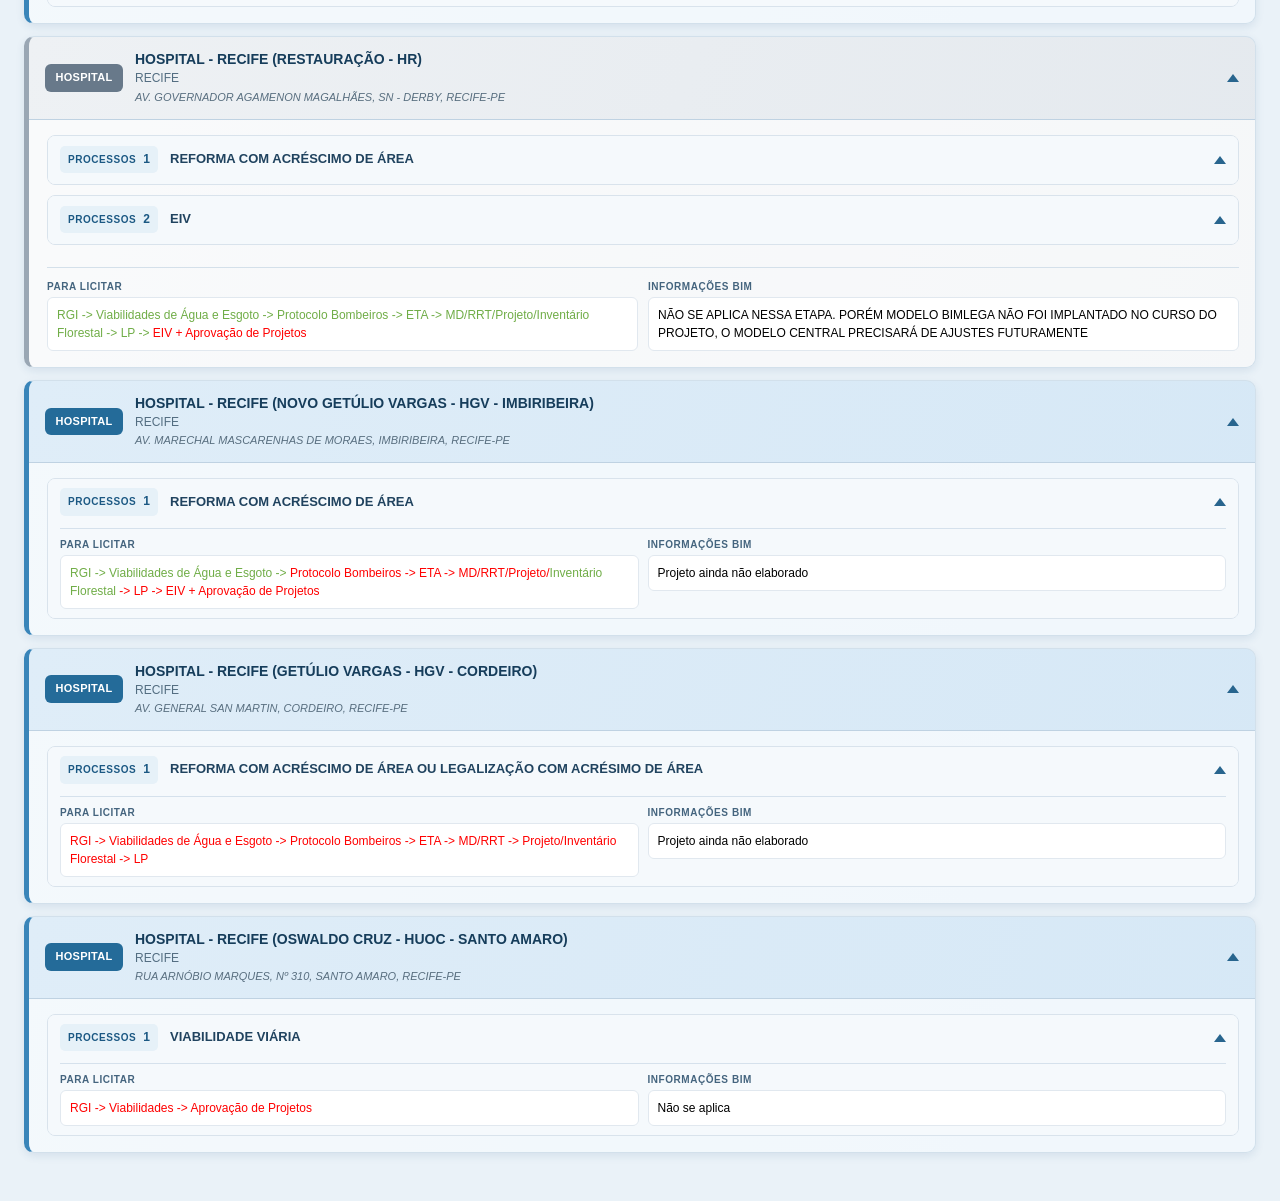
==== commit 3b5e01b8: "Update print statement from 'Hello' to 'Goodbye'" ====
--- a/index.html
+++ b/index.html
@@ -1,180 +1,190 @@
-<!DOCTYPE html>
-<html lang="pt-BR">
-  <head>
-    <meta charset="UTF-8" />
-    <meta name="viewport" content="width=device-width, initial-scale=1.0" />
-    <title>Nome do Seu Site</title>
-    <meta
-      name="description"
-      content="Landing page moderna e responsiva para site pessoal ou empresa."
-    />
-    <link rel="preconnect" href="https://fonts.googleapis.com" />
-    <link rel="preconnect" href="https://fonts.gstatic.com" crossorigin />
-    <link
-      href="https://fonts.googleapis.com/css2?family=Inter:wght@400;500;600;700;800&display=swap"
-      rel="stylesheet"
-    />
-    <link rel="stylesheet" href="styles.css" />
-  </head>
-  <body>
-    <header class="header">
-      <div class="container nav">
-        <a href="#" class="logo">SeuLogo</a>
+<!doctype html><html lang="pt-BR"><head><meta charset="utf-8"><meta name="viewport" content="width=device-width, initial-scale=1"><meta name="color-scheme" content="light"><title>PROJETOS EM DESENVOLVIMENTO</title>
+<style>
+:root{color-scheme:light;--navy:#123b60;--deep:#174b76;--blue:#226b9b;--sky:#63b5e5;--pale:#e5f1fb;--paper:#eaf2f8;--line:#c8d9e8;--ink:#183247;--muted:#667c8e;--shadow:0 3px 12px rgba(20,65,101,.12)}
+*{box-sizing:border-box}body{margin:0;min-height:100vh;background:linear-gradient(180deg,#dceaf5 0,#eaf2f8 210px,#eaf2f8 100%);color:var(--ink);font:14px/1.45 "Segoe UI",Arial,sans-serif}.topbar{display:flex;align-items:center;gap:14px;padding:12px 24px;background:linear-gradient(105deg,#123b60,#246c9d);color:white;box-shadow:0 3px 12px #163c5d40}.mark{width:48px;height:48px;flex:0 0 48px;border:3px solid rgba(255,255,255,.9);border-radius:50%;position:relative}.mark:before,.mark:after{content:"";position:absolute;border:1px solid rgba(255,255,255,.75);border-radius:50%;inset:8px}.mark:after{inset:15px}.brand{min-width:0;flex:1}.brand h1{margin:0;font-size:20px;line-height:1.2;font-weight:750;letter-spacing:.01em}.date{margin-top:4px;color:#e3eff8;font-size:13px}.tabs{display:flex;gap:0;align-items:stretch;min-height:40px;padding:0 28px;background:#193d60;color:#d4dfeb;overflow-x:auto;scrollbar-width:thin}.tab{padding:10px 20px 9px;border:0;border-bottom:3px solid transparent;background:transparent;color:inherit;font:600 14px "Segoe UI",Arial,sans-serif;white-space:nowrap;cursor:pointer}.tab:hover{background:#ffffff12;color:white}.tab[aria-selected=true]{border-bottom-color:#55b9eb;background:#ffffff0b;color:white;font-weight:750}.tab:focus-visible,select:focus-visible,input:focus-visible,summary:focus-visible{outline:3px solid #7dd3fc;outline-offset:2px}.wrap{max-width:1500px;margin:0 auto;padding:22px 24px 48px}.filters{display:grid;grid-template-columns:minmax(170px,1fr) minmax(190px,1fr) minmax(220px,1.35fr);gap:14px;margin-bottom:17px;padding:15px 18px;background:white;border:1px solid #d5e1ec;border-radius:12px;box-shadow:var(--shadow)}.filter select,.filter input{width:100%;height:38px;padding:8px 11px;border:1px solid #aec4d7;border-radius:7px;background:#eef5fb;color:#23455f;font:13px "Segoe UI",Arial,sans-serif}.panels{display:block}.panel{display:none}.panel.active{display:block}.cards{display:grid;gap:12px}.equip-card{overflow:hidden;border:1px solid #d2e0eb;border-left:5px solid #3985b9;border-radius:10px;background:linear-gradient(110deg,#dfedf8,#d6e8f6);box-shadow:0 3px 8px rgba(31,83,124,.10)}.equip-card.historical{border-left-color:#9aa7b4;background:linear-gradient(110deg,#eef1f4,#e4e9ee)}.equip-card.deadline{border-left-color:#f0a000}.equip-card[hidden]{display:none}summary{display:grid;grid-template-columns:auto minmax(0,1fr) auto;align-items:center;gap:12px;min-height:76px;padding:13px 16px;cursor:pointer;list-style:none}summary::-webkit-details-marker{display:none}.kind{display:inline-flex;align-items:center;justify-content:center;min-width:78px;padding:6px 10px;border-radius:6px;background:#246b99;color:#fff;text-align:center;font-size:11px;font-weight:750;letter-spacing:.025em}.historical .kind{background:#68798a}.card-title{margin:0;color:#163d5b;font-size:14px;line-height:1.3;font-weight:750}.meta{margin-top:2px;color:#536d81;font-size:12px}.address{margin-top:2px;color:#586e7f;font-size:11px;font-style:italic}.chevron{width:0;height:0;border-left:6px solid transparent;border-right:6px solid transparent;border-top:8px solid #28658e;transition:transform .15s}.equip-card[open] .chevron{transform:rotate(180deg)}.card-body{padding:3px 16px 16px 18px;border-top:1px solid #bfd2e2;background:rgba(255,255,255,.66)}.processes{display:grid;gap:10px;padding-top:12px}.process-card{overflow:hidden;border:1px solid #d9e3ec;border-radius:8px;background:#fff}.process-card summary{min-height:48px;grid-template-columns:auto minmax(0,1fr) auto;padding:9px 12px;background:#f5f9fc}.process-number{display:flex;align-items:center;gap:7px;padding:5px 8px;border-radius:5px;background:#e6f1f8;color:#1b5883}.process-number .field-label{margin:0;color:#1b5883}.process-number strong{font-size:12px}.process-name{margin:0;color:#20435f;font-size:13px;font-weight:700}.process-card .chevron{width:0;height:0}.process-fields{display:grid;grid-template-columns:repeat(2,minmax(0,1fr));gap:10px;padding:12px}.data-field{min-width:0}.field-label{display:block;margin:0 0 4px;color:#44647e;font-size:10px;line-height:1.3;font-weight:750;letter-spacing:.055em;text-transform:uppercase}.field-value{min-height:35px;padding:8px 9px;border:1px solid #e1e8ef;border-radius:6px;color:#273e51;font-size:12px;line-height:1.5;white-space:pre-wrap;overflow-wrap:anywhere}.group-fields{display:grid;grid-template-columns:repeat(2,minmax(0,1fr));gap:10px;margin-top:12px;padding-top:12px;border-top:1px solid #d4e0ea}.empty{display:none}.panel:not(.active){display:none}
+.process-quick{grid-column:1/-1;display:grid;grid-template-columns:repeat(2,minmax(0,1fr));gap:9px;width:100%;padding-top:9px;border-top:1px solid #d5e1ec}.process-quick .data-field{min-width:0}.process-quick .field-value{background-color:#fff!important}.process-card.historical-process>summary{background:#e5e9ef;color:#566273}.process-card.historical-process .process-number{background:#d6dde4;color:#566273}.process-card.historical-process .process-number .field-label{color:#566273}.process-quick .field-value,.process-quick .field-value span{font-weight:400!important}@media(max-width:700px){.topbar{padding:11px 14px}.mark{width:40px;height:40px;flex-basis:40px}.brand h1{font-size:16px}.date{font-size:11px}.tabs{padding:0 8px}.tab{padding:10px 13px;font-size:12px}.wrap{padding:14px 11px 30px}.filters{grid-template-columns:1fr;gap:9px;padding:12px}.filters .filter:first-child,.filters .filter:nth-child(2){min-width:0}summary{grid-template-columns:auto minmax(0,1fr) auto;gap:9px;padding:11px 9px}.kind{min-width:67px;padding:5px 7px;font-size:10px}.card-title{font-size:12px}.meta,.address{font-size:10px}.card-body{padding:3px 8px 10px}.process-card summary{padding:8px}.process-quick{grid-template-columns:1fr;gap:7px}.process-fields,.group-fields{grid-template-columns:1fr;gap:8px;padding:9px}}
+@media print{@page{size:A4 portrait;margin:10mm}body{background:#fff!important}.topbar{padding:8px 0;background:#174b76!important;print-color-adjust:exact;-webkit-print-color-adjust:exact}.mark{display:none}.tabs,.filters{display:none}.wrap{max-width:none;padding:8mm 0}.panel{display:block!important;page-break-after:always}.equip-card{break-inside:avoid;box-shadow:none;background:#eef5fb!important;print-color-adjust:exact;-webkit-print-color-adjust:exact}.equip-card:not([open]) .card-body{display:block}.equip-card summary{padding:7px 10px;min-height:0}.process-card{break-inside:avoid}.process-card:not([open]) .process-fields{display:grid}.process-card summary{padding:6px 9px}.field-value{print-color-adjust:exact;-webkit-print-color-adjust:exact}}
+</style></head><body>
+<header class="topbar"><div class="mark" aria-hidden="true"></div><div class="brand"><h1>PROJETOS EM DESENVOLVIMENTO</h1><div class="date">Data de gera&#231;&#227;o: 03/11/2026</div></div></header><nav class="tabs" role="tablist">
+<button class="tab" type="button" role="tab" id="tab-1" aria-controls="panel-1" aria-selected="true" onclick="showSheet(1)">PROJETOS EM DESENVOLVIMENTO</button>
+<button class="tab" type="button" role="tab" id="tab-2" aria-controls="panel-2" aria-selected="false" onclick="showSheet(2)">PROCESSOS J&#193; APROVADOS</button>
+</nav><main class="wrap"><div class="filters"><div class="filter"><select id="filter-equipment" aria-label="EQUIPAMENTO"><option value="">EQUIPAMENTO</option>
+<option value="HOSPITAL">HOSPITAL</option>
+<option value="HEMOPE">HEMOPE</option>
+<option value="FARM&#193;CIA">FARM&#193;CIA</option>
+</select></div><div class="filter"><select id="filter-municipality" aria-label="MUNIC&#205;PIO"><option value="">MUNIC&#205;PIO</option>
+<option value="RECIFE">RECIFE</option>
+<option value="FERNANDO DE NORONHA">FERNANDO DE NORONHA</option>
+</select></div><div class="filter"><input id="filter-search" type="search" aria-label="IDENTIFICADOR" placeholder="IDENTIFICADOR"></div></div>
+<section class="panel active" id="panel-1" role="tabpanel" aria-labelledby="tab-1"><div class="cards">
+<details class="equip-card" open data-equipment="HOSPITAL" data-municipality="RECIFE" data-search="HOSPITAL RECIFE AV. CAXANG&#193;, 3860 - IPUTINGA, RECIFE-PE BAR&#195;O DE LUCENA - HBL AV. CAXANG&#193;, 3860 - IPUTINGA, RECIFE-PE 1 PROJETO DE LEGALIZA&#199;&#195;O/REFORMA Reingressar ap&#243;s LP EM STAND BY Sem exig&#234;ncia PROJETO INDEFERIDO, AGUARDANDO LIBERA&#199;&#195;O DA LP RGI -&gt; Viabilidades de &#193;gua e Esgoto -&gt; Protocolo Bombeiros -&gt; ETA -&gt; MD/RRT -&gt; Projeto/Invent&#225;rio Florestal  Projeto elaborado em CAD BAR&#195;O DE LUCENA - HBL AV. CAXANG&#193;, 3860 - IPUTINGA, RECIFE-PE 2 LICEN&#199;A PR&#201;VIA AMBIENTAL 8042813926 Preparando documenta&#231;&#227;o para exig&#234;ncia Projeto arquitet&#244;nico completo + Viabilidade de &#225;gua e esgoto + Memorial justificativo do que &#233; o processo 10.11.2026 LP N&#227;o se aplica"><summary><span class="kind">HOSPITAL</span><div class="identity"><h2 class="card-title">BAR&#195;O DE LUCENA - HBL</h2><div class="meta">RECIFE</div><div class="address">AV. CAXANG&#193;, 3860 - IPUTINGA, RECIFE-PE</div></div><span class="chevron" aria-hidden="true"></span></summary><div class="card-body"><div class="processes">
+<details class="process-card historical-process"><summary><span class="process-number"><span class="field-label">PROCESSOS</span><strong>1</strong></span><h3 class="process-name">PROJETO DE LEGALIZA&#199;&#195;O/REFORMA</h3><span class="chevron" aria-hidden="true"></span><div class="process-quick"><div class="data-field"><span class="field-label">PARA LICITAR</span><div class="field-value" style="background-color:#FFFFFF"><span style="color:#70AD47">RGI -&gt; Viabilidades de &#193;gua e Esgoto -&gt; Protocolo Bombeiros -&gt; ETA -&gt; MD/RRT -&gt;</span><span style="color:#000000"> </span><span style="color:#FF0000">Projeto</span><span style="color:#70AD47">/Invent&#225;rio Florestal </span></div></div><div class="data-field"><span class="field-label">INFORMA&#199;&#213;ES BIM</span><div class="field-value" style="background-color:#FFFFFF"><span style="color:#000000">Projeto elaborado em CAD</span></div></div></div></summary><div class="process-fields">
+<div class="data-field"><span class="field-label">PROTOCOLO</span><div class="field-value" style="background-color:#CCCCCC"><span style="color:#000000">Reingressar ap&#243;s LP</span></div></div>
+<div class="data-field"><span class="field-label">ETAPA DE ELABORA&#199;&#195;O</span><div class="field-value" style="background-color:#CCCCCC"><span style="color:#000000">EM STAND BY</span></div></div>
+<div class="data-field"><span class="field-label">EXIG&#202;NCIAS DO INGRESSO</span><div class="field-value" style="background-color:#CCCCCC"><span style="color:#000000">Sem exig&#234;ncia</span></div></div>
+<div class="data-field"><span class="field-label">PRAZO PARA CONCLUS&#195;O</span><div class="field-value" style="background-color:#CCCCCC"><span style="color:#000000">PROJETO INDEFERIDO, AGUARDANDO LIBERA&#199;&#195;O DA LP</span></div></div>
 
-        <button class="menu-toggle" aria-label="Abrir menu">
-          <span></span>
-          <span></span>
-          <span></span>
-        </button>
 
-        <nav class="nav-menu">
-          <a href="#inicio">Início</a>
-          <a href="#sobre">Sobre</a>
-          <a href="#servicos">Serviços</a>
-          <a href="#contato">Contato</a>
-          <a href="#contato" class="btn btn-primary">Fale conosco</a>
-        </nav>
-      </div>
-    </header>
+</div></details>
+<details class="process-card"><summary><span class="process-number"><span class="field-label">PROCESSOS</span><strong>2</strong></span><h3 class="process-name">LICEN&#199;A PR&#201;VIA AMBIENTAL</h3><span class="chevron" aria-hidden="true"></span><div class="process-quick"><div class="data-field"><span class="field-label">PARA LICITAR</span><div class="field-value" style="background-color:#FFFFFF"><span style="font-weight:700;color:#FF0000">LP</span></div></div><div class="data-field"><span class="field-label">INFORMA&#199;&#213;ES BIM</span><div class="field-value" style="background-color:#FFFFFF"><span style="color:#000000">N&#227;o se aplica</span></div></div></div></summary><div class="process-fields">
+<div class="data-field"><span class="field-label">PROTOCOLO</span><div class="field-value" style="background-color:#FFFFFF"><span style="color:#000000">8042813926</span></div></div>
+<div class="data-field"><span class="field-label">ETAPA DE ELABORA&#199;&#195;O</span><div class="field-value" style="background-color:#FFFFFF"><span style="color:#000000">Preparando documenta&#231;&#227;o para exig&#234;ncia</span></div></div>
+<div class="data-field"><span class="field-label">EXIG&#202;NCIAS DO INGRESSO</span><div class="field-value" style="background-color:#FFFFFF"><span style="color:#000000">Projeto arquitet&#244;nico completo + Viabilidade de &#225;gua e esgoto + Memorial justificativo do que &#233; o processo</span></div></div>
+<div class="data-field"><span class="field-label">PRAZO PARA CONCLUS&#195;O</span><div class="field-value" style="background-color:#FBBC04"><span style="color:#000000">10.11.2026</span></div></div>
 
-    <main>
-      <section id="inicio" class="hero">
-        <div class="container hero-content">
-          <div class="hero-text">
-            <span class="eyebrow">Sua marca, em destaque</span>
-            <h1>Crie uma presença digital que converte.</h1>
-            <p>
-              Soluções modernas para quem quer atrair clientes, transmitir
-              confiança e vender melhor na internet.
-            </p>
 
-            <div class="hero-actions">
-              <a href="#contato" class="btn btn-primary">Solicitar orçamento</a>
-              <a href="#servicos" class="btn btn-secondary">Ver serviços</a>
-            </div>
+</div></details>
+</div></details>
+<details class="equip-card" open data-equipment="HEMOPE" data-municipality="RECIFE" data-search="HEMOPE RECIFE R. JOAQUIM NABUCO, 171 - GRA&#199;AS - RECIFE-PE GLEBA TOTAL - RECIFE R. JOAQUIM NABUCO, 171 - GRA&#199;AS - RECIFE-PE 1 REFORMA COM ACR&#201;SCIMO DE &#193;REA 8043533026 Indeferido por decurso de prazo ----- ----- RGI -&gt; Viabilidades de &#193;gua e Esgoto -&gt; Protocolo Bombeiros -&gt; ETA -&gt; MD/RRT/Projeto -&gt; Invent&#225;rio Florestal -&gt; LP BIMLega implantado em curso GLEBA TOTAL - RECIFE 
+ R. JOAQUIM NABUCO, 171 - GRA&#199;AS - RECIFE-PE 2 REFORMA COM ACR&#201;SCIMO DE &#193;REA 8051800326 Elaborando projetos para ingresso Em an&#225;lise pela Prefeitura do Recife ----- RGI -&gt; Viabilidades de &#193;gua e Esgoto -&gt; Protocolo Bombeiros -&gt; ETA -&gt; MD/RRT/Projeto -&gt; Invent&#225;rio Florestal -&gt; LP BIMLega implantado em curso BLOCO A - RECIFE R. JOAQUIM NABUCO, 171 - GRA&#199;AS - RECIFE-PE 3 APEVISA ------- Enviado para an&#225;lise em 19/10/2026 EM AN&#193;LISE PELA APEVISA SEM PREVIS&#195;O RGI -&gt; Viabilidades de &#193;gua e Esgoto -&gt; Protocolo Bombeiros -&gt; ETA -&gt; MD/RRT/Projeto -&gt; Invent&#225;rio Florestal -&gt; LP BIMLega implantado em curso"><summary><span class="kind">HEMOPE</span><div class="identity"><h2 class="card-title">GLEBA TOTAL - RECIFE</h2><div class="meta">RECIFE</div><div class="address">R. JOAQUIM NABUCO, 171 - GRA&#199;AS - RECIFE-PE</div></div><span class="chevron" aria-hidden="true"></span></summary><div class="card-body"><div class="processes">
+<details class="process-card historical-process"><summary><span class="process-number"><span class="field-label">PROCESSOS</span><strong>1</strong></span><h3 class="process-name">REFORMA COM ACR&#201;SCIMO DE &#193;REA</h3><span class="chevron" aria-hidden="true"></span></summary><div class="process-fields">
+<div class="data-field"><span class="field-label">IDENTIFICADOR</span><div class="field-value" style="background-color:#CCCCCC"><span style="color:#000000">GLEBA TOTAL - RECIFE</span></div></div>
+<div class="data-field"><span class="field-label">PROTOCOLO</span><div class="field-value" style="background-color:#CCCCCC"><span style="color:#000000">8043533026</span></div></div>
+<div class="data-field"><span class="field-label">ETAPA DE ELABORA&#199;&#195;O</span><div class="field-value" style="background-color:#CCCCCC"><span style="color:#000000">Indeferido por decurso de prazo</span></div></div>
+<div class="data-field"><span class="field-label">EXIG&#202;NCIAS DO INGRESSO</span><div class="field-value" style="background-color:#CCCCCC"><span style="color:#000000">-----</span></div></div>
+<div class="data-field"><span class="field-label">PRAZO PARA CONCLUS&#195;O</span><div class="field-value" style="background-color:#CCCCCC"><span style="color:#000000">-----</span></div></div>
+</div></details>
+<details class="process-card"><summary><span class="process-number"><span class="field-label">PROCESSOS</span><strong>2</strong></span><h3 class="process-name">REFORMA COM ACR&#201;SCIMO DE &#193;REA</h3><span class="chevron" aria-hidden="true"></span></summary><div class="process-fields">
+<div class="data-field"><span class="field-label">IDENTIFICADOR</span><div class="field-value" style="background-color:#FFFFFF"><span style="color:#000000">GLEBA TOTAL - RECIFE 
+</span></div></div>
+<div class="data-field"><span class="field-label">PROTOCOLO</span><div class="field-value" style="background-color:#FFFFFF"><span style="color:#000000">8051800326</span></div></div>
+<div class="data-field"><span class="field-label">ETAPA DE ELABORA&#199;&#195;O</span><div class="field-value" style="background-color:#FFFFFF"><span style="color:#000000">Elaborando projetos para ingresso</span></div></div>
+<div class="data-field"><span class="field-label">EXIG&#202;NCIAS DO INGRESSO</span><div class="field-value" style="background-color:#FFFFFF"><span style="color:#000000">Em an&#225;lise pela Prefeitura do Recife</span></div></div>
+<div class="data-field"><span class="field-label">PRAZO PARA CONCLUS&#195;O</span><div class="field-value" style="background-color:#FFFFFF"><span style="color:#000000">-----</span></div></div>
+</div></details>
+<details class="process-card"><summary><span class="process-number"><span class="field-label">PROCESSOS</span><strong>3</strong></span><h3 class="process-name">APEVISA</h3><span class="chevron" aria-hidden="true"></span></summary><div class="process-fields">
+<div class="data-field"><span class="field-label">IDENTIFICADOR</span><div class="field-value" style="background-color:#FFFFFF"><span style="color:#000000">BLOCO A - RECIFE</span></div></div>
+<div class="data-field"><span class="field-label">PROTOCOLO</span><div class="field-value" style="background-color:#FFFFFF"><span style="color:#000000">-------</span></div></div>
+<div class="data-field"><span class="field-label">ETAPA DE ELABORA&#199;&#195;O</span><div class="field-value" style="background-color:#FFFFFF"><span style="color:#000000">Enviado para an&#225;lise em 19/10/2026</span></div></div>
+<div class="data-field"><span class="field-label">EXIG&#202;NCIAS DO INGRESSO</span><div class="field-value" style="background-color:#FFFFFF"><span style="color:#000000">EM AN&#193;LISE PELA APEVISA</span></div></div>
+<div class="data-field"><span class="field-label">PRAZO PARA CONCLUS&#195;O</span><div class="field-value" style="background-color:#FFFFFF"><span style="color:#000000">SEM PREVIS&#195;O</span></div></div>
+</div></details>
+<div class="group-fields">
+<div class="data-field"><span class="field-label">PARA LICITAR</span><div class="field-value" style="background-color:#FFFFFF"><span style="color:#70AD47">RGI -&gt; Viabilidades de &#193;gua e Esgoto -&gt; Protocolo Bombeiros -&gt; ETA -&gt; MD/RRT</span><span style="color:#000000">/</span><span style="color:#FF0000">Projeto</span><span style="color:#000000"> </span><span style="color:#70AD47">-&gt; Invent&#225;rio Florestal -&gt; LP</span></div></div>
+<div class="data-field"><span class="field-label">INFORMA&#199;&#213;ES BIM</span><div class="field-value" style="background-color:#FFFFFF"><span style="color:#000000">BIMLega implantado em curso</span></div></div>
+</div>
+</div></details>
+<details class="equip-card deadline" open data-equipment="FARM&#193;CIA" data-municipality="RECIFE" data-search="FARM&#193;CIA RECIFE AVENIDA MARECHAL MASCARENHAS DE MORAES, IMBIRIBEIRA, RECIFE-PE FARM&#193;CIA CENTRAL AVENIDA MARECHAL MASCARENHAS DE MORAES, IMBIRIBEIRA, RECIFE-PE 1 REFORMA COM ACR&#201;SCIMO DE &#193;REA ------- Preparando plantas de implanta&#231;&#227;o ap&#243;s a defini&#231;&#227;o da poligonal pela SEDUH ----- 04/11/2026 RGI -&gt; Viabilidades de &#193;gua e Esgoto -&gt; Protocolo Bombeiros -&gt; ETA -&gt; MD/RRT -&gt; Projeto/Invent&#225;rio Florestal -&gt; LP MODELO BIMLEGA N&#195;O FOI IMPLANTADO NO CURSO DO PROJETO, O MODELO CENTRAL PRECISAR&#193; DE AJUSTES AGORA PARA IMPLANTA&#199;&#195;O FARM&#193;CIA CENTRAL AVENIDA MARECHAL MASCARENHAS DE MORAES, IMBIRIBEIRA, RECIFE-PE 2 LICEN&#199;A PR&#201;VIA AMBIENTAL 8051690326 Aguardando an&#225;lise pela Prefeitura do Recife Em an&#225;lise pela Prefeitura do Recife ----- RGI -&gt; Viabilidades de &#193;gua e Esgoto -&gt; Protocolo Bombeiros -&gt; ETA -&gt; MD/RRT -&gt; Projeto/Invent&#225;rio Florestal -&gt; LP MODELO BIMLEGA N&#195;O FOI IMPLANTADO NO CURSO DO PROJETO, O MODELO CENTRAL PRECISAR&#193; DE AJUSTES AGORA PARA IMPLANTA&#199;&#195;O"><summary><span class="kind">FARM&#193;CIA</span><div class="identity"><h2 class="card-title">FARM&#193;CIA CENTRAL</h2><div class="meta">RECIFE</div><div class="address">AVENIDA MARECHAL MASCARENHAS DE MORAES, IMBIRIBEIRA, RECIFE-PE</div></div><span class="chevron" aria-hidden="true"></span></summary><div class="card-body"><div class="processes">
+<details class="process-card"><summary><span class="process-number"><span class="field-label">PROCESSOS</span><strong>1</strong></span><h3 class="process-name">REFORMA COM ACR&#201;SCIMO DE &#193;REA</h3><span class="chevron" aria-hidden="true"></span></summary><div class="process-fields">
+<div class="data-field"><span class="field-label">PROTOCOLO</span><div class="field-value" style="background-color:#FFFFFF"><span style="color:#000000">-------</span></div></div>
+<div class="data-field"><span class="field-label">ETAPA DE ELABORA&#199;&#195;O</span><div class="field-value" style="background-color:#FFFFFF"><span style="color:#000000">Preparando plantas de implanta&#231;&#227;o ap&#243;s a defini&#231;&#227;o da poligonal pela SEDUH</span></div></div>
+<div class="data-field"><span class="field-label">EXIG&#202;NCIAS DO INGRESSO</span><div class="field-value" style="background-color:#FFFFFF"><span style="color:#000000">-----</span></div></div>
+<div class="data-field"><span class="field-label">PRAZO PARA CONCLUS&#195;O</span><div class="field-value" style="background-color:#FBBC04"><span style="color:#000000">04/11/2026</span></div></div>
+</div></details>
+<details class="process-card"><summary><span class="process-number"><span class="field-label">PROCESSOS</span><strong>2</strong></span><h3 class="process-name">LICEN&#199;A PR&#201;VIA AMBIENTAL</h3><span class="chevron" aria-hidden="true"></span></summary><div class="process-fields">
+<div class="data-field"><span class="field-label">PROTOCOLO</span><div class="field-value" style="background-color:#FFFFFF"><span style="color:#000000">8051690326</span></div></div>
+<div class="data-field"><span class="field-label">ETAPA DE ELABORA&#199;&#195;O</span><div class="field-value" style="background-color:#FFFFFF"><span style="color:#000000">Aguardando an&#225;lise pela Prefeitura do Recife</span></div></div>
+<div class="data-field"><span class="field-label">EXIG&#202;NCIAS DO INGRESSO</span><div class="field-value" style="background-color:#FFFFFF"><span style="color:#000000">Em an&#225;lise pela Prefeitura do Recife</span></div></div>
+<div class="data-field"><span class="field-label">PRAZO PARA CONCLUS&#195;O</span><div class="field-value" style="background-color:#FFFFFF"><span style="color:#000000">-----</span></div></div>
+</div></details>
+<div class="group-fields">
+<div class="data-field"><span class="field-label">PARA LICITAR</span><div class="field-value" style="background-color:#FFFFFF"><span style="color:#70AD47">RGI -&gt; Viabilidades de &#193;gua e Esgoto -&gt; Protocolo Bombeiros -&gt; ETA -&gt; MD/RRT -&gt; </span><span style="color:#FF0000">Projeto</span><span style="color:#70AD47">/Invent&#225;rio Florestal -&gt;</span><span style="color:#000000"> </span><span style="color:#FF0000">LP</span></div></div>
+<div class="data-field"><span class="field-label">INFORMA&#199;&#213;ES BIM</span><div class="field-value" style="background-color:#FFFFFF"><span style="color:#000000">MODELO BIMLEGA N&#195;O FOI IMPLANTADO NO CURSO DO PROJETO, O MODELO CENTRAL PRECISAR&#193; DE AJUSTES AGORA PARA IMPLANTA&#199;&#195;O</span></div></div>
+</div>
+</div></details>
+<details class="equip-card" open data-equipment="HOSPITAL" data-municipality="FERNANDO DE NORONHA" data-search="HOSPITAL FERNANDO DE NORONHA AV. MARECHAL MASCARENHAS DE MORAES, IMBIRIBEIRA, RECIFE-PE HOSPITAL - FERNANDO DE NORONHA (S&#195;O LUCAS) AV. MARECHAL MASCARENHAS DE MORAES, IMBIRIBEIRA, RECIFE-PE 1 REFORMA COM ACR&#201;SCIMO DE &#193;REA OU LEGALIZA&#199;&#195;O COM ACR&#201;SIMO DE &#193;REA ------- Aguardando conclus&#227;o do projeto pela equipe ----- 10 DIAS &#218;TEIS AP&#211;S O RECEBIMENTO Doc. Propriedade -&gt; Viabilidades de &#193;gua e Esgoto -&gt; Protocolo Bombeiros -&gt; ETA -&gt; MD/RRT/Projeto -&gt; Invent&#225;rio Florestal -&gt; ICMBio -&gt; LP MODELO BIMLEGA N&#195;O FOI IMPLANTADO NO CURSO DO PROJETO, O MODELO CENTRAL PRECISAR&#193; DE AJUSTES"><summary><span class="kind">HOSPITAL</span><div class="identity"><h2 class="card-title">HOSPITAL - FERNANDO DE NORONHA (S&#195;O LUCAS)</h2><div class="meta">FERNANDO DE NORONHA</div><div class="address">AV. MARECHAL MASCARENHAS DE MORAES, IMBIRIBEIRA, RECIFE-PE</div></div><span class="chevron" aria-hidden="true"></span></summary><div class="card-body"><div class="processes">
+<details class="process-card"><summary><span class="process-number"><span class="field-label">PROCESSOS</span><strong>1</strong></span><h3 class="process-name">REFORMA COM ACR&#201;SCIMO DE &#193;REA OU LEGALIZA&#199;&#195;O COM ACR&#201;SIMO DE &#193;REA</h3><span class="chevron" aria-hidden="true"></span><div class="process-quick"><div class="data-field"><span class="field-label">PARA LICITAR</span><div class="field-value" style="background-color:#FFFFFF"><span style="color:#70AD47">Doc. Propriedade -&gt; Viabilidades de &#193;gua e Esgoto -&gt; Protocolo Bombeiros -&gt;</span><span style="color:#000000"> </span><span style="color:#FF0000">ETA -&gt; MD/RRT/Projeto -&gt; Invent&#225;rio Florestal -&gt; ICMBio -&gt; LP</span></div></div><div class="data-field"><span class="field-label">INFORMA&#199;&#213;ES BIM</span><div class="field-value" style="background-color:#FFFFFF"><span style="color:#000000">MODELO BIMLEGA N&#195;O FOI IMPLANTADO NO CURSO DO PROJETO, O MODELO CENTRAL PRECISAR&#193; DE AJUSTES</span></div></div></div></summary><div class="process-fields">
+<div class="data-field"><span class="field-label">IDENTIFICADOR</span><div class="field-value" style="background-color:#FFFFFF"><span style="color:#000000">HOSPITAL - FERNANDO DE NORONHA (S&#195;O LUCAS)</span></div></div>
+<div class="data-field"><span class="field-label">PROTOCOLO</span><div class="field-value" style="background-color:#FFFFFF"><span style="color:#000000">-------</span></div></div>
+<div class="data-field"><span class="field-label">ETAPA DE ELABORA&#199;&#195;O</span><div class="field-value" style="background-color:#FFFFFF"><span style="color:#000000">Aguardando conclus&#227;o do projeto pela equipe</span></div></div>
+<div class="data-field"><span class="field-label">EXIG&#202;NCIAS DO INGRESSO</span><div class="field-value" style="background-color:#FFFFFF"><span style="color:#000000">-----</span></div></div>
+<div class="data-field"><span class="field-label">PRAZO PARA CONCLUS&#195;O</span><div class="field-value" style="background-color:#FFFFFF"><span style="color:#000000">10 DIAS &#218;TEIS AP&#211;S O RECEBIMENTO</span></div></div>
 
-            <ul class="hero-list">
-              <li>Design profissional</li>
-              <li>Site responsivo</li>
-              <li>Foco em conversão</li>
-            </ul>
-          </div>
 
-          <div class="hero-card">
-            <div class="card-box">
-              <span class="label">Resultado</span>
-              <h3>+180%</h3>
-              <p>Em engajamento e leads com estratégia digital.</p>
-            </div>
-          </div>
-        </div>
-      </section>
+</div></details>
+</div></details>
+<details class="equip-card historical" open data-equipment="HOSPITAL" data-municipality="RECIFE" data-search="HOSPITAL RECIFE AV. GOVERNADOR AGAMENON MAGALH&#195;ES, SN - DERBY, RECIFE-PE HOSPITAL - RECIFE (RESTAURA&#199;&#195;O - HR) AV. GOVERNADOR AGAMENON MAGALH&#195;ES, SN - DERBY, RECIFE-PE 1 REFORMA COM ACR&#201;SCIMO DE &#193;REA Reingressar ap&#243;s EIV EM STAND BY Sem exig&#234;ncia PROJETO INDEFERIDO AGUARDANDO APROVA&#199;&#195;O DO EIV RGI -&gt; Viabilidades de &#193;gua e Esgoto -&gt; Protocolo Bombeiros -&gt; ETA -&gt; MD/RRT/Projeto/Invent&#225;rio Florestal -&gt; LP -&gt; EIV + Aprova&#231;&#227;o de Projetos N&#195;O SE APLICA NESSA ETAPA. POR&#201;M MODELO BIMLEGA N&#195;O FOI IMPLANTADO NO CURSO DO PROJETO, O MODELO CENTRAL PRECISAR&#193; DE AJUSTES FUTURAMENTE HOSPITAL - RECIFE (RESTAURA&#199;&#195;O - HR) AV. GOVERNADOR AGAMENON MAGALH&#195;ES, SN - DERBY, RECIFE-PE 2 EIV 8020054826 Aguardando an&#225;lise pela Prefeitura do Recife Em an&#225;lise pela Prefeitura do Recife PREVIS&#195;O PARA 1&#170; QUINZENA DE NOVEMBRO RGI -&gt; Viabilidades de &#193;gua e Esgoto -&gt; Protocolo Bombeiros -&gt; ETA -&gt; MD/RRT/Projeto/Invent&#225;rio Florestal -&gt; LP -&gt; EIV + Aprova&#231;&#227;o de Projetos N&#195;O SE APLICA NESSA ETAPA. POR&#201;M MODELO BIMLEGA N&#195;O FOI IMPLANTADO NO CURSO DO PROJETO, O MODELO CENTRAL PRECISAR&#193; DE AJUSTES FUTURAMENTE"><summary><span class="kind">HOSPITAL</span><div class="identity"><h2 class="card-title">HOSPITAL - RECIFE (RESTAURA&#199;&#195;O - HR)</h2><div class="meta">RECIFE</div><div class="address">AV. GOVERNADOR AGAMENON MAGALH&#195;ES, SN - DERBY, RECIFE-PE</div></div><span class="chevron" aria-hidden="true"></span></summary><div class="card-body"><div class="processes">
+<details class="process-card"><summary><span class="process-number"><span class="field-label">PROCESSOS</span><strong>1</strong></span><h3 class="process-name">REFORMA COM ACR&#201;SCIMO DE &#193;REA</h3><span class="chevron" aria-hidden="true"></span></summary><div class="process-fields">
+<div class="data-field"><span class="field-label">PROTOCOLO</span><div class="field-value" style="background-color:#CCCCCC"><span style="color:#000000">Reingressar ap&#243;s EIV</span></div></div>
+<div class="data-field"><span class="field-label">ETAPA DE ELABORA&#199;&#195;O</span><div class="field-value" style="background-color:#CCCCCC"><span style="color:#000000">EM STAND BY</span></div></div>
+<div class="data-field"><span class="field-label">EXIG&#202;NCIAS DO INGRESSO</span><div class="field-value" style="background-color:#CCCCCC"><span style="color:#000000">Sem exig&#234;ncia</span></div></div>
+<div class="data-field"><span class="field-label">PRAZO PARA CONCLUS&#195;O</span><div class="field-value" style="background-color:#CCCCCC"><span style="color:#000000">PROJETO INDEFERIDO AGUARDANDO APROVA&#199;&#195;O DO EIV</span></div></div>
+</div></details>
+<details class="process-card"><summary><span class="process-number"><span class="field-label">PROCESSOS</span><strong>2</strong></span><h3 class="process-name">EIV</h3><span class="chevron" aria-hidden="true"></span></summary><div class="process-fields">
+<div class="data-field"><span class="field-label">PROTOCOLO</span><div class="field-value" style="background-color:#FFFFFF"><span style="color:#000000">8020054826</span></div></div>
+<div class="data-field"><span class="field-label">ETAPA DE ELABORA&#199;&#195;O</span><div class="field-value" style="background-color:#FFFFFF"><span style="color:#000000">Aguardando an&#225;lise pela Prefeitura do Recife</span></div></div>
+<div class="data-field"><span class="field-label">EXIG&#202;NCIAS DO INGRESSO</span><div class="field-value" style="background-color:#FFFFFF"><span style="color:#000000">Em an&#225;lise pela Prefeitura do Recife</span></div></div>
+<div class="data-field"><span class="field-label">PRAZO PARA CONCLUS&#195;O</span><div class="field-value" style="background-color:#FFFFFF"><span style="color:#000000">PREVIS&#195;O PARA 1&#170; QUINZENA DE NOVEMBRO</span></div></div>
+</div></details>
+<div class="group-fields">
+<div class="data-field"><span class="field-label">PARA LICITAR</span><div class="field-value" style="background-color:#FFFFFF"><span style="color:#70AD47">RGI -&gt; Viabilidades de &#193;gua e Esgoto -&gt; Protocolo Bombeiros -&gt; ETA -&gt; MD/RRT/Projeto/Invent&#225;rio Florestal -&gt; LP -&gt; </span><span style="color:#FF0000">EIV + Aprova&#231;&#227;o de Projetos</span></div></div>
+<div class="data-field"><span class="field-label">INFORMA&#199;&#213;ES BIM</span><div class="field-value" style="background-color:#FFFFFF"><span style="color:#000000">N&#195;O SE APLICA NESSA ETAPA. POR&#201;M MODELO BIMLEGA N&#195;O FOI IMPLANTADO NO CURSO DO PROJETO, O MODELO CENTRAL PRECISAR&#193; DE AJUSTES FUTURAMENTE</span></div></div>
+</div>
+</div></details>
+<details class="equip-card" open data-equipment="HOSPITAL" data-municipality="RECIFE" data-search="HOSPITAL RECIFE AV. MARECHAL MASCARENHAS DE MORAES, IMBIRIBEIRA, RECIFE-PE HOSPITAL - RECIFE (NOVO GET&#218;LIO VARGAS - HGV - IMBIRIBEIRA) AV. MARECHAL MASCARENHAS DE MORAES, IMBIRIBEIRA, RECIFE-PE 1 REFORMA COM ACR&#201;SCIMO DE &#193;REA ------- Aguardando defini&#231;&#245;es da gest&#227;o ----- Sem previs&#227;o RGI -&gt; Viabilidades de &#193;gua e Esgoto -&gt; Protocolo Bombeiros -&gt; ETA -&gt; MD/RRT/Projeto/Invent&#225;rio Florestal -&gt; LP -&gt; EIV + Aprova&#231;&#227;o de Projetos Projeto ainda n&#227;o elaborado"><summary><span class="kind">HOSPITAL</span><div class="identity"><h2 class="card-title">HOSPITAL - RECIFE (NOVO GET&#218;LIO VARGAS - HGV - IMBIRIBEIRA)</h2><div class="meta">RECIFE</div><div class="address">AV. MARECHAL MASCARENHAS DE MORAES, IMBIRIBEIRA, RECIFE-PE</div></div><span class="chevron" aria-hidden="true"></span></summary><div class="card-body"><div class="processes">
+<details class="process-card"><summary><span class="process-number"><span class="field-label">PROCESSOS</span><strong>1</strong></span><h3 class="process-name">REFORMA COM ACR&#201;SCIMO DE &#193;REA</h3><span class="chevron" aria-hidden="true"></span><div class="process-quick"><div class="data-field"><span class="field-label">PARA LICITAR</span><div class="field-value" style="background-color:#FFFFFF"><span style="color:#70AD47">RGI -&gt; Viabilidades de &#193;gua e Esgoto -&gt; </span><span style="color:#FF0000">Protocolo Bombeiros -&gt; ETA -&gt; MD/RRT/Projeto/</span><span style="color:#70AD47">Invent&#225;rio Florestal </span><span style="color:#FF0000">-&gt; LP -&gt; EIV + Aprova&#231;&#227;o de Projetos</span></div></div><div class="data-field"><span class="field-label">INFORMA&#199;&#213;ES BIM</span><div class="field-value" style="background-color:#FFFFFF"><span style="color:#000000">Projeto ainda n&#227;o elaborado</span></div></div></div></summary><div class="process-fields">
+<div class="data-field"><span class="field-label">IDENTIFICADOR</span><div class="field-value" style="background-color:#FFFFFF"><span style="color:#000000">HOSPITAL - RECIFE (NOVO GET&#218;LIO VARGAS - HGV - IMBIRIBEIRA)</span></div></div>
+<div class="data-field"><span class="field-label">PROTOCOLO</span><div class="field-value" style="background-color:#FFFFFF"><span style="color:#000000">-------</span></div></div>
+<div class="data-field"><span class="field-label">ETAPA DE ELABORA&#199;&#195;O</span><div class="field-value" style="background-color:#FFFFFF"><span style="color:#000000">Aguardando defini&#231;&#245;es da gest&#227;o</span></div></div>
+<div class="data-field"><span class="field-label">EXIG&#202;NCIAS DO INGRESSO</span><div class="field-value" style="background-color:#FFFFFF"><span style="color:#000000">-----</span></div></div>
+<div class="data-field"><span class="field-label">PRAZO PARA CONCLUS&#195;O</span><div class="field-value" style="background-color:#FFFFFF"><span style="color:#000000">Sem previs&#227;o</span></div></div>
 
-      <section id="sobre" class="section">
-        <div class="container">
-          <div class="section-heading">
-            <span class="eyebrow">Sobre</span>
-            <h2>Seu site precisa vender e gerar confiança.</h2>
-          </div>
 
-          <div class="about-grid">
-            <div class="about-text">
-              <p>
-                Lorem ipsum dolor sit amet, consectetur adipiscing elit. Integer
-                facilisis, nisl et feugiat tristique, est sapien lobortis augue,
-                eget volutpat mi erat id enim.
-              </p>
-              <p>
-                Ajudamos negócios a se destacarem com comunicação clara, design
-                moderno e experiência de usuário eficiente.
-              </p>
-            </div>
+</div></details>
+</div></details>
+<details class="equip-card" open data-equipment="HOSPITAL" data-municipality="RECIFE" data-search="HOSPITAL RECIFE AV. GENERAL SAN MARTIN, CORDEIRO, RECIFE-PE HOSPITAL - RECIFE (GET&#218;LIO VARGAS - HGV - CORDEIRO) AV. GENERAL SAN MARTIN, CORDEIRO, RECIFE-PE 1 REFORMA COM ACR&#201;SCIMO DE &#193;REA OU LEGALIZA&#199;&#195;O COM ACR&#201;SIMO DE &#193;REA ------- Plantas digitalizadas j&#225; fornecidas pela Prefeitura do Recife e implantadas no DOCS. Aguardando defini&#231;&#245;es da gest&#227;o. ----- Sem previs&#227;o RGI -&gt; Viabilidades de &#193;gua e Esgoto -&gt; Protocolo Bombeiros -&gt; ETA -&gt; MD/RRT -&gt; Projeto/Invent&#225;rio Florestal -&gt; LP Projeto ainda n&#227;o elaborado"><summary><span class="kind">HOSPITAL</span><div class="identity"><h2 class="card-title">HOSPITAL - RECIFE (GET&#218;LIO VARGAS - HGV - CORDEIRO)</h2><div class="meta">RECIFE</div><div class="address">AV. GENERAL SAN MARTIN, CORDEIRO, RECIFE-PE</div></div><span class="chevron" aria-hidden="true"></span></summary><div class="card-body"><div class="processes">
+<details class="process-card"><summary><span class="process-number"><span class="field-label">PROCESSOS</span><strong>1</strong></span><h3 class="process-name">REFORMA COM ACR&#201;SCIMO DE &#193;REA OU LEGALIZA&#199;&#195;O COM ACR&#201;SIMO DE &#193;REA</h3><span class="chevron" aria-hidden="true"></span><div class="process-quick"><div class="data-field"><span class="field-label">PARA LICITAR</span><div class="field-value" style="background-color:#FFFFFF"><span style="font-weight:700;color:#FF0000">RGI -&gt; Viabilidades de &#193;gua e Esgoto -&gt; Protocolo Bombeiros -&gt; ETA -&gt; MD/RRT -&gt; Projeto/Invent&#225;rio Florestal -&gt; LP</span></div></div><div class="data-field"><span class="field-label">INFORMA&#199;&#213;ES BIM</span><div class="field-value" style="background-color:#FFFFFF"><span style="color:#000000">Projeto ainda n&#227;o elaborado</span></div></div></div></summary><div class="process-fields">
+<div class="data-field"><span class="field-label">IDENTIFICADOR</span><div class="field-value" style="background-color:#FFFFFF"><span style="color:#000000">HOSPITAL - RECIFE (GET&#218;LIO VARGAS - HGV - CORDEIRO)</span></div></div>
+<div class="data-field"><span class="field-label">PROTOCOLO</span><div class="field-value" style="background-color:#FFFFFF"><span style="color:#000000">-------</span></div></div>
+<div class="data-field"><span class="field-label">ETAPA DE ELABORA&#199;&#195;O</span><div class="field-value" style="background-color:#FFFFFF"><span style="color:#000000">Plantas digitalizadas j&#225; fornecidas pela Prefeitura do Recife e implantadas no DOCS. Aguardando defini&#231;&#245;es da gest&#227;o.</span></div></div>
+<div class="data-field"><span class="field-label">EXIG&#202;NCIAS DO INGRESSO</span><div class="field-value" style="background-color:#FFFFFF"><span style="color:#000000">-----</span></div></div>
+<div class="data-field"><span class="field-label">PRAZO PARA CONCLUS&#195;O</span><div class="field-value" style="background-color:#FFFFFF"><span style="color:#000000">Sem previs&#227;o</span></div></div>
 
-            <div class="about-stats">
-              <div class="stat">
-                <strong>5+</strong>
-                <span>Anos de experiência</span>
-              </div>
-              <div class="stat">
-                <strong>120+</strong>
-                <span>Projetos entregues</span>
-              </div>
-              <div class="stat">
-                <strong>98%</strong>
-                <span>Satisfação dos clientes</span>
-              </div>
-            </div>
-          </div>
-        </div>
-      </section>
 
-      <section id="servicos" class="section section-alt">
-        <div class="container">
-          <div class="section-heading">
-            <span class="eyebrow">Serviços</span>
-            <h2>O que você pode ter no seu site</h2>
-          </div>
+</div></details>
+</div></details>
+<details class="equip-card" open data-equipment="HOSPITAL" data-municipality="RECIFE" data-search="HOSPITAL RECIFE RUA ARN&#211;BIO MARQUES, N&#186; 310, SANTO AMARO, RECIFE-PE HOSPITAL - RECIFE (OSWALDO CRUZ - HUOC - SANTO AMARO) RUA ARN&#211;BIO MARQUES, N&#186; 310, SANTO AMARO, RECIFE-PE 1 VIABILIDADE VI&#193;RIA 8049328926 Aguardando an&#225;lise do EIV pela Prefeitura do Recife EM AN&#193;LISE PELA PREFEITURA DO RECIFE Sem previs&#227;o RGI -&gt; Viabilidades -&gt; Aprova&#231;&#227;o de Projetos N&#227;o se aplica"><summary><span class="kind">HOSPITAL</span><div class="identity"><h2 class="card-title">HOSPITAL - RECIFE (OSWALDO CRUZ - HUOC - SANTO AMARO)</h2><div class="meta">RECIFE</div><div class="address">RUA ARN&#211;BIO MARQUES, N&#186; 310, SANTO AMARO, RECIFE-PE</div></div><span class="chevron" aria-hidden="true"></span></summary><div class="card-body"><div class="processes">
+<details class="process-card"><summary><span class="process-number"><span class="field-label">PROCESSOS</span><strong>1</strong></span><h3 class="process-name">VIABILIDADE VI&#193;RIA</h3><span class="chevron" aria-hidden="true"></span><div class="process-quick"><div class="data-field"><span class="field-label">PARA LICITAR</span><div class="field-value" style="background-color:#FFFFFF"><span style="font-weight:700;color:#FF0000">RGI -&gt; Viabilidades -&gt; Aprova&#231;&#227;o de Projetos</span></div></div><div class="data-field"><span class="field-label">INFORMA&#199;&#213;ES BIM</span><div class="field-value" style="background-color:#FFFFFF"><span style="color:#000000">N&#227;o se aplica</span></div></div></div></summary><div class="process-fields">
+<div class="data-field"><span class="field-label">IDENTIFICADOR</span><div class="field-value" style="background-color:#FFFFFF"><span style="color:#000000">HOSPITAL - RECIFE (OSWALDO CRUZ - HUOC - SANTO AMARO)</span></div></div>
+<div class="data-field"><span class="field-label">PROTOCOLO</span><div class="field-value" style="background-color:#FFFFFF"><span style="color:#000000">8049328926</span></div></div>
+<div class="data-field"><span class="field-label">ETAPA DE ELABORA&#199;&#195;O</span><div class="field-value" style="background-color:#FFFFFF"><span style="color:#000000">Aguardando an&#225;lise do EIV pela Prefeitura do Recife</span></div></div>
+<div class="data-field"><span class="field-label">EXIG&#202;NCIAS DO INGRESSO</span><div class="field-value" style="background-color:#FFFFFF"><span style="color:#000000">EM AN&#193;LISE PELA PREFEITURA DO RECIFE</span></div></div>
+<div class="data-field"><span class="field-label">PRAZO PARA CONCLUS&#195;O</span><div class="field-value" style="background-color:#FFFFFF"><span style="color:#000000">Sem previs&#227;o</span></div></div>
 
-          <div class="cards">
-            <article class="card">
-              <div class="icon">✦</div>
-              <h3>Landing Page</h3>
-              <p>Estrutura focada em conversão e captação de clientes.</p>
-            </article>
 
-            <article class="card">
-              <div class="icon">⚡</div>
-              <h3>Performance</h3>
-              <p>Layout rápido, leve e otimizado para celular e desktop.</p>
-            </article>
+</div></details>
+</div></details>
+</div></section>
+<section class="panel" id="panel-2" role="tabpanel" aria-labelledby="tab-2"><div class="cards">
+<details class="equip-card" open data-equipment="HOSPITAL" data-municipality="RECIFE" data-search="HOSPITAL RECIFE R. CASTRO ALVES, N 225, ENCRUZILHADA, RECIFE-PE HOPITAL - RECIFE (CISAM) R. CASTRO ALVES, N 225, ENCRUZILHADA, RECIFE-PE 1 PROJETO DE LEGALIZA&#199;&#195;O COM REFORMA DEFERIDO SOB O N&#186; 8061697225 SEPES - N&#218;CLEO DE LEGALIZA&#199;&#195;O 09/02/2027 EM OBRA EM OBRA PROJETO ELABORADO EM CAD"><summary><span class="kind">HOSPITAL</span><div class="identity"><h2 class="card-title">HOPITAL - RECIFE (CISAM)</h2><div class="meta">RECIFE</div><div class="address">R. CASTRO ALVES, N 225, ENCRUZILHADA, RECIFE-PE</div></div><span class="chevron" aria-hidden="true"></span></summary><div class="card-body"><div class="processes">
+<details class="process-card"><summary><span class="process-number"><span class="field-label">PROCESSOS</span><strong>1</strong></span><h3 class="process-name">PROJETO DE LEGALIZA&#199;&#195;O COM REFORMA</h3><span class="chevron" aria-hidden="true"></span><div class="process-quick"><div class="data-field"><span class="field-label">INFORMA&#199;&#213;ES BIM</span><div class="field-value" style="background-color:#B6D7A8"><span style="color:#000000">PROJETO ELABORADO EM CAD</span></div></div></div></summary><div class="process-fields">
+<div class="data-field"><span class="field-label">IDENTIFICADOR</span><div class="field-value" style="background-color:#B6D7A8"><span style="color:#000000">HOPITAL - RECIFE (CISAM)</span></div></div>
+<div class="data-field"><span class="field-label">PROTOCOLO DE APROVA&#199;&#195;O DO PROCESSO</span><div class="field-value" style="background-color:#B6D7A8"><span style="color:#000000">DEFERIDO SOB O N&#186; 8061697225</span></div></div>
+<div class="data-field"><span class="field-label">RESPONS&#193;VEL</span><div class="field-value" style="background-color:#B6D7A8"><span style="color:#000000">SEPES - N&#218;CLEO DE LEGALIZA&#199;&#195;O</span></div></div>
+<div class="data-field"><span class="field-label">VALIDADE</span><div class="field-value" style="background-color:#B6D7A8"><span style="color:#000000">09/02/2027</span></div></div>
+<div class="data-field"><span class="field-label">STATUS DO EMPREENDIMENTO</span><div class="field-value" style="background-color:#B6D7A8"><span style="color:#000000">EM OBRA</span></div></div>
 
-            <article class="card">
-              <div class="icon">◎</div>
-              <h3>Branding</h3>
-              <p>Visual profissional com identidade que comunica valor.</p>
-            </article>
-          </div>
-        </div>
-      </section>
+</div></details>
+</div></details>
+<details class="equip-card" open data-equipment="HOSPITAL" data-municipality="RECIFE" data-search="HOSPITAL RECIFE PRA&#199;A DO DERBY, SN - DERBY, RECIFE-PE HOSPITAL - RECIFE (POL&#205;CIA MILITAR - HPMPE) PRA&#199;A DO DERBY, SN - DERBY, RECIFE-PE 2 LEGALIZA&#199;&#195;O COM ACR&#201;SCIMO DE &#193;REA DEFERIDO SOB O N&#186; 8007094026 SEPES - NUCLEO DE LEGALIZA&#199;&#195;O 02/09/2028 EM OBRA EM OBRA PROJETO EM REVIT, POR&#201;M O PROJETO &#201; ANTERIOR &#192; ELABORA&#199;&#195;O DO MODELO BIM LEGA"><summary><span class="kind">HOSPITAL</span><div class="identity"><h2 class="card-title">HOSPITAL - RECIFE (POL&#205;CIA MILITAR - HPMPE)</h2><div class="meta">RECIFE</div><div class="address">PRA&#199;A DO DERBY, SN - DERBY, RECIFE-PE</div></div><span class="chevron" aria-hidden="true"></span></summary><div class="card-body"><div class="processes">
+<details class="process-card"><summary><span class="process-number"><span class="field-label">PROCESSOS</span><strong>2</strong></span><h3 class="process-name">LEGALIZA&#199;&#195;O COM ACR&#201;SCIMO DE &#193;REA</h3><span class="chevron" aria-hidden="true"></span><div class="process-quick"><div class="data-field"><span class="field-label">INFORMA&#199;&#213;ES BIM</span><div class="field-value" style="background-color:#B6D7A8"><span style="color:#000000">PROJETO EM REVIT, POR&#201;M O PROJETO &#201; ANTERIOR &#192; ELABORA&#199;&#195;O DO MODELO BIM LEGA</span></div></div></div></summary><div class="process-fields">
+<div class="data-field"><span class="field-label">IDENTIFICADOR</span><div class="field-value" style="background-color:#B6D7A8"><span style="color:#000000">HOSPITAL - RECIFE (POL&#205;CIA MILITAR - HPMPE)</span></div></div>
+<div class="data-field"><span class="field-label">PROTOCOLO DE APROVA&#199;&#195;O DO PROCESSO</span><div class="field-value" style="background-color:#B6D7A8"><span style="color:#000000">DEFERIDO SOB O N&#186; 8007094026</span></div></div>
+<div class="data-field"><span class="field-label">RESPONS&#193;VEL</span><div class="field-value" style="background-color:#B6D7A8"><span style="color:#000000">SEPES - NUCLEO DE LEGALIZA&#199;&#195;O</span></div></div>
+<div class="data-field"><span class="field-label">VALIDADE</span><div class="field-value" style="background-color:#B6D7A8"><span style="color:#000000">02/09/2028</span></div></div>
+<div class="data-field"><span class="field-label">STATUS DO EMPREENDIMENTO</span><div class="field-value" style="background-color:#B6D7A8"><span style="color:#000000">EM OBRA</span></div></div>
 
-      <section class="section cta-section">
-        <div class="container cta">
-          <div>
-            <span class="eyebrow">Pronto para crescer?</span>
-            <h2>Vamos transformar sua ideia em um site profissional.</h2>
-          </div>
-          <a href="#contato" class="btn btn-primary">Quero um orçamento</a>
-        </div>
-      </section>
+</div></details>
+</div></details>
+<details class="equip-card" open data-equipment="HOSPITAL" data-municipality="CARUARU" data-search="HOSPITAL CARUARU AV. AGAMENOM MAGALH&#195;ES, S/N - MAUR&#205;CIO DE NASSAU - CARUARU - PE HOSPITAL S&#195;O SEBASTI&#195;O - CARUARU AV. AGAMENOM MAGALH&#195;ES, S/N - MAUR&#205;CIO DE NASSAU - CARUARU - PE 3 REURB DEFERIDO SEPE - N&#218;CLEO DE LEGALIZA&#199;&#195;O | CEHAB SEM INFORMA&#199;&#195;O EM OBRA EM OBRA PROJETO ELABORADO EM CAD"><summary><span class="kind">HOSPITAL</span><div class="identity"><h2 class="card-title">HOSPITAL S&#195;O SEBASTI&#195;O - CARUARU</h2><div class="meta">CARUARU</div><div class="address">AV. AGAMENOM MAGALH&#195;ES, S/N - MAUR&#205;CIO DE NASSAU - CARUARU - PE</div></div><span class="chevron" aria-hidden="true"></span></summary><div class="card-body"><div class="processes">
+<details class="process-card"><summary><span class="process-number"><span class="field-label">PROCESSOS</span><strong>3</strong></span><h3 class="process-name">REURB</h3><span class="chevron" aria-hidden="true"></span><div class="process-quick"><div class="data-field"><span class="field-label">INFORMA&#199;&#213;ES BIM</span><div class="field-value" style="background-color:#B6D7A8"><span style="color:#000000">PROJETO ELABORADO EM CAD</span></div></div></div></summary><div class="process-fields">
+<div class="data-field"><span class="field-label">IDENTIFICADOR</span><div class="field-value" style="background-color:#B6D7A8"><span style="color:#000000">HOSPITAL S&#195;O SEBASTI&#195;O - CARUARU</span></div></div>
+<div class="data-field"><span class="field-label">PROTOCOLO DE APROVA&#199;&#195;O DO PROCESSO</span><div class="field-value" style="background-color:#B6D7A8"><span style="color:#000000">DEFERIDO</span></div></div>
+<div class="data-field"><span class="field-label">RESPONS&#193;VEL</span><div class="field-value" style="background-color:#B6D7A8"><span style="color:#000000">SEPE - N&#218;CLEO DE LEGALIZA&#199;&#195;O | CEHAB</span></div></div>
+<div class="data-field"><span class="field-label">VALIDADE</span><div class="field-value" style="background-color:#B6D7A8"><span style="color:#000000">SEM INFORMA&#199;&#195;O</span></div></div>
+<div class="data-field"><span class="field-label">STATUS DO EMPREENDIMENTO</span><div class="field-value" style="background-color:#B6D7A8"><span style="color:#000000">EM OBRA</span></div></div>
 
-      <section id="contato" class="section">
-        <div class="container">
-          <div class="section-heading">
-            <span class="eyebrow">Contato</span>
-            <h2>Fale com a gente</h2>
-          </div>
+</div></details>
+</div></details>
+<details class="equip-card" open data-equipment="HEMOPE" data-municipality="RECIFE" data-search="HEMOPE RECIFE R. JOAQUIM NABUCO, 171 - GRA&#199;AS - RECIFE-PE HEMOPE - RECIFE (HEMOPE) R. JOAQUIM NABUCO, 171 - GRA&#199;AS - RECIFE-PE 4 LICEN&#199;A PR&#201;VIA DEFERIDO SOB O N&#186; 8025826926 SEPE- VIABILIDADES 14/07/2028 PROJETOS EM DESENVOLVIMENTO PROJETOS EM DESENVOLVIMENTO PROJETO ELABORADO EM CAD + MODELO BIMLEGA J&#193; IMPLANTADO NO CURSO DO PROJETO"><summary><span class="kind">HEMOPE</span><div class="identity"><h2 class="card-title">HEMOPE - RECIFE (HEMOPE)</h2><div class="meta">RECIFE</div><div class="address">R. JOAQUIM NABUCO, 171 - GRA&#199;AS - RECIFE-PE</div></div><span class="chevron" aria-hidden="true"></span></summary><div class="card-body"><div class="processes">
+<details class="process-card"><summary><span class="process-number"><span class="field-label">PROCESSOS</span><strong>4</strong></span><h3 class="process-name">LICEN&#199;A PR&#201;VIA</h3><span class="chevron" aria-hidden="true"></span><div class="process-quick"><div class="data-field"><span class="field-label">INFORMA&#199;&#213;ES BIM</span><div class="field-value" style="background-color:#B6D7A8"><span style="color:#000000">PROJETO ELABORADO EM CAD + MODELO BIMLEGA J&#193; IMPLANTADO NO CURSO DO PROJETO</span></div></div></div></summary><div class="process-fields">
+<div class="data-field"><span class="field-label">IDENTIFICADOR</span><div class="field-value" style="background-color:#B6D7A8"><span style="color:#000000">HEMOPE - RECIFE (HEMOPE)</span></div></div>
+<div class="data-field"><span class="field-label">PROTOCOLO DE APROVA&#199;&#195;O DO PROCESSO</span><div class="field-value" style="background-color:#B6D7A8"><span style="color:#000000">DEFERIDO SOB O N&#186; 8025826926</span></div></div>
+<div class="data-field"><span class="field-label">RESPONS&#193;VEL</span><div class="field-value" style="background-color:#B6D7A8"><span style="color:#000000">SEPE- VIABILIDADES</span></div></div>
+<div class="data-field"><span class="field-label">VALIDADE</span><div class="field-value" style="background-color:#B6D7A8"><span style="color:#000000">14/07/2028</span></div></div>
+<div class="data-field"><span class="field-label">STATUS DO EMPREENDIMENTO</span><div class="field-value" style="background-color:#B6D7A8"><span style="color:#000000">PROJETOS EM DESENVOLVIMENTO</span></div></div>
 
-          <form class="contact-form">
-            <input type="text" placeholder="Seu nome" />
-            <input type="email" placeholder="Seu e-mail" />
-            <textarea placeholder="Sua mensagem"></textarea>
-            <button type="submit" class="btn btn-primary">Enviar mensagem</button>
-          </form>
-        </div>
-      </section>
-    </main>
-
-    <footer class="footer">
-      <div class="container footer-content">
-        <p>© <span id="year"></span> SeuNome. Todos os direitos reservados.</p>
-        <div class="socials">
-          <a href="#">Instagram</a>
-          <a href="#">LinkedIn</a>
-          <a href="#">GitHub</a>
-        </div>
-      </div>
-    </footer>
-
-    <script src="script.js"></script>
-  </body>
-</html>
+</div></details>
+</div></details>
+</div></section>
+</main><script>function showSheet(n){document.querySelectorAll(".panel").forEach((el,i)=>el.classList.toggle("active",i===n-1));document.querySelectorAll("[role=tab]").forEach((el,i)=>el.setAttribute("aria-selected",i===n-1?"true":"false"));applyFilters()}function applyFilters(){const e=document.getElementById("filter-equipment").value,m=document.getElementById("filter-municipality").value,q=document.getElementById("filter-search").value.trim().toLocaleLowerCase();document.querySelectorAll(".panel.active .equip-card").forEach(card=>{const show=(!e||card.dataset.equipment===e)&&(!m||card.dataset.municipality===m)&&(!q||card.dataset.search.toLocaleLowerCase().includes(q));card.hidden=!show})}document.getElementById("filter-equipment").addEventListener("change",applyFilters);document.getElementById("filter-municipality").addEventListener("change",applyFilters);document.getElementById("filter-search").addEventListener("input",applyFilters)</script></body></html>
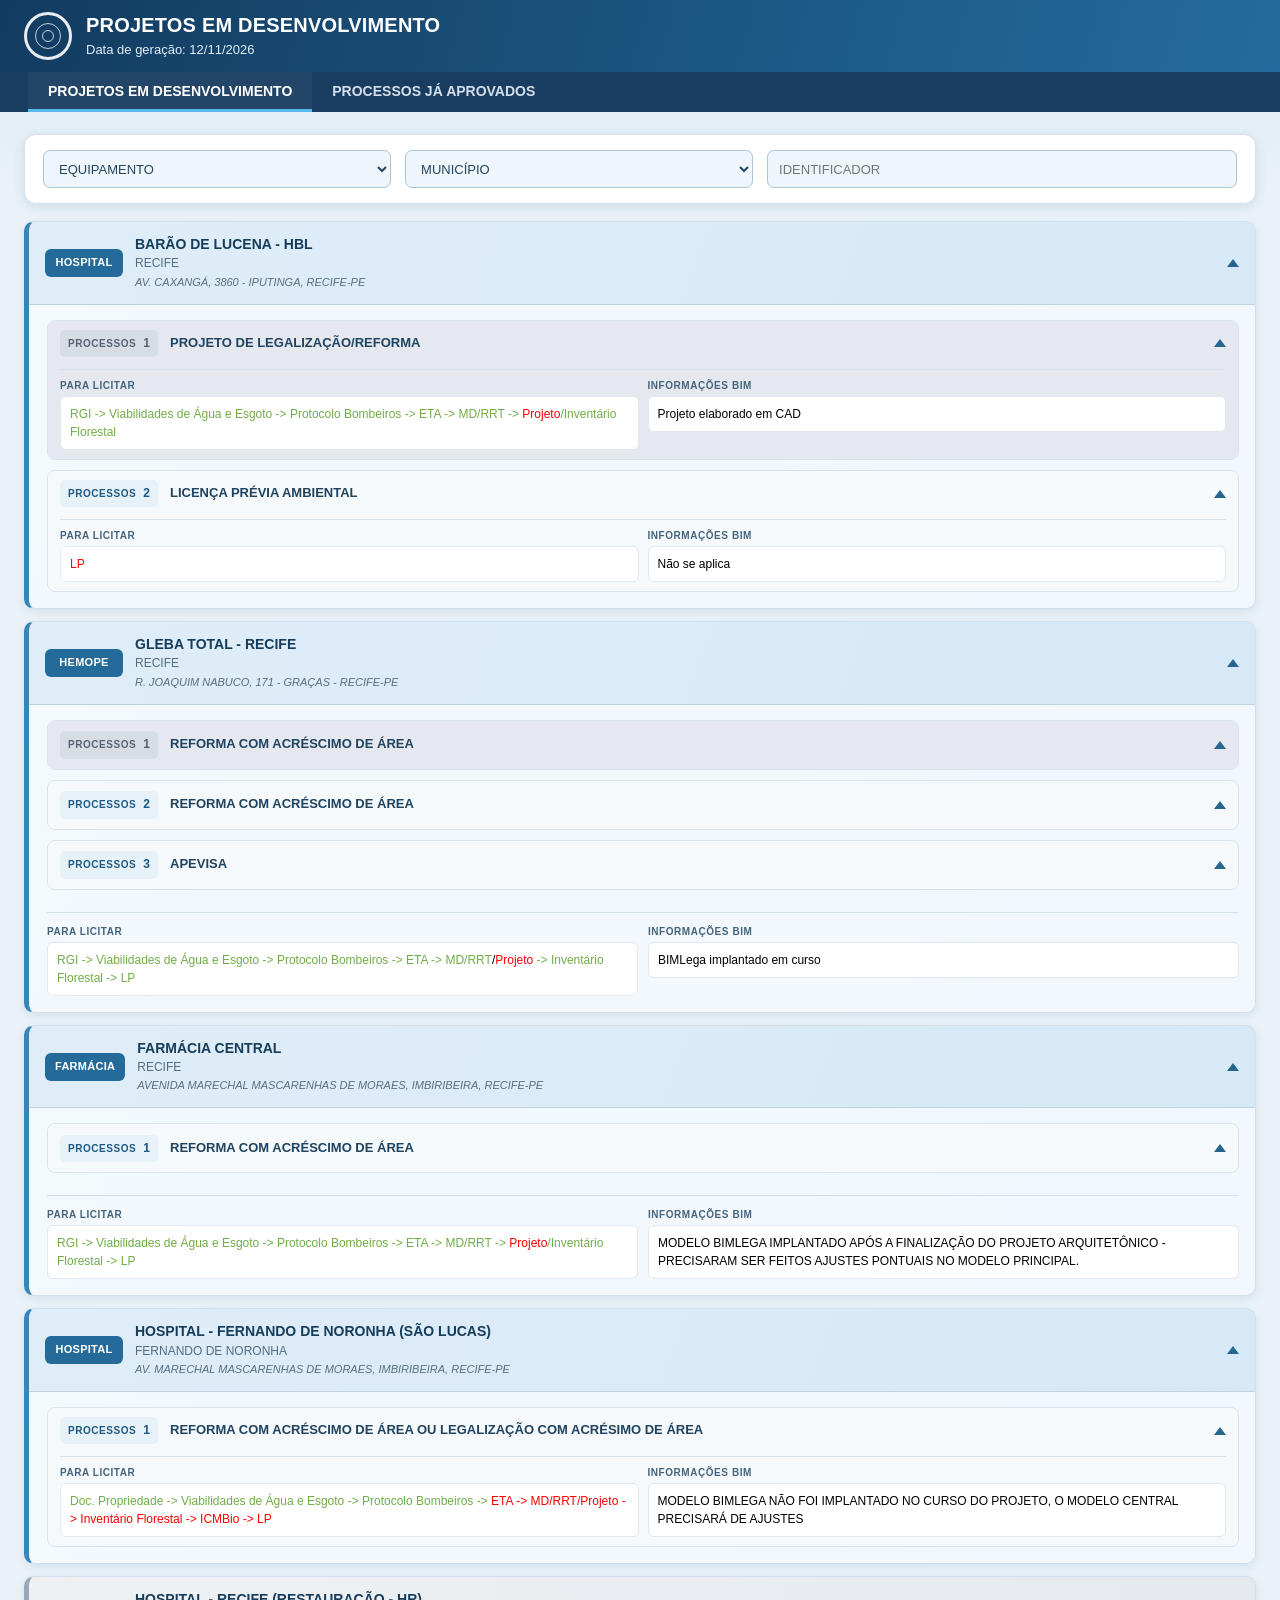
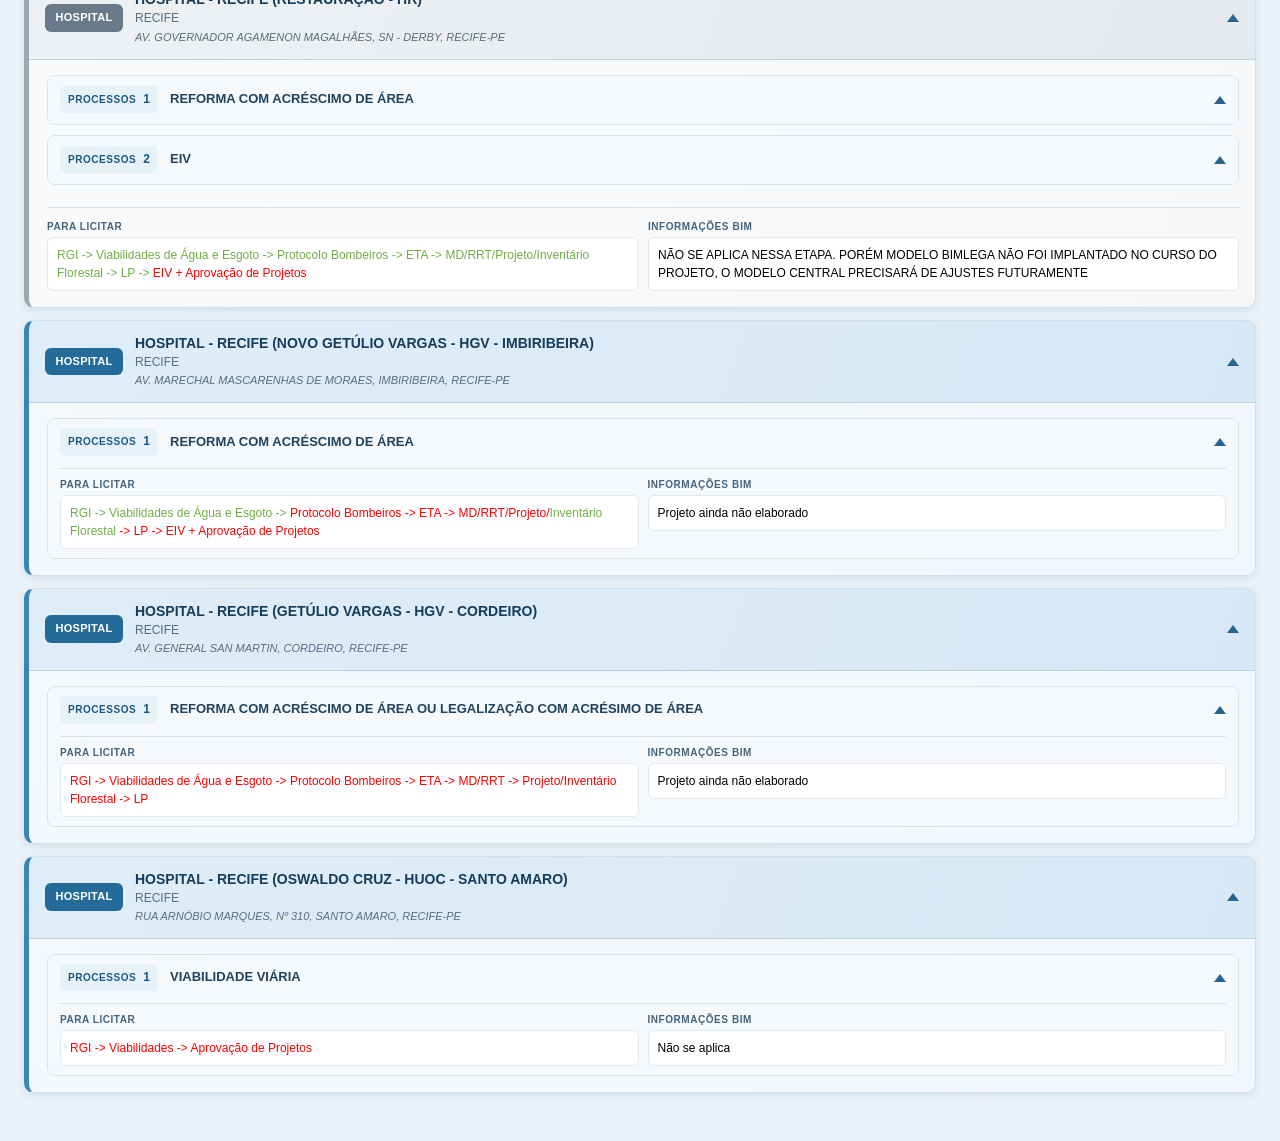
==== commit 612c6fbb: "Update project generation date in index.html" ====
--- a/index.html
+++ b/index.html
@@ -2,10 +2,10 @@
 <style>
 :root{color-scheme:light;--navy:#123b60;--deep:#174b76;--blue:#226b9b;--sky:#63b5e5;--pale:#e5f1fb;--paper:#eaf2f8;--line:#c8d9e8;--ink:#183247;--muted:#667c8e;--shadow:0 3px 12px rgba(20,65,101,.12)}
 *{box-sizing:border-box}body{margin:0;min-height:100vh;background:linear-gradient(180deg,#dceaf5 0,#eaf2f8 210px,#eaf2f8 100%);color:var(--ink);font:14px/1.45 "Segoe UI",Arial,sans-serif}.topbar{display:flex;align-items:center;gap:14px;padding:12px 24px;background:linear-gradient(105deg,#123b60,#246c9d);color:white;box-shadow:0 3px 12px #163c5d40}.mark{width:48px;height:48px;flex:0 0 48px;border:3px solid rgba(255,255,255,.9);border-radius:50%;position:relative}.mark:before,.mark:after{content:"";position:absolute;border:1px solid rgba(255,255,255,.75);border-radius:50%;inset:8px}.mark:after{inset:15px}.brand{min-width:0;flex:1}.brand h1{margin:0;font-size:20px;line-height:1.2;font-weight:750;letter-spacing:.01em}.date{margin-top:4px;color:#e3eff8;font-size:13px}.tabs{display:flex;gap:0;align-items:stretch;min-height:40px;padding:0 28px;background:#193d60;color:#d4dfeb;overflow-x:auto;scrollbar-width:thin}.tab{padding:10px 20px 9px;border:0;border-bottom:3px solid transparent;background:transparent;color:inherit;font:600 14px "Segoe UI",Arial,sans-serif;white-space:nowrap;cursor:pointer}.tab:hover{background:#ffffff12;color:white}.tab[aria-selected=true]{border-bottom-color:#55b9eb;background:#ffffff0b;color:white;font-weight:750}.tab:focus-visible,select:focus-visible,input:focus-visible,summary:focus-visible{outline:3px solid #7dd3fc;outline-offset:2px}.wrap{max-width:1500px;margin:0 auto;padding:22px 24px 48px}.filters{display:grid;grid-template-columns:minmax(170px,1fr) minmax(190px,1fr) minmax(220px,1.35fr);gap:14px;margin-bottom:17px;padding:15px 18px;background:white;border:1px solid #d5e1ec;border-radius:12px;box-shadow:var(--shadow)}.filter select,.filter input{width:100%;height:38px;padding:8px 11px;border:1px solid #aec4d7;border-radius:7px;background:#eef5fb;color:#23455f;font:13px "Segoe UI",Arial,sans-serif}.panels{display:block}.panel{display:none}.panel.active{display:block}.cards{display:grid;gap:12px}.equip-card{overflow:hidden;border:1px solid #d2e0eb;border-left:5px solid #3985b9;border-radius:10px;background:linear-gradient(110deg,#dfedf8,#d6e8f6);box-shadow:0 3px 8px rgba(31,83,124,.10)}.equip-card.historical{border-left-color:#9aa7b4;background:linear-gradient(110deg,#eef1f4,#e4e9ee)}.equip-card.deadline{border-left-color:#f0a000}.equip-card[hidden]{display:none}summary{display:grid;grid-template-columns:auto minmax(0,1fr) auto;align-items:center;gap:12px;min-height:76px;padding:13px 16px;cursor:pointer;list-style:none}summary::-webkit-details-marker{display:none}.kind{display:inline-flex;align-items:center;justify-content:center;min-width:78px;padding:6px 10px;border-radius:6px;background:#246b99;color:#fff;text-align:center;font-size:11px;font-weight:750;letter-spacing:.025em}.historical .kind{background:#68798a}.card-title{margin:0;color:#163d5b;font-size:14px;line-height:1.3;font-weight:750}.meta{margin-top:2px;color:#536d81;font-size:12px}.address{margin-top:2px;color:#586e7f;font-size:11px;font-style:italic}.chevron{width:0;height:0;border-left:6px solid transparent;border-right:6px solid transparent;border-top:8px solid #28658e;transition:transform .15s}.equip-card[open] .chevron{transform:rotate(180deg)}.card-body{padding:3px 16px 16px 18px;border-top:1px solid #bfd2e2;background:rgba(255,255,255,.66)}.processes{display:grid;gap:10px;padding-top:12px}.process-card{overflow:hidden;border:1px solid #d9e3ec;border-radius:8px;background:#fff}.process-card summary{min-height:48px;grid-template-columns:auto minmax(0,1fr) auto;padding:9px 12px;background:#f5f9fc}.process-number{display:flex;align-items:center;gap:7px;padding:5px 8px;border-radius:5px;background:#e6f1f8;color:#1b5883}.process-number .field-label{margin:0;color:#1b5883}.process-number strong{font-size:12px}.process-name{margin:0;color:#20435f;font-size:13px;font-weight:700}.process-card .chevron{width:0;height:0}.process-fields{display:grid;grid-template-columns:repeat(2,minmax(0,1fr));gap:10px;padding:12px}.data-field{min-width:0}.field-label{display:block;margin:0 0 4px;color:#44647e;font-size:10px;line-height:1.3;font-weight:750;letter-spacing:.055em;text-transform:uppercase}.field-value{min-height:35px;padding:8px 9px;border:1px solid #e1e8ef;border-radius:6px;color:#273e51;font-size:12px;line-height:1.5;white-space:pre-wrap;overflow-wrap:anywhere}.group-fields{display:grid;grid-template-columns:repeat(2,minmax(0,1fr));gap:10px;margin-top:12px;padding-top:12px;border-top:1px solid #d4e0ea}.empty{display:none}.panel:not(.active){display:none}
-.process-quick{grid-column:1/-1;display:grid;grid-template-columns:repeat(2,minmax(0,1fr));gap:9px;width:100%;padding-top:9px;border-top:1px solid #d5e1ec}.process-quick .data-field{min-width:0}.process-quick .field-value{background-color:#fff!important}.process-card.historical-process>summary{background:#e5e9ef;color:#566273}.process-card.historical-process .process-number{background:#d6dde4;color:#566273}.process-card.historical-process .process-number .field-label{color:#566273}.process-quick .field-value,.process-quick .field-value span{font-weight:400!important}@media(max-width:700px){.topbar{padding:11px 14px}.mark{width:40px;height:40px;flex-basis:40px}.brand h1{font-size:16px}.date{font-size:11px}.tabs{padding:0 8px}.tab{padding:10px 13px;font-size:12px}.wrap{padding:14px 11px 30px}.filters{grid-template-columns:1fr;gap:9px;padding:12px}.filters .filter:first-child,.filters .filter:nth-child(2){min-width:0}summary{grid-template-columns:auto minmax(0,1fr) auto;gap:9px;padding:11px 9px}.kind{min-width:67px;padding:5px 7px;font-size:10px}.card-title{font-size:12px}.meta,.address{font-size:10px}.card-body{padding:3px 8px 10px}.process-card summary{padding:8px}.process-quick{grid-template-columns:1fr;gap:7px}.process-fields,.group-fields{grid-template-columns:1fr;gap:8px;padding:9px}}
+.process-quick{grid-column:1/-1;display:grid;grid-template-columns:repeat(2,minmax(0,1fr));gap:9px;width:100%;padding-top:9px;border-top:1px solid #d5e1ec}.process-quick .data-field{min-width:0}.process-quick .field-value{background-color:#fff!important}.process-card.approved-process{border-color:#b6d7a8}.process-card.approved-process>summary{background:#e8f5e9}.process-card.approved-process .process-number{background:#b6d7a8;color:#166534}.process-card.approved-process .process-number .field-label{color:#166534}.process-card.historical-process>summary{background:#e5e9ef;color:#566273}.process-card.historical-process .process-number{background:#d6dde4;color:#566273}.process-card.historical-process .process-number .field-label{color:#566273}.process-quick .field-value,.process-quick .field-value span{font-weight:400!important}@media(max-width:700px){.topbar{padding:11px 14px}.mark{width:40px;height:40px;flex-basis:40px}.brand h1{font-size:16px}.date{font-size:11px}.tabs{padding:0 8px}.tab{padding:10px 13px;font-size:12px}.wrap{padding:14px 11px 30px}.filters{grid-template-columns:1fr;gap:9px;padding:12px}.filters .filter:first-child,.filters .filter:nth-child(2){min-width:0}summary{grid-template-columns:auto minmax(0,1fr) auto;gap:9px;padding:11px 9px}.kind{min-width:67px;padding:5px 7px;font-size:10px}.card-title{font-size:12px}.meta,.address{font-size:10px}.card-body{padding:3px 8px 10px}.process-card summary{padding:8px}.process-quick{grid-template-columns:1fr;gap:7px}.process-fields,.group-fields{grid-template-columns:1fr;gap:8px;padding:9px}}
 @media print{@page{size:A4 portrait;margin:10mm}body{background:#fff!important}.topbar{padding:8px 0;background:#174b76!important;print-color-adjust:exact;-webkit-print-color-adjust:exact}.mark{display:none}.tabs,.filters{display:none}.wrap{max-width:none;padding:8mm 0}.panel{display:block!important;page-break-after:always}.equip-card{break-inside:avoid;box-shadow:none;background:#eef5fb!important;print-color-adjust:exact;-webkit-print-color-adjust:exact}.equip-card:not([open]) .card-body{display:block}.equip-card summary{padding:7px 10px;min-height:0}.process-card{break-inside:avoid}.process-card:not([open]) .process-fields{display:grid}.process-card summary{padding:6px 9px}.field-value{print-color-adjust:exact;-webkit-print-color-adjust:exact}}
 </style></head><body>
-<header class="topbar"><div class="mark" aria-hidden="true"></div><div class="brand"><h1>PROJETOS EM DESENVOLVIMENTO</h1><div class="date">Data de gera&#231;&#227;o: 03/11/2026</div></div></header><nav class="tabs" role="tablist">
+<header class="topbar"><div class="mark" aria-hidden="true"></div><div class="brand"><h1>PROJETOS EM DESENVOLVIMENTO</h1><div class="date">Data de gera&#231;&#227;o: 12/11/2026</div></div></header><nav class="tabs" role="tablist">
 <button class="tab" type="button" role="tab" id="tab-1" aria-controls="panel-1" aria-selected="true" onclick="showSheet(1)">PROJETOS EM DESENVOLVIMENTO</button>
 <button class="tab" type="button" role="tab" id="tab-2" aria-controls="panel-2" aria-selected="false" onclick="showSheet(2)">PROCESSOS J&#193; APROVADOS</button>
 </nav><main class="wrap"><div class="filters"><div class="filter"><select id="filter-equipment" aria-label="EQUIPAMENTO"><option value="">EQUIPAMENTO</option>
@@ -28,9 +28,9 @@
 </div></details>
 <details class="process-card"><summary><span class="process-number"><span class="field-label">PROCESSOS</span><strong>2</strong></span><h3 class="process-name">LICEN&#199;A PR&#201;VIA AMBIENTAL</h3><span class="chevron" aria-hidden="true"></span><div class="process-quick"><div class="data-field"><span class="field-label">PARA LICITAR</span><div class="field-value" style="background-color:#FFFFFF"><span style="font-weight:700;color:#FF0000">LP</span></div></div><div class="data-field"><span class="field-label">INFORMA&#199;&#213;ES BIM</span><div class="field-value" style="background-color:#FFFFFF"><span style="color:#000000">N&#227;o se aplica</span></div></div></div></summary><div class="process-fields">
 <div class="data-field"><span class="field-label">PROTOCOLO</span><div class="field-value" style="background-color:#FFFFFF"><span style="color:#000000">8042813926</span></div></div>
-<div class="data-field"><span class="field-label">ETAPA DE ELABORA&#199;&#195;O</span><div class="field-value" style="background-color:#FFFFFF"><span style="color:#000000">Preparando documenta&#231;&#227;o para exig&#234;ncia</span></div></div>
+<div class="data-field"><span class="field-label">ETAPA DE ELABORA&#199;&#195;O</span><div class="field-value" style="background-color:#FFFFFF"><span style="color:#000000">Em an&#225;lise pela Prefeitura do Recife</span></div></div>
 <div class="data-field"><span class="field-label">EXIG&#202;NCIAS DO INGRESSO</span><div class="field-value" style="background-color:#FFFFFF"><span style="color:#000000">Projeto arquitet&#244;nico completo + Viabilidade de &#225;gua e esgoto + Memorial justificativo do que &#233; o processo</span></div></div>
-<div class="data-field"><span class="field-label">PRAZO PARA CONCLUS&#195;O</span><div class="field-value" style="background-color:#FBBC04"><span style="color:#000000">10.11.2026</span></div></div>
+<div class="data-field"><span class="field-label">PRAZO PARA CONCLUS&#195;O</span><div class="field-value" style="background-color:#FFFFFF"><span style="color:#000000">-----</span></div></div>
 
 
 </div></details>
@@ -64,22 +64,16 @@
 <div class="data-field"><span class="field-label">INFORMA&#199;&#213;ES BIM</span><div class="field-value" style="background-color:#FFFFFF"><span style="color:#000000">BIMLega implantado em curso</span></div></div>
 </div>
 </div></details>
-<details class="equip-card deadline" open data-equipment="FARM&#193;CIA" data-municipality="RECIFE" data-search="FARM&#193;CIA RECIFE AVENIDA MARECHAL MASCARENHAS DE MORAES, IMBIRIBEIRA, RECIFE-PE FARM&#193;CIA CENTRAL AVENIDA MARECHAL MASCARENHAS DE MORAES, IMBIRIBEIRA, RECIFE-PE 1 REFORMA COM ACR&#201;SCIMO DE &#193;REA ------- Preparando plantas de implanta&#231;&#227;o ap&#243;s a defini&#231;&#227;o da poligonal pela SEDUH ----- 04/11/2026 RGI -&gt; Viabilidades de &#193;gua e Esgoto -&gt; Protocolo Bombeiros -&gt; ETA -&gt; MD/RRT -&gt; Projeto/Invent&#225;rio Florestal -&gt; LP MODELO BIMLEGA N&#195;O FOI IMPLANTADO NO CURSO DO PROJETO, O MODELO CENTRAL PRECISAR&#193; DE AJUSTES AGORA PARA IMPLANTA&#199;&#195;O FARM&#193;CIA CENTRAL AVENIDA MARECHAL MASCARENHAS DE MORAES, IMBIRIBEIRA, RECIFE-PE 2 LICEN&#199;A PR&#201;VIA AMBIENTAL 8051690326 Aguardando an&#225;lise pela Prefeitura do Recife Em an&#225;lise pela Prefeitura do Recife ----- RGI -&gt; Viabilidades de &#193;gua e Esgoto -&gt; Protocolo Bombeiros -&gt; ETA -&gt; MD/RRT -&gt; Projeto/Invent&#225;rio Florestal -&gt; LP MODELO BIMLEGA N&#195;O FOI IMPLANTADO NO CURSO DO PROJETO, O MODELO CENTRAL PRECISAR&#193; DE AJUSTES AGORA PARA IMPLANTA&#199;&#195;O"><summary><span class="kind">FARM&#193;CIA</span><div class="identity"><h2 class="card-title">FARM&#193;CIA CENTRAL</h2><div class="meta">RECIFE</div><div class="address">AVENIDA MARECHAL MASCARENHAS DE MORAES, IMBIRIBEIRA, RECIFE-PE</div></div><span class="chevron" aria-hidden="true"></span></summary><div class="card-body"><div class="processes">
+<details class="equip-card" open data-equipment="FARM&#193;CIA" data-municipality="RECIFE" data-search="FARM&#193;CIA RECIFE AVENIDA MARECHAL MASCARENHAS DE MORAES, IMBIRIBEIRA, RECIFE-PE FARM&#193;CIA CENTRAL 1 REFORMA COM ACR&#201;SCIMO DE &#193;REA ------- Preparando plantas de implanta&#231;&#227;o ap&#243;s a defini&#231;&#227;o da poligonal pela SEDUH AGUARDANDO DIPLAT MODELO BIMLEGA IMPLANTADO AP&#211;S A FINALIZA&#199;&#195;O DO PROJETO ARQUITET&#212;NICO PRECISARAM SER FEITOS AJUSTES PONTUAIS NO MODELO PRINCIPAL"><summary><span class="kind">FARM&#193;CIA</span><div class="identity"><h2 class="card-title">FARM&#193;CIA CENTRAL</h2><div class="meta">RECIFE</div><div class="address">AVENIDA MARECHAL MASCARENHAS DE MORAES, IMBIRIBEIRA, RECIFE-PE</div></div><span class="chevron" aria-hidden="true"></span></summary><div class="card-body"><div class="processes">
 <details class="process-card"><summary><span class="process-number"><span class="field-label">PROCESSOS</span><strong>1</strong></span><h3 class="process-name">REFORMA COM ACR&#201;SCIMO DE &#193;REA</h3><span class="chevron" aria-hidden="true"></span></summary><div class="process-fields">
 <div class="data-field"><span class="field-label">PROTOCOLO</span><div class="field-value" style="background-color:#FFFFFF"><span style="color:#000000">-------</span></div></div>
 <div class="data-field"><span class="field-label">ETAPA DE ELABORA&#199;&#195;O</span><div class="field-value" style="background-color:#FFFFFF"><span style="color:#000000">Preparando plantas de implanta&#231;&#227;o ap&#243;s a defini&#231;&#227;o da poligonal pela SEDUH</span></div></div>
 <div class="data-field"><span class="field-label">EXIG&#202;NCIAS DO INGRESSO</span><div class="field-value" style="background-color:#FFFFFF"><span style="color:#000000">-----</span></div></div>
-<div class="data-field"><span class="field-label">PRAZO PARA CONCLUS&#195;O</span><div class="field-value" style="background-color:#FBBC04"><span style="color:#000000">04/11/2026</span></div></div>
-</div></details>
-<details class="process-card"><summary><span class="process-number"><span class="field-label">PROCESSOS</span><strong>2</strong></span><h3 class="process-name">LICEN&#199;A PR&#201;VIA AMBIENTAL</h3><span class="chevron" aria-hidden="true"></span></summary><div class="process-fields">
-<div class="data-field"><span class="field-label">PROTOCOLO</span><div class="field-value" style="background-color:#FFFFFF"><span style="color:#000000">8051690326</span></div></div>
-<div class="data-field"><span class="field-label">ETAPA DE ELABORA&#199;&#195;O</span><div class="field-value" style="background-color:#FFFFFF"><span style="color:#000000">Aguardando an&#225;lise pela Prefeitura do Recife</span></div></div>
-<div class="data-field"><span class="field-label">EXIG&#202;NCIAS DO INGRESSO</span><div class="field-value" style="background-color:#FFFFFF"><span style="color:#000000">Em an&#225;lise pela Prefeitura do Recife</span></div></div>
-<div class="data-field"><span class="field-label">PRAZO PARA CONCLUS&#195;O</span><div class="field-value" style="background-color:#FFFFFF"><span style="color:#000000">-----</span></div></div>
+<div class="data-field"><span class="field-label">PRAZO PARA CONCLUS&#195;O</span><div class="field-value" style="background-color:#FFFFFF"><span style="color:#000000">AGUARDANDO DIPLAT</span></div></div>
 </div></details>
 <div class="group-fields">
-<div class="data-field"><span class="field-label">PARA LICITAR</span><div class="field-value" style="background-color:#FFFFFF"><span style="color:#70AD47">RGI -&gt; Viabilidades de &#193;gua e Esgoto -&gt; Protocolo Bombeiros -&gt; ETA -&gt; MD/RRT -&gt; </span><span style="color:#FF0000">Projeto</span><span style="color:#70AD47">/Invent&#225;rio Florestal -&gt;</span><span style="color:#000000"> </span><span style="color:#FF0000">LP</span></div></div>
-<div class="data-field"><span class="field-label">INFORMA&#199;&#213;ES BIM</span><div class="field-value" style="background-color:#FFFFFF"><span style="color:#000000">MODELO BIMLEGA N&#195;O FOI IMPLANTADO NO CURSO DO PROJETO, O MODELO CENTRAL PRECISAR&#193; DE AJUSTES AGORA PARA IMPLANTA&#199;&#195;O</span></div></div>
+<div class="data-field"><span class="field-label">PARA LICITAR</span><div class="field-value" style="background-color:#FFFFFF"><span style="color:#70AD47">RGI -&gt; Viabilidades de &#193;gua e Esgoto -&gt; Protocolo Bombeiros -&gt; ETA -&gt; MD/RRT -&gt; </span><span style="color:#FF0000">Projeto</span><span style="color:#70AD47">/Invent&#225;rio Florestal -&gt;</span><span style="color:#000000"> </span><span style="color:#70AD47">LP</span></div></div>
+<div class="data-field"><span class="field-label">INFORMA&#199;&#213;ES BIM</span><div class="field-value" style="background-color:#FFFFFF"><span style="color:#000000">MODELO BIMLEGA IMPLANTADO AP&#211;S A FINALIZA&#199;&#195;O DO PROJETO ARQUITET&#212;NICO - PRECISARAM SER FEITOS AJUSTES PONTUAIS NO MODELO PRINCIPAL.</span></div></div>
 </div>
 </div></details>
 <details class="equip-card" open data-equipment="HOSPITAL" data-municipality="FERNANDO DE NORONHA" data-search="HOSPITAL FERNANDO DE NORONHA AV. MARECHAL MASCARENHAS DE MORAES, IMBIRIBEIRA, RECIFE-PE HOSPITAL - FERNANDO DE NORONHA (S&#195;O LUCAS) AV. MARECHAL MASCARENHAS DE MORAES, IMBIRIBEIRA, RECIFE-PE 1 REFORMA COM ACR&#201;SCIMO DE &#193;REA OU LEGALIZA&#199;&#195;O COM ACR&#201;SIMO DE &#193;REA ------- Aguardando conclus&#227;o do projeto pela equipe ----- 10 DIAS &#218;TEIS AP&#211;S O RECEBIMENTO Doc. Propriedade -&gt; Viabilidades de &#193;gua e Esgoto -&gt; Protocolo Bombeiros -&gt; ETA -&gt; MD/RRT/Projeto -&gt; Invent&#225;rio Florestal -&gt; ICMBio -&gt; LP MODELO BIMLEGA N&#195;O FOI IMPLANTADO NO CURSO DO PROJETO, O MODELO CENTRAL PRECISAR&#193; DE AJUSTES"><summary><span class="kind">HOSPITAL</span><div class="identity"><h2 class="card-title">HOSPITAL - FERNANDO DE NORONHA (S&#195;O LUCAS)</h2><div class="meta">FERNANDO DE NORONHA</div><div class="address">AV. MARECHAL MASCARENHAS DE MORAES, IMBIRIBEIRA, RECIFE-PE</div></div><span class="chevron" aria-hidden="true"></span></summary><div class="card-body"><div class="processes">
@@ -146,6 +140,17 @@
 </div></details>
 </div></section>
 <section class="panel" id="panel-2" role="tabpanel" aria-labelledby="tab-2"><div class="cards">
+<details class="equip-card" open data-equipment="FARM&#193;CIA" data-municipality="RECIFE" data-search="FARM&#193;CIA RECIFE FARM&#193;CIA CENTRAL AVENIDA MARECHAL MASCARENHAS DE MORAES, IMBIRIBEIRA, RECIFE-PE 2 LICEN&#199;A PR&#201;VIA AMBIENTAL">
+<summary><span class="kind">FARM&#193;CIA</span><div class="identity"><h2 class="card-title">FARM&#193;CIA CENTRAL</h2><div class="meta">RECIFE</div><div class="address">AVENIDA MARECHAL MASCARENHAS DE MORAES, IMBIRIBEIRA, RECIFE-PE</div></div><span class="chevron" aria-hidden="true"></span></summary>
+<div class="card-body"><div class="processes">
+<details class="process-card approved-process"><summary><span class="process-number"><span class="field-label">PROCESSOS</span><strong>2</strong></span><h3 class="process-name">LICEN&#199;A PR&#201;VIA AMBIENTAL</h3><span class="chevron" aria-hidden="true"></span><div class="process-quick"><div class="data-field"><span class="field-label">PARA LICITAR</span><div class="field-value"><span style="color:#70AD47">LP</span></div></div><div class="data-field"><span class="field-label">INFORMA&#199;&#213;ES BIM</span><div class="field-value"><span style="color:#000000">MODELO BIMLEGA IMPLANTADO AP&#211;S A FINALIZA&#199;&#195;O DO PROJETO ARQUITET&#212;NICO - PRECISARAM SER FEITOS AJUSTES PONTUAIS NO MODELO PRINCIPAL.</span></div></div></div></summary><div class="process-fields">
+<div class="data-field"><span class="field-label">IDENTIFICADOR</span><div class="field-value" style="background-color:#B6D7A8"><span style="color:#000000">-----</span></div></div>
+<div class="data-field"><span class="field-label">PROTOCOLO DE APROVA&#199;&#195;O DO PROCESSO</span><div class="field-value" style="background-color:#B6D7A8"><span style="color:#000000">-----</span></div></div>
+<div class="data-field"><span class="field-label">RESPONS&#193;VEL</span><div class="field-value" style="background-color:#B6D7A8"><span style="color:#000000">-----</span></div></div>
+<div class="data-field"><span class="field-label">VALIDADE</span><div class="field-value" style="background-color:#B6D7A8"><span style="color:#000000">-----</span></div></div>
+<div class="data-field"><span class="field-label">STATUS DO EMPREENDIMENTO</span><div class="field-value" style="background-color:#B6D7A8"><span style="color:#000000">-----</span></div></div>
+</div></details>
+</div></div></details>
 <details class="equip-card" open data-equipment="HOSPITAL" data-municipality="RECIFE" data-search="HOSPITAL RECIFE R. CASTRO ALVES, N 225, ENCRUZILHADA, RECIFE-PE HOPITAL - RECIFE (CISAM) R. CASTRO ALVES, N 225, ENCRUZILHADA, RECIFE-PE 1 PROJETO DE LEGALIZA&#199;&#195;O COM REFORMA DEFERIDO SOB O N&#186; 8061697225 SEPES - N&#218;CLEO DE LEGALIZA&#199;&#195;O 09/02/2027 EM OBRA EM OBRA PROJETO ELABORADO EM CAD"><summary><span class="kind">HOSPITAL</span><div class="identity"><h2 class="card-title">HOPITAL - RECIFE (CISAM)</h2><div class="meta">RECIFE</div><div class="address">R. CASTRO ALVES, N 225, ENCRUZILHADA, RECIFE-PE</div></div><span class="chevron" aria-hidden="true"></span></summary><div class="card-body"><div class="processes">
 <details class="process-card"><summary><span class="process-number"><span class="field-label">PROCESSOS</span><strong>1</strong></span><h3 class="process-name">PROJETO DE LEGALIZA&#199;&#195;O COM REFORMA</h3><span class="chevron" aria-hidden="true"></span><div class="process-quick"><div class="data-field"><span class="field-label">INFORMA&#199;&#213;ES BIM</span><div class="field-value" style="background-color:#B6D7A8"><span style="color:#000000">PROJETO ELABORADO EM CAD</span></div></div></div></summary><div class="process-fields">
 <div class="data-field"><span class="field-label">IDENTIFICADOR</span><div class="field-value" style="background-color:#B6D7A8"><span style="color:#000000">HOPITAL - RECIFE (CISAM)</span></div></div>
